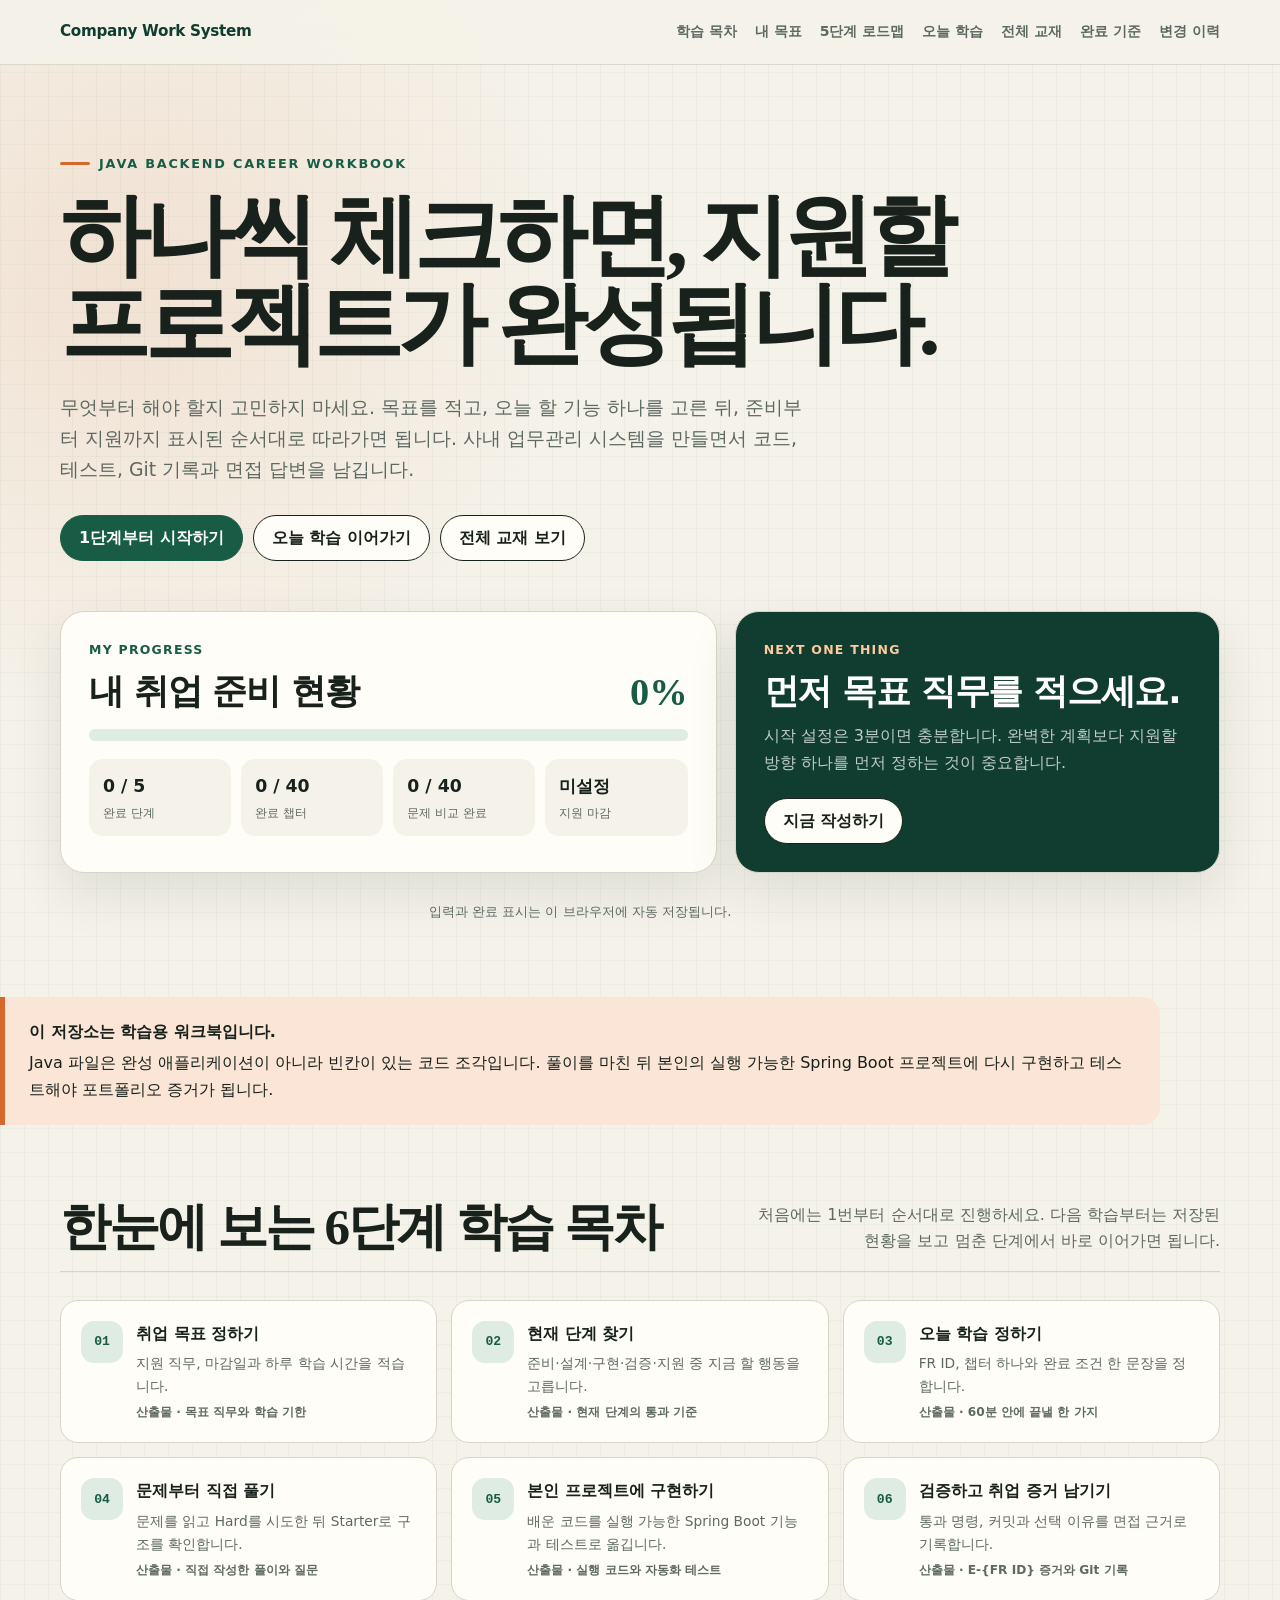
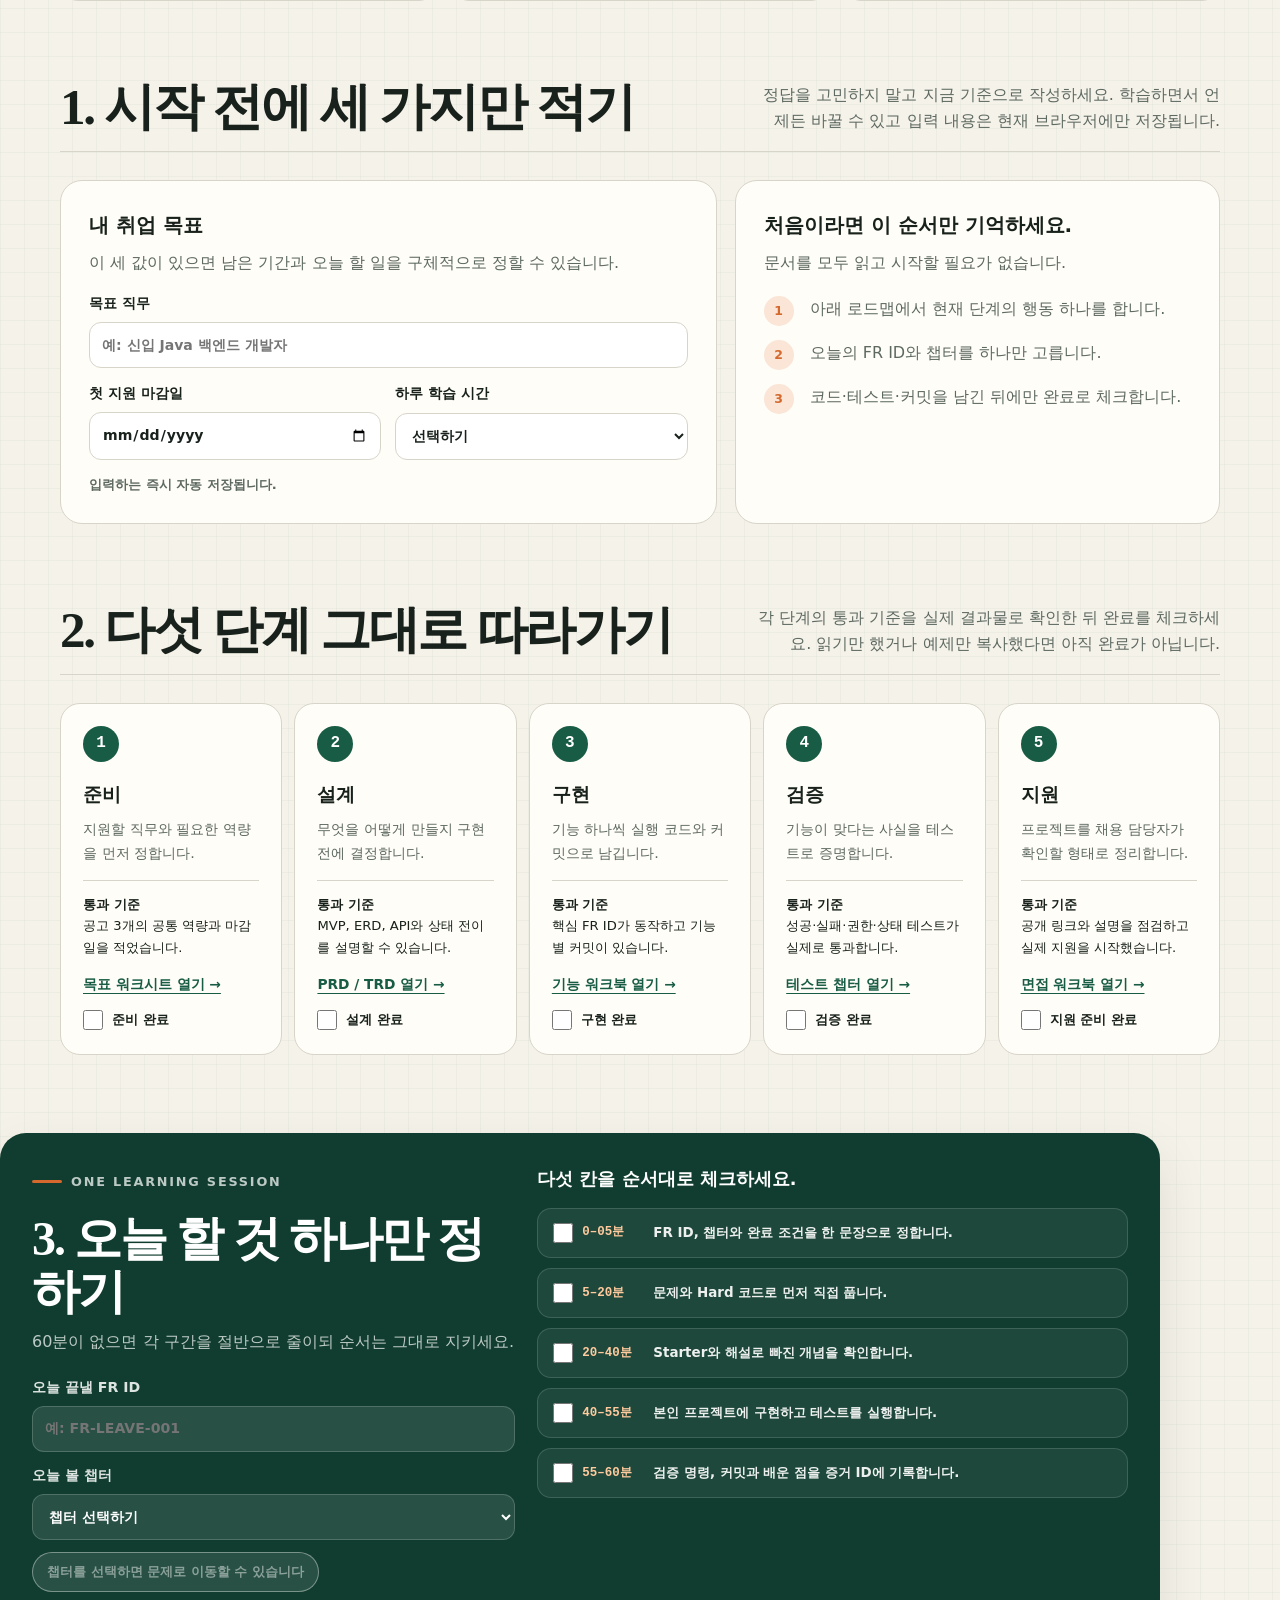
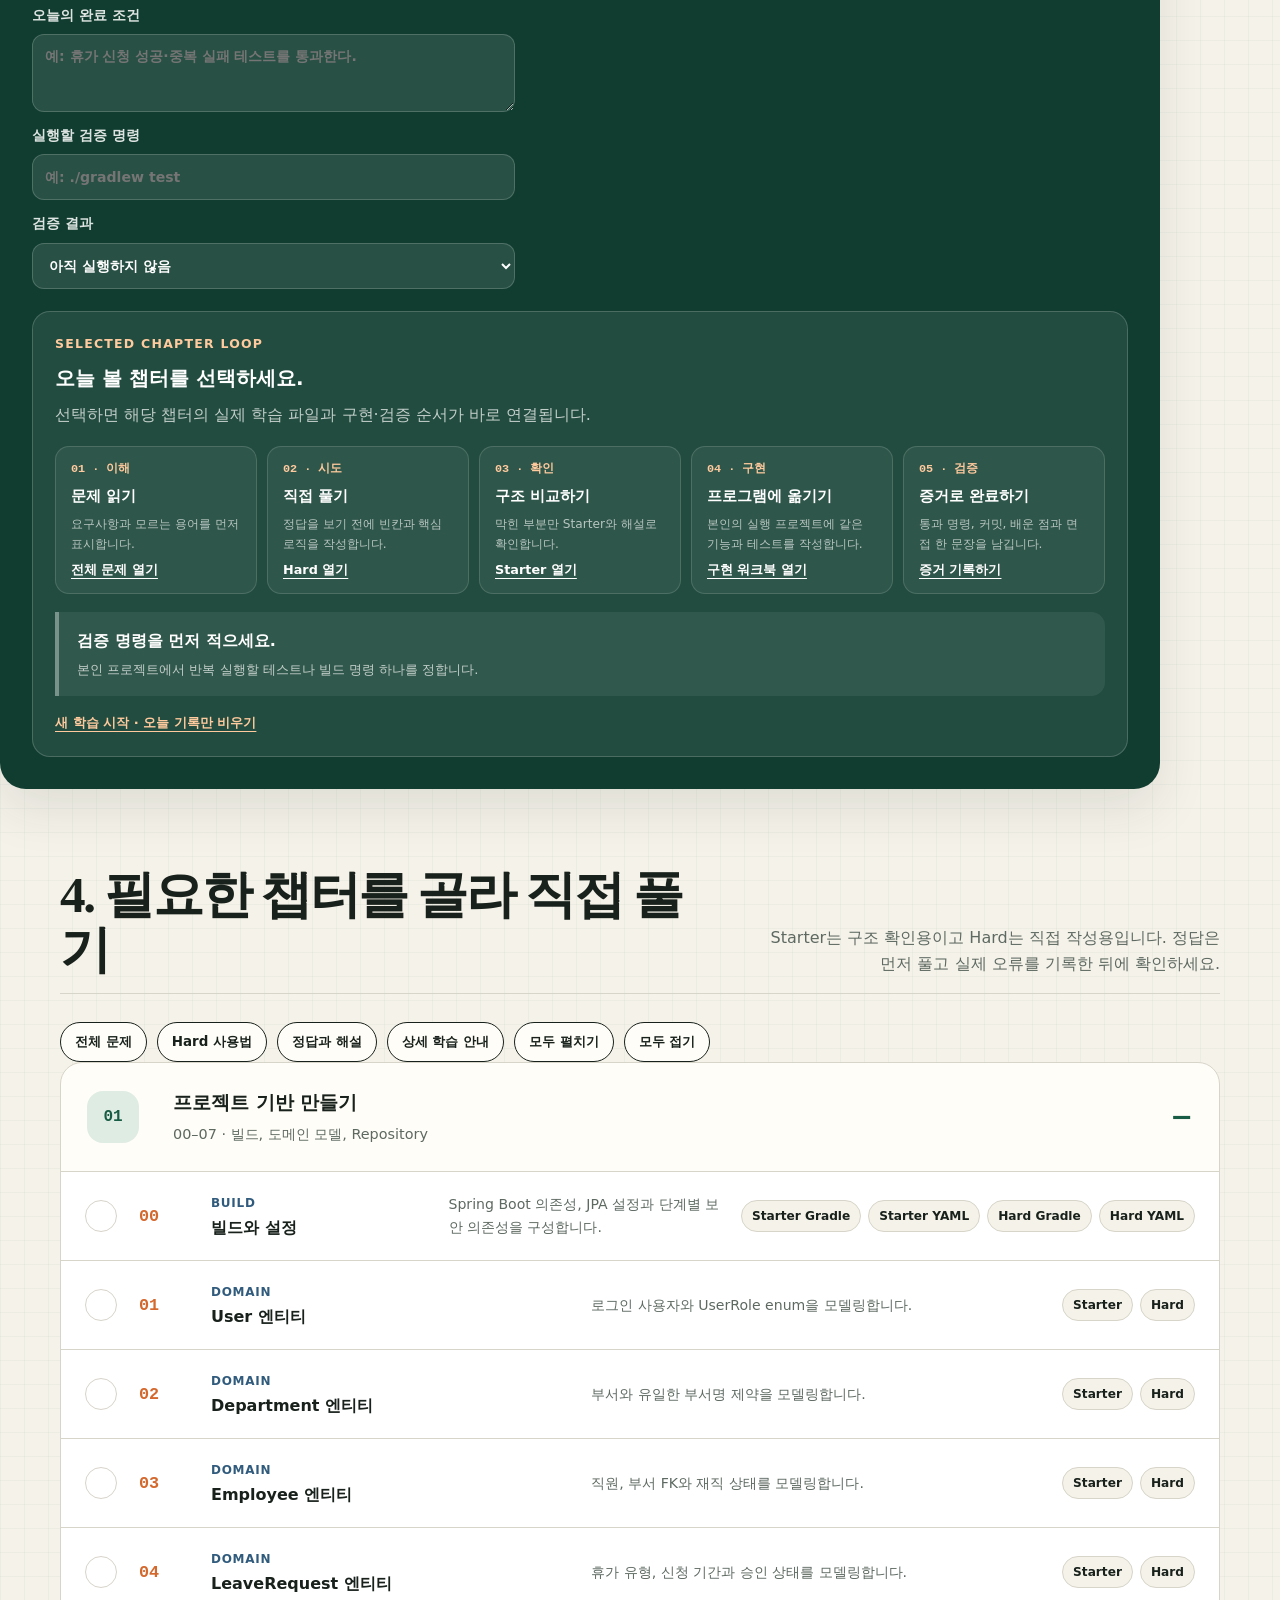
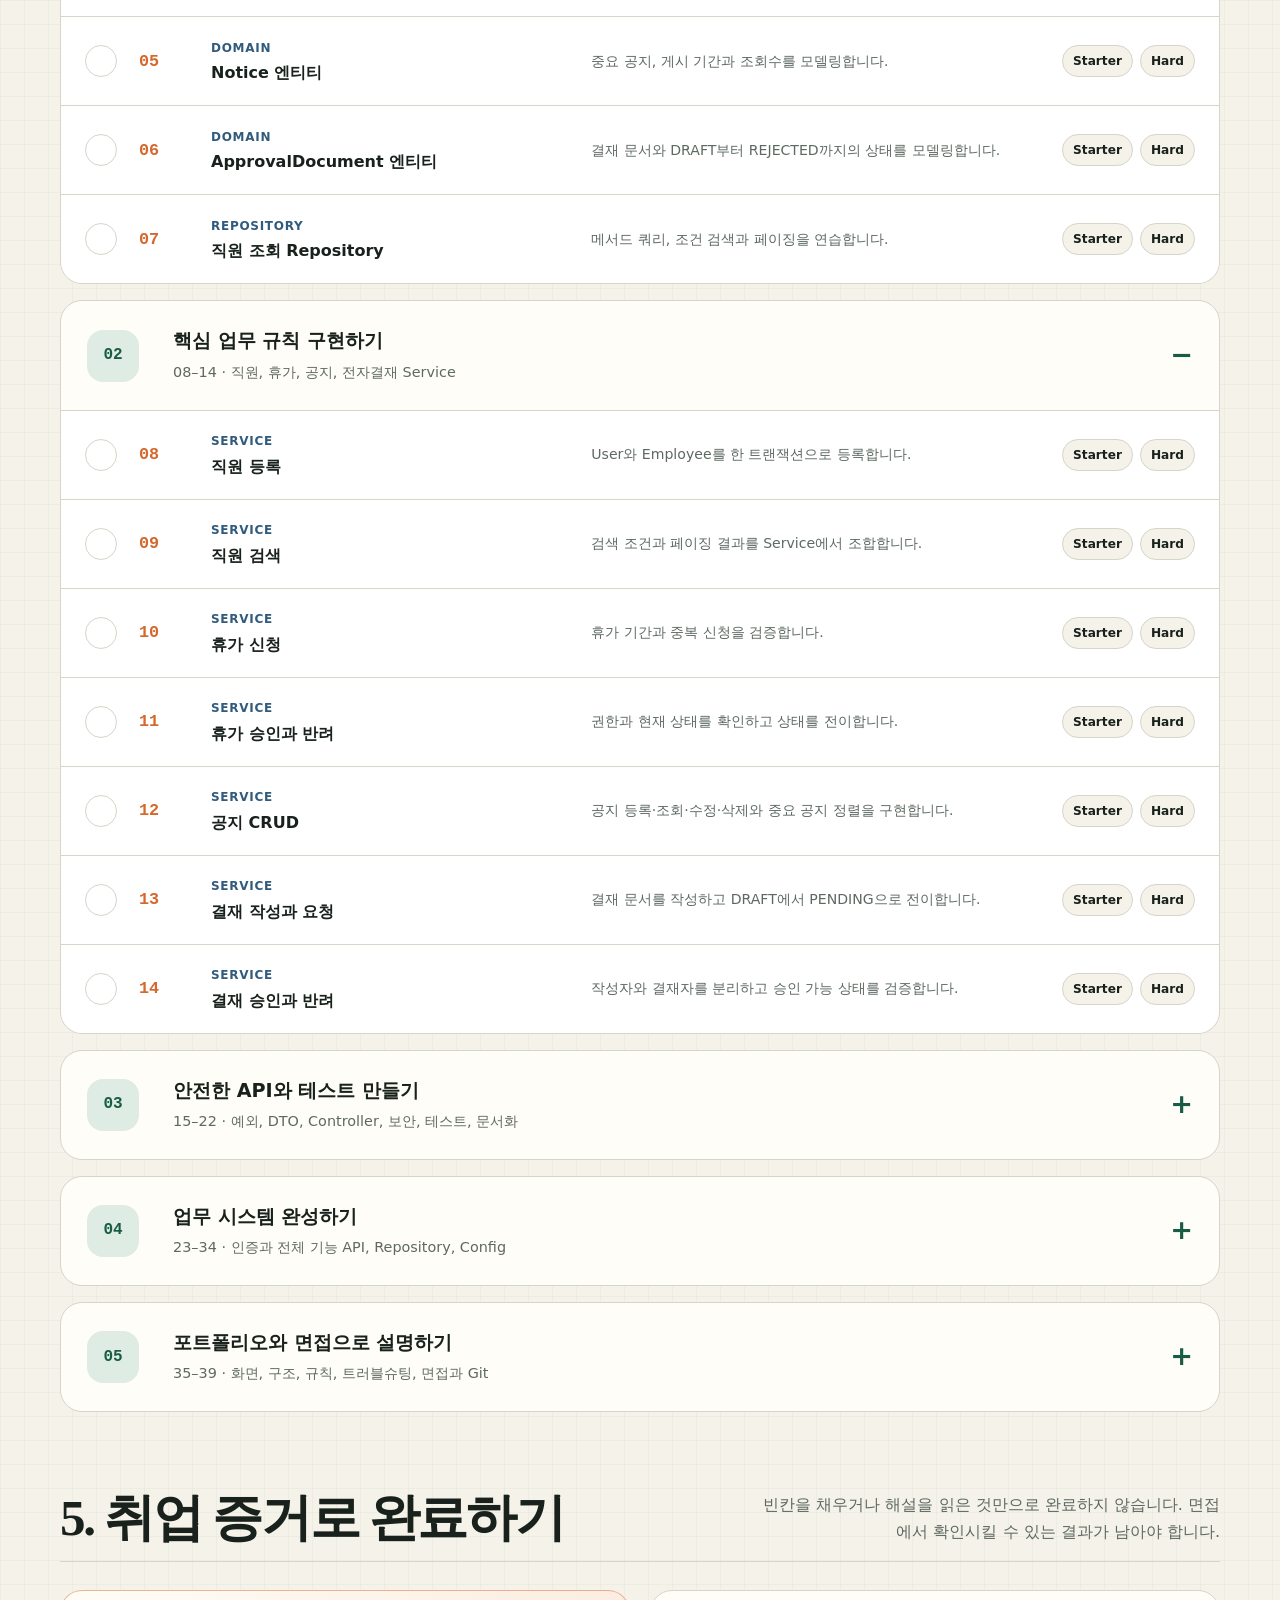
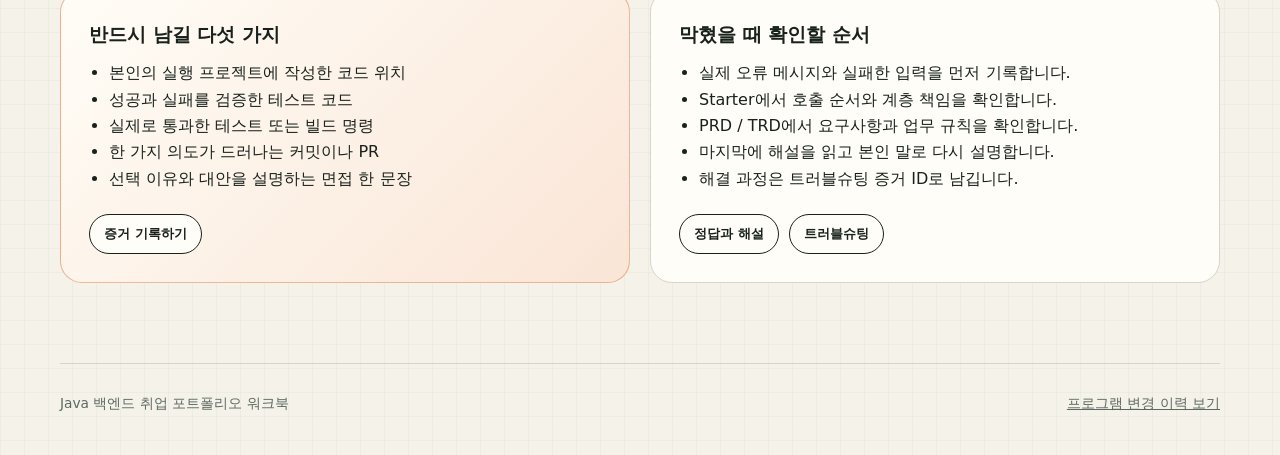
==== index.html @ 0491df45 "feat: 워크북 화면 전환 UX 개선" ====
<!-- 취업 준비생이 워크북의 학습 순서와 실습 파일을 탐색하는 HTML 목차 -->
<!doctype html>
<html lang="ko">
<head>
  <meta charset="utf-8">
  <meta name="viewport" content="width=device-width, initial-scale=1">
  <meta
    name="description"
    content="Java와 Spring Boot 취업 포트폴리오를 단계별로 완성하는 Company Work System 학습 목차"
  >
  <title>Company Work System 취업 워크북</title>
  <style>
    :root {
      color-scheme: light;
      --ink: #18211b;
      --muted: #5d6961;
      --paper: #f5f2e9;
      --surface: #fffdf7;
      --surface-strong: #ffffff;
      --line: #d7d4c9;
      --green: #185c45;
      --green-dark: #103d2f;
      --green-soft: #dfece3;
      --orange: #d4682d;
      --orange-soft: #fae5d6;
      --blue: #315b7d;
      --shadow: 0 20px 50px rgba(34, 45, 38, 0.10);
    }

    * {
      box-sizing: border-box;
    }

    html {
      scroll-behavior: smooth;
    }

    body {
      margin: 0;
      background:
        radial-gradient(circle at 10% 4%, rgba(212, 104, 45, 0.12), transparent 28rem),
        linear-gradient(rgba(24, 92, 69, 0.035) 1px, transparent 1px),
        linear-gradient(90deg, rgba(24, 92, 69, 0.035) 1px, transparent 1px),
        var(--paper);
      background-size: auto, 24px 24px, 24px 24px, auto;
      color: var(--ink);
      font-family:
        "Pretendard", "Apple SD Gothic Neo", "Noto Sans KR",
        system-ui, -apple-system, BlinkMacSystemFont, "Segoe UI", sans-serif;
      line-height: 1.65;
    }

    a {
      color: inherit;
    }

    a:focus-visible,
    button:focus-visible,
    summary:focus-visible {
      outline: 3px solid rgba(212, 104, 45, 0.55);
      outline-offset: 4px;
    }

    [tabindex="-1"]:focus-visible {
      border-radius: 6px;
      outline: 3px solid rgba(255, 202, 158, 0.78);
      outline-offset: 5px;
    }

    .skip-link {
      position: fixed;
      top: 12px;
      left: 12px;
      z-index: 20;
      padding: 10px 14px;
      border-radius: 10px;
      background: var(--ink);
      color: white;
      transform: translateY(-150%);
    }

    .skip-link:focus {
      transform: translateY(0);
    }

    .page {
      width: min(1160px, calc(100% - 40px));
      margin: 0 auto;
    }

    .topbar {
      position: sticky;
      top: 0;
      z-index: 10;
      border-bottom: 1px solid rgba(215, 212, 201, 0.88);
      background: rgba(245, 242, 233, 0.92);
      backdrop-filter: blur(14px);
    }

    .topbar-inner {
      display: flex;
      align-items: center;
      justify-content: space-between;
      min-height: 64px;
      gap: 24px;
    }

    .brand {
      color: var(--green-dark);
      font-size: 0.95rem;
      font-weight: 900;
      letter-spacing: -0.02em;
      text-decoration: none;
    }

    .topnav {
      display: flex;
      flex-wrap: wrap;
      gap: 18px;
      color: var(--muted);
      font-size: 0.88rem;
      font-weight: 750;
    }

    .topnav a {
      border-radius: 4px;
      text-decoration: none;
    }

    .topnav a:hover,
    .topnav a[aria-current="location"] {
      color: var(--green);
    }

    .topnav a[aria-current="location"] {
      box-shadow: inset 0 -2px var(--orange);
    }

    section[id],
    #top,
    #selected-chapter-guide {
      scroll-margin-top: 88px;
    }

    .hero {
      padding: 82px 0 50px;
    }

    .eyebrow {
      display: inline-flex;
      align-items: center;
      gap: 9px;
      margin: 0 0 18px;
      color: var(--green);
      font-size: 0.8rem;
      font-weight: 900;
      letter-spacing: 0.14em;
      text-transform: uppercase;
    }

    .eyebrow::before {
      width: 30px;
      height: 3px;
      border-radius: 999px;
      background: var(--orange);
      content: "";
    }

    h1,
    h2,
    h3,
    p {
      margin-top: 0;
    }

    h1 {
      max-width: 940px;
      margin-bottom: 24px;
      font-family: Georgia, "Noto Serif KR", serif;
      font-size: clamp(2.65rem, 7vw, 5.8rem);
      font-weight: 700;
      letter-spacing: -0.065em;
      line-height: 0.98;
    }

    .hero-copy {
      max-width: 760px;
      margin-bottom: 30px;
      color: var(--muted);
      font-size: clamp(1rem, 2vw, 1.18rem);
    }

    .actions,
    .link-row {
      display: flex;
      flex-wrap: wrap;
      gap: 10px;
    }

    .button,
    .text-link {
      display: inline-flex;
      align-items: center;
      justify-content: center;
      min-height: 46px;
      padding: 0 18px;
      border: 1px solid var(--ink);
      border-radius: 999px;
      background: var(--surface);
      color: var(--ink);
      font-weight: 800;
      text-decoration: none;
      transition: box-shadow 160ms ease, transform 160ms ease;
    }

    .button.primary {
      border-color: var(--green);
      background: var(--green);
      color: white;
    }

    .button:hover,
    .text-link:hover {
      box-shadow: 0 6px 0 rgba(24, 33, 27, 0.13);
      transform: translateY(-2px);
    }

    .notice {
      margin: 0 0 74px;
      padding: 22px 24px;
      border-left: 5px solid var(--orange);
      border-radius: 0 18px 18px 0;
      background: var(--orange-soft);
    }

    .notice strong {
      display: block;
      margin-bottom: 5px;
    }

    .notice p {
      margin-bottom: 0;
    }

    .section-heading {
      display: flex;
      align-items: end;
      justify-content: space-between;
      gap: 28px;
      margin-bottom: 28px;
      padding-bottom: 16px;
      border-bottom: 1px solid var(--line);
    }

    .section-heading h2 {
      margin-bottom: 0;
      font-family: Georgia, "Noto Serif KR", serif;
      font-size: clamp(2rem, 4vw, 3.5rem);
      letter-spacing: -0.045em;
      line-height: 1.08;
    }

    .section-heading p {
      max-width: 470px;
      margin-bottom: 0;
      color: var(--muted);
      text-align: right;
    }

    .dashboard {
      display: grid;
      grid-template-columns: 1.15fr 0.85fr;
      gap: 18px;
      margin-bottom: 28px;
    }

    .dashboard-card {
      padding: 28px;
      border: 1px solid var(--line);
      border-radius: 24px;
      background: var(--surface);
      box-shadow: var(--shadow);
    }

    .dashboard-card.next {
      display: flex;
      flex-direction: column;
      background: var(--green-dark);
      color: white;
    }

    .card-label {
      margin-bottom: 10px;
      color: var(--green);
      font-size: 0.78rem;
      font-weight: 900;
      letter-spacing: 0.1em;
      text-transform: uppercase;
    }

    .dashboard-card.next .card-label {
      color: #ffca9e;
    }

    .progress-heading {
      display: flex;
      align-items: end;
      justify-content: space-between;
      gap: 20px;
      margin-bottom: 18px;
    }

    .progress-heading h2,
    .dashboard-card.next h2 {
      margin-bottom: 0;
      font-size: clamp(1.45rem, 3vw, 2.2rem);
      letter-spacing: -0.035em;
      line-height: 1.15;
    }

    .progress-number {
      color: var(--green);
      font-family: Georgia, "Noto Serif KR", serif;
      font-size: 2.4rem;
      font-weight: 700;
      line-height: 1;
    }

    .progress-track {
      overflow: hidden;
      height: 12px;
      margin-bottom: 18px;
      border-radius: 999px;
      background: var(--green-soft);
    }

    .progress-bar {
      display: block;
      width: 0;
      height: 100%;
      border-radius: inherit;
      background: linear-gradient(90deg, var(--green), var(--orange));
      transition: width 220ms ease;
    }

    .metric-grid {
      display: grid;
      grid-template-columns: repeat(4, minmax(0, 1fr));
      gap: 10px;
    }

    .metric {
      padding: 13px 14px;
      border-radius: 14px;
      background: var(--paper);
    }

    .metric strong,
    .metric span {
      display: block;
    }

    .metric strong {
      margin-bottom: 2px;
      font-size: 1.08rem;
    }

    .metric span {
      color: var(--muted);
      font-size: 0.78rem;
    }

    .dashboard-card.next p:not(.card-label) {
      flex: 1;
      margin: 12px 0 22px;
      color: rgba(255, 255, 255, 0.74);
    }

    .dashboard-card.next .button {
      align-self: flex-start;
    }

    .storage-note {
      margin: 0 0 74px;
      color: var(--muted);
      font-size: 0.84rem;
      text-align: center;
    }

    .setup-grid {
      display: grid;
      grid-template-columns: 1.15fr 0.85fr;
      gap: 18px;
      margin: 0 0 78px;
    }

    .setup-card,
    .guide-card {
      padding: 28px;
      border: 1px solid var(--line);
      border-radius: 22px;
      background: var(--surface);
    }

    .setup-card h3,
    .guide-card h3 {
      margin-bottom: 8px;
      font-size: 1.25rem;
    }

    .setup-card > p,
    .guide-card > p {
      color: var(--muted);
    }

    .field-grid {
      display: grid;
      grid-template-columns: repeat(2, minmax(0, 1fr));
      gap: 14px;
    }

    .field,
    .session-field {
      display: grid;
      gap: 7px;
      font-size: 0.88rem;
      font-weight: 800;
    }

    .field.full {
      grid-column: 1 / -1;
    }

    input,
    select,
    textarea {
      width: 100%;
      min-height: 46px;
      padding: 10px 12px;
      border: 1px solid var(--line);
      border-radius: 12px;
      background: white;
      color: var(--ink);
      font: inherit;
    }

    textarea {
      min-height: 78px;
      resize: vertical;
    }

    input:focus,
    select:focus,
    textarea:focus {
      border-color: var(--orange);
      outline: 3px solid rgba(212, 104, 45, 0.16);
    }

    .save-status {
      margin: 14px 0 0;
      color: var(--green);
      font-size: 0.82rem;
      font-weight: 800;
    }

    .guide-list {
      display: grid;
      gap: 14px;
      margin: 20px 0 0;
      padding: 0;
      list-style: none;
    }

    .guide-list li {
      display: grid;
      grid-template-columns: 34px 1fr;
      gap: 12px;
      align-items: start;
    }

    .guide-list strong {
      display: grid;
      width: 30px;
      height: 30px;
      border-radius: 50%;
      background: var(--orange-soft);
      color: var(--orange);
      font-size: 0.78rem;
      place-items: center;
    }

    .guide-list span {
      color: var(--muted);
    }

    .learning-map {
      display: grid;
      grid-template-columns: repeat(3, minmax(0, 1fr));
      gap: 14px;
      margin: 0 0 78px;
      padding: 0;
      list-style: none;
    }

    .learning-map a {
      display: grid;
      grid-template-columns: 42px 1fr;
      gap: 5px 13px;
      height: 100%;
      padding: 20px;
      border: 1px solid var(--line);
      border-radius: 18px;
      background: var(--surface);
      text-decoration: none;
      transition: border-color 160ms ease, box-shadow 160ms ease, transform 160ms ease;
    }

    .learning-map a:hover {
      border-color: var(--green);
      box-shadow: 0 8px 0 rgba(24, 92, 69, 0.10);
      transform: translateY(-2px);
    }

    .learning-map-number {
      display: grid;
      grid-row: 1 / 4;
      width: 42px;
      height: 42px;
      border-radius: 13px;
      background: var(--green-soft);
      color: var(--green);
      font-family: ui-monospace, SFMono-Regular, Menlo, Consolas, monospace;
      font-size: 0.82rem;
      font-weight: 900;
      place-items: center;
    }

    .learning-map strong {
      font-size: 1rem;
    }

    .learning-map p,
    .learning-map small {
      margin-bottom: 0;
      color: var(--muted);
    }

    .learning-map p {
      font-size: 0.86rem;
    }

    .learning-map small {
      font-size: 0.76rem;
      font-weight: 800;
    }

    .stage-roadmap {
      display: grid;
      grid-template-columns: repeat(5, minmax(0, 1fr));
      gap: 12px;
      margin: 0 0 78px;
      padding: 0;
      list-style: none;
    }

    .stage-step {
      display: flex;
      flex-direction: column;
      min-height: 310px;
      padding: 22px;
      border: 1px solid var(--line);
      border-radius: 20px;
      background: var(--surface);
    }

    .stage-step.is-complete {
      border-color: rgba(24, 92, 69, 0.45);
      background: var(--green-soft);
    }

    .stage-number {
      display: grid;
      width: 36px;
      height: 36px;
      margin-bottom: 18px;
      border-radius: 50%;
      background: var(--green);
      color: white;
      font-family: ui-monospace, SFMono-Regular, Menlo, Consolas, monospace;
      font-weight: 900;
      place-items: center;
    }

    .stage-step h3 {
      margin-bottom: 8px;
      font-size: 1.16rem;
    }

    .stage-step p {
      margin-bottom: 14px;
      color: var(--muted);
      font-size: 0.9rem;
    }

    .stage-output {
      flex: 1;
      padding-top: 13px;
      border-top: 1px solid var(--line);
      color: var(--ink);
      font-size: 0.82rem;
    }

    .stage-step a {
      margin: 14px 0;
      color: var(--green);
      font-size: 0.86rem;
      font-weight: 850;
      text-underline-offset: 4px;
    }

    .stage-check,
    .session-check {
      display: flex;
      align-items: center;
      gap: 9px;
      cursor: pointer;
      font-size: 0.84rem;
      font-weight: 850;
    }

    .stage-check input,
    .session-check input {
      width: 20px;
      min-height: 20px;
      margin: 0;
      accent-color: var(--orange);
    }

    .session {
      display: grid;
      grid-template-columns: 0.9fr 1.1fr;
      gap: 22px;
      margin: 0 0 78px;
      padding: 32px;
      border-radius: 26px;
      background: var(--green-dark);
      color: white;
      box-shadow: var(--shadow);
    }

    .session h2 {
      margin-bottom: 10px;
      font-family: Georgia, "Noto Serif KR", serif;
      font-size: clamp(1.9rem, 4vw, 3rem);
      letter-spacing: -0.04em;
      line-height: 1.12;
    }

    .session-intro p {
      margin-bottom: 20px;
      color: rgba(255, 255, 255, 0.72);
    }

    .session-fields {
      display: grid;
      gap: 12px;
    }

    .session-jump {
      justify-self: start;
      min-height: 40px;
      padding: 0 14px;
      border: 1px solid rgba(255, 255, 255, 0.38);
      border-radius: 999px;
      background: rgba(255, 255, 255, 0.10);
      color: white;
      cursor: pointer;
      font: inherit;
      font-size: 0.82rem;
      font-weight: 850;
    }

    .session-jump:hover:not(:disabled) {
      background: rgba(255, 255, 255, 0.18);
    }

    .session-jump:disabled {
      color: rgba(255, 255, 255, 0.46);
      cursor: not-allowed;
    }

    .session-field {
      color: rgba(255, 255, 255, 0.86);
    }

    .session-field input,
    .session-field select,
    .session-field textarea {
      border-color: rgba(255, 255, 255, 0.18);
      background: rgba(255, 255, 255, 0.10);
      color: white;
    }

    .session-field select option {
      color: var(--ink);
    }

    .session-plan h3 {
      margin-bottom: 14px;
      font-size: 1.1rem;
    }

    .session ol {
      display: grid;
      gap: 10px;
      margin: 0;
      padding: 0;
      list-style: none;
    }

    .session li {
      padding: 13px 15px;
      border: 1px solid rgba(255, 255, 255, 0.14);
      border-radius: 14px;
      background: rgba(255, 255, 255, 0.06);
    }

    .session time {
      min-width: 58px;
      color: #ffca9e;
      font-family: ui-monospace, SFMono-Regular, Menlo, Consolas, monospace;
      font-size: 0.78rem;
      font-weight: 900;
    }

    .session-check {
      display: grid;
      grid-template-columns: 20px 62px 1fr;
      color: rgba(255, 255, 255, 0.92);
      font-weight: 650;
    }

    .session-check input:checked ~ span {
      color: rgba(255, 255, 255, 0.55);
      text-decoration: line-through;
    }

    .selected-chapter-guide {
      grid-column: 1 / -1;
      padding: 22px;
      border: 1px solid rgba(255, 255, 255, 0.18);
      border-radius: 18px;
      background: rgba(255, 255, 255, 0.08);
    }

    .selected-chapter-guide h3 {
      margin-bottom: 7px;
      font-size: 1.25rem;
    }

    .selected-chapter-guide > p:not(.card-label) {
      margin-bottom: 17px;
      color: rgba(255, 255, 255, 0.72);
    }

    .selected-chapter-guide .card-label {
      margin-bottom: 8px;
      color: #ffca9e;
    }

    .career-contract {
      display: grid;
      grid-template-columns: repeat(2, minmax(0, 1fr));
      gap: 12px;
      margin: 0 0 18px;
    }

    .career-contract[hidden] {
      display: none;
    }

    .career-contract div {
      padding: 14px 16px;
      border: 1px solid rgba(255, 255, 255, 0.14);
      border-radius: 14px;
      background: rgba(255, 255, 255, 0.06);
    }

    .career-contract dt {
      margin-bottom: 4px;
      color: #ffca9e;
      font-size: 0.74rem;
      font-weight: 900;
      letter-spacing: 0.04em;
    }

    .career-contract dd {
      margin: 0;
      color: rgba(255, 255, 255, 0.88);
      font-size: 0.84rem;
      font-weight: 650;
    }

    .chapter-workbook {
      margin-top: 18px;
      padding: 20px;
      border: 1px solid rgba(255, 255, 255, 0.18);
      border-radius: 16px;
      background: rgba(8, 43, 34, 0.34);
    }

    .chapter-workbook[hidden],
    .workbook-reveal[hidden] {
      display: none;
    }

    .chapter-workbook-heading {
      display: flex;
      flex-wrap: wrap;
      align-items: flex-start;
      justify-content: space-between;
      gap: 10px;
      margin-bottom: 14px;
    }

    .chapter-workbook-heading h4 {
      margin: 0;
      font-size: 1.08rem;
    }

    .chapter-workbook-status {
      padding: 5px 9px;
      border-radius: 999px;
      background: rgba(255, 255, 255, 0.10);
      color: #ffca9e;
      font-size: 0.74rem;
      font-weight: 850;
    }

    .chapter-question {
      margin-bottom: 14px;
      color: rgba(255, 255, 255, 0.92);
      font-weight: 760;
    }

    .chapter-answer-field {
      display: grid;
      gap: 7px;
      color: rgba(255, 255, 255, 0.80);
      font-size: 0.82rem;
      font-weight: 800;
    }

    .chapter-answer-field textarea {
      min-height: 132px;
      border-color: rgba(255, 255, 255, 0.22);
      background: rgba(255, 255, 255, 0.10);
      color: white;
    }

    .chapter-answer-field small {
      color: rgba(255, 255, 255, 0.58);
      font-weight: 600;
    }

    .workbook-tools {
      display: flex;
      flex-wrap: wrap;
      gap: 9px;
      margin-top: 14px;
    }

    .workbook-tools button,
    .workbook-tools a {
      display: inline-flex;
      align-items: center;
      min-height: 38px;
      padding: 0 12px;
      border: 1px solid rgba(255, 255, 255, 0.22);
      border-radius: 999px;
      background: rgba(255, 255, 255, 0.08);
      color: white;
      cursor: pointer;
      font: inherit;
      font-size: 0.78rem;
      font-weight: 850;
      text-decoration: none;
    }

    .workbook-tools button:hover,
    .workbook-tools button:focus-visible,
    .workbook-tools a:hover,
    .workbook-tools a:focus-visible {
      border-color: #ffca9e;
    }

    .workbook-reveal {
      margin-top: 12px;
      padding: 14px 16px;
      border-left: 4px solid #ffca9e;
      border-radius: 0 12px 12px 0;
      background: rgba(255, 255, 255, 0.08);
    }

    .workbook-reveal strong {
      display: block;
      margin-bottom: 5px;
      color: #ffca9e;
      font-size: 0.78rem;
    }

    .workbook-reveal p,
    .workbook-reveal ul {
      margin-bottom: 0;
      color: rgba(255, 255, 255, 0.78);
      font-size: 0.82rem;
    }

    .workbook-reveal ul {
      padding-left: 19px;
    }

    .workbook-review {
      display: flex;
      align-items: flex-start;
      gap: 9px;
      margin-top: 14px;
      color: rgba(255, 255, 255, 0.88);
      font-size: 0.82rem;
      font-weight: 760;
    }

    .workbook-review input {
      width: 20px;
      min-height: 20px;
      margin: 0;
      accent-color: var(--orange);
    }

    .workbook-review input:disabled + span {
      color: rgba(255, 255, 255, 0.42);
    }

    .verification-feedback {
      margin-top: 18px;
      padding: 16px 18px;
      border-left: 4px solid rgba(255, 255, 255, 0.35);
      border-radius: 0 14px 14px 0;
      background: rgba(255, 255, 255, 0.07);
    }

    .verification-feedback[data-status="fail"] {
      border-left-color: #ffca9e;
      background: rgba(212, 104, 45, 0.16);
    }

    .verification-feedback[data-status="pass"] {
      border-left-color: #8bd1af;
      background: rgba(139, 209, 175, 0.13);
    }

    .verification-feedback strong,
    .verification-feedback p {
      display: block;
    }

    .verification-feedback p {
      margin: 4px 0 0;
      color: rgba(255, 255, 255, 0.70);
      font-size: 0.82rem;
    }

    .chapter-loop {
      grid-template-columns: repeat(5, minmax(0, 1fr));
    }

    .session .chapter-loop li {
      display: flex;
      flex-direction: column;
      gap: 5px;
      min-height: 138px;
    }

    .chapter-loop span {
      color: #ffca9e;
      font-family: ui-monospace, SFMono-Regular, Menlo, Consolas, monospace;
      font-size: 0.74rem;
      font-weight: 900;
    }

    .chapter-loop strong {
      font-size: 0.94rem;
    }

    .chapter-loop small {
      flex: 1;
      color: rgba(255, 255, 255, 0.66);
      font-size: 0.76rem;
    }

    .chapter-loop a,
    .chapter-loop button {
      align-self: flex-start;
      padding: 0;
      border: 0;
      background: transparent;
      color: white;
      cursor: pointer;
      font: inherit;
      font-size: 0.8rem;
      font-weight: 850;
      text-decoration: underline;
      text-underline-offset: 4px;
    }

    .selected-chapter-actions {
      display: flex;
      flex-wrap: wrap;
      gap: 14px;
      margin-top: 16px;
    }

    .selected-chapter-actions button {
      padding: 0;
      border: 0;
      background: transparent;
      color: #ffca9e;
      cursor: pointer;
      font: inherit;
      font-size: 0.82rem;
      font-weight: 850;
      text-decoration: underline;
      text-underline-offset: 4px;
    }

    .selected-chapter-actions button:disabled {
      color: rgba(255, 255, 255, 0.36);
      cursor: not-allowed;
      text-decoration: none;
    }

    .chapter-sequence {
      display: flex;
      flex: 1 1 100%;
      flex-wrap: wrap;
      align-items: center;
      justify-content: space-between;
      gap: 12px;
      padding: 12px 14px;
      border: 1px solid rgba(255, 255, 255, 0.14);
      border-radius: 14px;
      background: rgba(255, 255, 255, 0.06);
    }

    .chapter-sequence[hidden] {
      display: none;
    }

    .chapter-sequence span {
      color: rgba(255, 255, 255, 0.68);
      font-family: ui-monospace, SFMono-Regular, Menlo, Consolas, monospace;
      font-size: 0.78rem;
      font-weight: 850;
    }

    .course-list {
      display: grid;
      gap: 16px;
      margin: 0 0 78px;
    }

    .course {
      overflow: hidden;
      border: 1px solid var(--line);
      border-radius: 22px;
      background: var(--surface);
    }

    .course summary {
      display: grid;
      grid-template-columns: 68px 1fr auto;
      gap: 18px;
      align-items: center;
      padding: 24px 26px;
      cursor: pointer;
      list-style: none;
    }

    .course summary::-webkit-details-marker {
      display: none;
    }

    .course summary::after {
      color: var(--green);
      content: "+";
      font-size: 1.7rem;
      font-weight: 700;
    }

    .course[open] summary::after {
      content: "−";
    }

    .course-index {
      display: grid;
      width: 52px;
      height: 52px;
      border-radius: 16px;
      background: var(--green-soft);
      color: var(--green);
      font-family: ui-monospace, SFMono-Regular, Menlo, Consolas, monospace;
      font-weight: 900;
      place-items: center;
    }

    .course-title strong {
      display: block;
      margin-bottom: 2px;
      font-size: 1.2rem;
    }

    .course-title span {
      color: var(--muted);
      font-size: 0.9rem;
    }

    .chapters {
      display: grid;
      gap: 1px;
      margin: 0;
      padding: 1px 0 0;
      background: var(--line);
      list-style: none;
    }

    .chapter {
      display: grid;
      grid-template-columns: 36px 54px minmax(210px, 0.8fr) minmax(260px, 1fr) auto;
      gap: 18px;
      align-items: center;
      min-height: 88px;
      padding: 16px 24px;
      background: var(--surface-strong);
    }

    .chapter.is-complete {
      background: #f3f8f4;
    }

    .chapter.is-selected {
      outline: 3px solid rgba(212, 104, 45, 0.55);
      outline-offset: -3px;
    }

    .chapter.is-complete h3 {
      color: var(--muted);
      text-decoration: line-through;
    }

    .chapter-complete {
      display: grid;
      width: 32px;
      height: 32px;
      padding: 0;
      border: 1px solid var(--line);
      border-radius: 50%;
      background: white;
      color: transparent;
      cursor: pointer;
      font: inherit;
      font-weight: 900;
      place-items: center;
    }

    .chapter-complete:hover,
    .chapter-complete:focus-visible {
      border-color: var(--orange);
      color: var(--orange);
    }

    .chapter-complete[aria-pressed="true"] {
      border-color: var(--green);
      background: var(--green);
      color: white;
    }

    .chapter-no {
      color: var(--orange);
      font-family: ui-monospace, SFMono-Regular, Menlo, Consolas, monospace;
      font-size: 1.05rem;
      font-weight: 900;
    }

    .chapter h3 {
      margin-bottom: 2px;
      font-size: 1rem;
    }

    .chapter .area {
      color: var(--blue);
      font-size: 0.75rem;
      font-weight: 850;
      letter-spacing: 0.06em;
      text-transform: uppercase;
    }

    .chapter p {
      margin-bottom: 0;
      color: var(--muted);
      font-size: 0.88rem;
    }

    .chapter-links {
      display: flex;
      flex-wrap: wrap;
      justify-content: flex-end;
      gap: 7px;
    }

    .chapter-links a,
    .chapter-links span {
      display: inline-flex;
      align-items: center;
      min-height: 32px;
      padding: 0 10px;
      border: 1px solid var(--line);
      border-radius: 999px;
      background: var(--paper);
      font-size: 0.76rem;
      font-weight: 800;
      text-decoration: none;
      white-space: nowrap;
    }

    .chapter-links a:hover {
      border-color: var(--green);
      color: var(--green);
    }

    .chapter-links span {
      color: var(--muted);
    }

    .evidence {
      display: grid;
      grid-template-columns: 1fr 1fr;
      gap: 20px;
      margin: 0 0 80px;
    }

    .evidence-card {
      padding: 28px;
      border: 1px solid var(--line);
      border-radius: 22px;
      background: var(--surface);
    }

    .evidence-card.accent {
      border-color: rgba(212, 104, 45, 0.45);
      background: linear-gradient(135deg, var(--surface), var(--orange-soft));
    }

    .evidence-card h3 {
      margin-bottom: 10px;
      font-size: 1.18rem;
    }

    .evidence-card p {
      color: var(--muted);
    }

    .evidence-card ul {
      margin: 0 0 22px;
      padding-left: 20px;
    }

    .text-link {
      min-height: 40px;
      padding: 0 14px;
      font-size: 0.84rem;
    }

    button.text-link {
      cursor: pointer;
      font-family: inherit;
    }

    footer {
      display: flex;
      justify-content: space-between;
      gap: 24px;
      padding: 28px 0 40px;
      border-top: 1px solid var(--line);
      color: var(--muted);
      font-size: 0.86rem;
    }

    footer p {
      margin-bottom: 0;
    }

    @media (max-width: 920px) {
      .dashboard,
      .setup-grid {
        grid-template-columns: 1fr;
      }

      .stage-roadmap {
        grid-template-columns: repeat(2, minmax(0, 1fr));
      }

      .session {
        grid-template-columns: 1fr;
      }

      .learning-map,
      .chapter-loop {
        grid-template-columns: repeat(2, minmax(0, 1fr));
      }

      .chapter {
        grid-template-columns: 36px 48px 1fr;
      }

      .chapter > p,
      .chapter-links {
        grid-column: 3;
      }

      .chapter-links {
        justify-content: flex-start;
      }
    }

    @media (max-width: 680px) {
      .page {
        width: min(100% - 24px, 1160px);
      }

      .topbar-inner {
        align-items: flex-start;
        flex-direction: column;
        gap: 5px;
        padding: 8px 0 6px;
      }

      .topnav {
        display: flex;
        width: 100%;
        gap: 5px;
        overflow-x: auto;
        padding: 2px 0 6px;
        overscroll-behavior-inline: contain;
        scroll-snap-type: inline proximity;
        scrollbar-width: none;
        flex-wrap: nowrap;
        -webkit-overflow-scrolling: touch;
      }

      .topnav::-webkit-scrollbar {
        display: none;
      }

      .topnav a {
        flex: 0 0 auto;
        padding: 5px 8px;
        border: 1px solid rgba(215, 212, 201, 0.88);
        border-radius: 999px;
        background: rgba(255, 253, 247, 0.72);
        scroll-snap-align: start;
      }

      .topnav a[aria-current="location"] {
        border-color: rgba(24, 92, 69, 0.34);
        background: var(--green-soft);
        box-shadow: none;
      }

      section[id],
      #top,
      #selected-chapter-guide {
        scroll-margin-top: 100px;
      }

      .hero {
        padding: 54px 0 38px;
      }

      .notice {
        margin-bottom: 58px;
      }

      .section-heading {
        align-items: flex-start;
        flex-direction: column;
        gap: 10px;
      }

      .section-heading p {
        text-align: left;
      }

      .evidence {
        grid-template-columns: 1fr;
      }

      .session,
      .evidence-card {
        padding: 24px;
      }

      .session li {
        padding: 12px;
      }

      .course summary {
        grid-template-columns: 48px 1fr auto;
        gap: 12px;
        padding: 20px 16px;
      }

      .course-index {
        width: 44px;
        height: 44px;
        border-radius: 13px;
      }

      .chapter {
        grid-template-columns: 32px 38px 1fr;
        gap: 10px;
        padding: 16px;
      }

      .metric-grid,
      .field-grid,
      .stage-roadmap,
      .learning-map,
      .chapter-loop,
      .career-contract {
        grid-template-columns: 1fr;
      }

      .field.full {
        grid-column: auto;
      }

      .stage-step {
        min-height: 0;
      }

      .session-check {
        grid-template-columns: 20px 56px 1fr;
      }

      .selected-chapter-actions {
        align-items: flex-start;
        flex-direction: column;
      }

      .chapter-sequence {
        align-items: flex-start;
        flex-direction: column;
        width: 100%;
      }

      footer {
        flex-direction: column;
        gap: 8px;
      }
    }

    @media (prefers-reduced-motion: reduce) {
      html {
        scroll-behavior: auto;
      }

      *,
      *::before,
      *::after {
        animation-duration: 0.01ms !important;
        animation-iteration-count: 1 !important;
        transition-duration: 0.01ms !important;
      }
    }

    @media print {
      body {
        background: white;
      }

      .topbar,
      .actions {
        display: none;
      }

      .course:not([open]) > *:not(summary) {
        display: block;
      }

      .dashboard-card,
      .setup-card,
      .guide-card,
      .selected-chapter-guide,
      .stage-step,
      .session,
      .course,
      .evidence-card {
        break-inside: avoid;
        box-shadow: none;
      }
    }
  </style>
</head>
<body>
  <a class="skip-link" href="#main">본문으로 바로 가기</a>

  <header class="topbar">
    <div class="page topbar-inner">
      <a class="brand" href="#top">Company Work System</a>
      <nav class="topnav" aria-label="페이지 목차">
        <a href="#learning-map">학습 목차</a>
        <a href="#setup">내 목표</a>
        <a href="#roadmap">5단계 로드맵</a>
        <a href="#session">오늘 학습</a>
        <a href="#curriculum">전체 교재</a>
        <a href="#evidence">완료 기준</a>
        <a href="./history.html">변경 이력</a>
      </nav>
    </div>
  </header>

  <div id="top"></div>
  <main id="main">
    <section class="page hero" aria-labelledby="hero-title">
      <p class="eyebrow">Java Backend Career Workbook</p>
      <h1 id="hero-title">하나씩 체크하면, 지원할 프로젝트가 완성됩니다.</h1>
      <p class="hero-copy">
        무엇부터 해야 할지 고민하지 마세요. 목표를 적고, 오늘 할 기능 하나를
        고른 뒤, 준비부터 지원까지 표시된 순서대로 따라가면 됩니다. 사내
        업무관리 시스템을 만들면서 코드, 테스트, Git 기록과 면접 답변을 남깁니다.
      </p>
      <div class="actions">
        <a class="button primary" href="#setup">1단계부터 시작하기</a>
        <a class="button" href="#session">오늘 학습 이어가기</a>
        <a class="button" href="#curriculum">전체 교재 보기</a>
      </div>
    </section>

    <section class="page dashboard" aria-label="내 워크북 현황">
      <article class="dashboard-card">
        <div class="progress-heading">
          <div>
            <p class="card-label">My Progress</p>
            <h2>내 취업 준비 현황</h2>
          </div>
          <strong id="overall-progress" class="progress-number">0%</strong>
        </div>
        <div
          class="progress-track"
          role="progressbar"
          aria-label="전체 워크북 진행률"
          aria-valuemin="0"
          aria-valuemax="100"
          aria-valuenow="0"
        >
          <span id="overall-progress-bar" class="progress-bar"></span>
        </div>
        <div class="metric-grid">
          <div class="metric">
            <strong id="stage-count">0 / 5</strong>
            <span>완료 단계</span>
          </div>
          <div class="metric">
            <strong id="chapter-count">0 / 40</strong>
            <span>완료 챕터</span>
          </div>
          <div class="metric">
            <strong id="workbook-count">0 / 40</strong>
            <span>문제 비교 완료</span>
          </div>
          <div class="metric">
            <strong id="deadline-count">미설정</strong>
            <span>지원 마감</span>
          </div>
        </div>
      </article>

      <article class="dashboard-card next">
        <p class="card-label">Next One Thing</p>
        <h2 id="next-action-title">먼저 목표 직무를 적으세요.</h2>
        <p id="next-action-copy">
          시작 설정은 3분이면 충분합니다. 완벽한 계획보다 지원할 방향 하나를
          먼저 정하는 것이 중요합니다.
        </p>
        <a id="next-action-link" class="button" href="#setup">지금 작성하기</a>
      </article>
    </section>

    <p id="storage-status" class="page storage-note" role="status">
      입력과 완료 표시는 이 브라우저에 자동 저장됩니다.
    </p>

    <aside class="page notice">
      <strong>이 저장소는 학습용 워크북입니다.</strong>
      <p>
        Java 파일은 완성 애플리케이션이 아니라 빈칸이 있는 코드 조각입니다.
        풀이를 마친 뒤 본인의 실행 가능한 Spring Boot 프로젝트에 다시 구현하고
        테스트해야 포트폴리오 증거가 됩니다.
      </p>
    </aside>

    <section id="learning-map" class="page" aria-labelledby="learning-map-title">
      <div class="section-heading">
        <h2 id="learning-map-title">한눈에 보는 6단계 학습 목차</h2>
        <p>
          처음에는 1번부터 순서대로 진행하세요. 다음 학습부터는 저장된 현황을
          보고 멈춘 단계에서 바로 이어가면 됩니다.
        </p>
      </div>

      <ol class="learning-map">
        <li>
          <a href="#setup">
            <span class="learning-map-number">01</span>
            <strong>취업 목표 정하기</strong>
            <p>지원 직무, 마감일과 하루 학습 시간을 적습니다.</p>
            <small>산출물 · 목표 직무와 학습 기한</small>
          </a>
        </li>
        <li>
          <a href="#roadmap">
            <span class="learning-map-number">02</span>
            <strong>현재 단계 찾기</strong>
            <p>준비·설계·구현·검증·지원 중 지금 할 행동을 고릅니다.</p>
            <small>산출물 · 현재 단계의 통과 기준</small>
          </a>
        </li>
        <li>
          <a href="#session">
            <span class="learning-map-number">03</span>
            <strong>오늘 학습 정하기</strong>
            <p>FR ID, 챕터 하나와 완료 조건 한 문장을 정합니다.</p>
            <small>산출물 · 60분 안에 끝낼 한 가지</small>
          </a>
        </li>
        <li>
          <a href="#curriculum">
            <span class="learning-map-number">04</span>
            <strong>문제부터 직접 풀기</strong>
            <p>문제를 읽고 Hard를 시도한 뒤 Starter로 구조를 확인합니다.</p>
            <small>산출물 · 직접 작성한 풀이와 질문</small>
          </a>
        </li>
        <li>
          <a href="./practice/feature-implementation-workbook.md">
            <span class="learning-map-number">05</span>
            <strong>본인 프로젝트에 구현하기</strong>
            <p>배운 코드를 실행 가능한 Spring Boot 기능과 테스트로 옮깁니다.</p>
            <small>산출물 · 실행 코드와 자동화 테스트</small>
          </a>
        </li>
        <li>
          <a href="#evidence">
            <span class="learning-map-number">06</span>
            <strong>검증하고 취업 증거 남기기</strong>
            <p>통과 명령, 커밋과 선택 이유를 면접 근거로 기록합니다.</p>
            <small>산출물 · E-{FR ID} 증거와 Git 기록</small>
          </a>
        </li>
      </ol>
    </section>

    <section id="setup" class="page" aria-labelledby="setup-title">
      <div class="section-heading">
        <h2 id="setup-title">1. 시작 전에 세 가지만 적기</h2>
        <p>
          정답을 고민하지 말고 지금 기준으로 작성하세요. 학습하면서 언제든
          바꿀 수 있고 입력 내용은 현재 브라우저에만 저장됩니다.
        </p>
      </div>

      <div class="setup-grid">
        <form id="profile-form" class="setup-card">
          <h3>내 취업 목표</h3>
          <p>이 세 값이 있으면 남은 기간과 오늘 할 일을 구체적으로 정할 수 있습니다.</p>
          <div class="field-grid">
            <label class="field full">
              목표 직무
              <input
                id="target-role"
                name="targetRole"
                type="text"
                placeholder="예: 신입 Java 백엔드 개발자"
                autocomplete="off"
              >
            </label>
            <label class="field">
              첫 지원 마감일
              <input id="target-deadline" name="targetDeadline" type="date">
            </label>
            <label class="field">
              하루 학습 시간
              <select id="daily-minutes" name="dailyMinutes">
                <option value="">선택하기</option>
                <option value="30">30분</option>
                <option value="60">60분</option>
                <option value="90">90분</option>
                <option value="120">2시간 이상</option>
              </select>
            </label>
          </div>
          <p class="save-status">입력하는 즉시 자동 저장됩니다.</p>
        </form>

        <article class="guide-card">
          <h3>처음이라면 이 순서만 기억하세요.</h3>
          <p>문서를 모두 읽고 시작할 필요가 없습니다.</p>
          <ol class="guide-list">
            <li><strong>1</strong><span>아래 로드맵에서 현재 단계의 행동 하나를 합니다.</span></li>
            <li><strong>2</strong><span>오늘의 FR ID와 챕터를 하나만 고릅니다.</span></li>
            <li><strong>3</strong><span>코드·테스트·커밋을 남긴 뒤에만 완료로 체크합니다.</span></li>
          </ol>
        </article>
      </div>
    </section>

    <section id="roadmap" class="page" aria-labelledby="roadmap-title">
      <div class="section-heading">
        <h2 id="roadmap-title">2. 다섯 단계 그대로 따라가기</h2>
        <p>
          각 단계의 통과 기준을 실제 결과물로 확인한 뒤 완료를 체크하세요.
          읽기만 했거나 예제만 복사했다면 아직 완료가 아닙니다.
        </p>
      </div>

      <ol class="stage-roadmap">
        <li
          class="stage-step"
          data-stage="prepare"
          data-action-title="채용 공고 3개를 비교하세요."
          data-action-copy="공통으로 요구하는 Java·Spring 역량을 찾고 목표 직무와 마감일을 확정합니다."
          data-action-href="./practice/job-preparation-workbook.md"
        >
          <span class="stage-number">1</span>
          <h3>준비</h3>
          <p>지원할 직무와 필요한 역량을 먼저 정합니다.</p>
          <div class="stage-output"><strong>통과 기준</strong><br>공고 3개의 공통 역량과 마감일을 적었습니다.</div>
          <a href="./practice/job-preparation-workbook.md">목표 워크시트 열기 →</a>
          <label class="stage-check"><input type="checkbox" data-stage-check="prepare"> 준비 완료</label>
        </li>
        <li
          class="stage-step"
          data-stage="design"
          data-action-title="MVP와 핵심 업무 규칙을 정하세요."
          data-action-copy="직원·부서·휴가·공지·전자결재 중 먼저 만들 범위와 ERD·API를 결정합니다."
          data-action-href="./company_work_system_PRD_TRD.md"
        >
          <span class="stage-number">2</span>
          <h3>설계</h3>
          <p>무엇을 어떻게 만들지 구현 전에 결정합니다.</p>
          <div class="stage-output"><strong>통과 기준</strong><br>MVP, ERD, API와 상태 전이를 설명할 수 있습니다.</div>
          <a href="./company_work_system_PRD_TRD.md">PRD / TRD 열기 →</a>
          <label class="stage-check"><input type="checkbox" data-stage-check="design"> 설계 완료</label>
        </li>
        <li
          class="stage-step"
          data-stage="build"
          data-action-title="FR ID 하나를 구현하세요."
          data-action-copy="기능을 계층별로 나누고 실행 가능한 본인 프로젝트에 직접 구현합니다."
          data-action-href="./practice/feature-implementation-workbook.md"
        >
          <span class="stage-number">3</span>
          <h3>구현</h3>
          <p>기능 하나씩 실행 코드와 커밋으로 남깁니다.</p>
          <div class="stage-output"><strong>통과 기준</strong><br>핵심 FR ID가 동작하고 기능별 커밋이 있습니다.</div>
          <a href="./practice/feature-implementation-workbook.md">기능 워크북 열기 →</a>
          <label class="stage-check"><input type="checkbox" data-stage-check="build"> 구현 완료</label>
        </li>
        <li
          class="stage-step"
          data-stage="verify"
          data-action-title="성공과 실패 흐름을 테스트하세요."
          data-action-copy="권한과 상태 전이를 포함한 자동화 테스트를 실행하고 통과 명령을 기록합니다."
          data-action-href="./practice/starter/21-test-flow/LeaveFlowTest.java"
        >
          <span class="stage-number">4</span>
          <h3>검증</h3>
          <p>기능이 맞다는 사실을 테스트로 증명합니다.</p>
          <div class="stage-output"><strong>통과 기준</strong><br>성공·실패·권한·상태 테스트가 실제로 통과합니다.</div>
          <a href="./practice/starter/21-test-flow/LeaveFlowTest.java">테스트 챕터 열기 →</a>
          <label class="stage-check"><input type="checkbox" data-stage-check="verify"> 검증 완료</label>
        </li>
        <li
          class="stage-step"
          data-stage="apply"
          data-action-title="지원용 설명과 링크를 점검하세요."
          data-action-copy="README, 데모, 트러블슈팅과 30초·3분 설명을 실제 코드 근거에 연결합니다."
          data-action-href="./practice/starter/39-interview-and-commit/InterviewAndCommit.md"
        >
          <span class="stage-number">5</span>
          <h3>지원</h3>
          <p>프로젝트를 채용 담당자가 확인할 형태로 정리합니다.</p>
          <div class="stage-output"><strong>통과 기준</strong><br>공개 링크와 설명을 점검하고 실제 지원을 시작했습니다.</div>
          <a href="./practice/starter/39-interview-and-commit/InterviewAndCommit.md">면접 워크북 열기 →</a>
          <label class="stage-check"><input type="checkbox" data-stage-check="apply"> 지원 준비 완료</label>
        </li>
      </ol>
    </section>

    <section id="session" class="page session" aria-labelledby="session-title">
      <div class="session-intro">
        <p class="eyebrow">One Learning Session</p>
        <h2 id="session-title">3. 오늘 할 것 하나만 정하기</h2>
        <p>60분이 없으면 각 구간을 절반으로 줄이되 순서는 그대로 지키세요.</p>
        <div class="session-fields">
          <label class="session-field">
            오늘 끝낼 FR ID
            <input id="today-fr-id" type="text" placeholder="예: FR-LEAVE-001" autocomplete="off">
          </label>
          <label class="session-field">
            오늘 볼 챕터
            <select id="today-chapter">
              <option value="">챕터 선택하기</option>
            </select>
          </label>
          <button id="open-selected-guide" class="session-jump" type="button" disabled>
            챕터를 선택하면 문제로 이동할 수 있습니다
          </button>
          <label class="session-field">
            오늘의 완료 조건
            <textarea id="today-goal" placeholder="예: 휴가 신청 성공·중복 실패 테스트를 통과한다."></textarea>
          </label>
          <label class="session-field">
            실행할 검증 명령
            <input id="today-test-command" type="text" placeholder="예: ./gradlew test" autocomplete="off">
          </label>
          <label class="session-field">
            검증 결과
            <select id="today-test-result">
              <option value="">아직 실행하지 않음</option>
              <option value="fail">실패 · 수정 후 같은 명령 재실행</option>
              <option value="pass">통과 · 회귀 테스트와 증거 기록</option>
            </select>
          </label>
        </div>
      </div>
      <div class="session-plan">
        <h3>다섯 칸을 순서대로 체크하세요.</h3>
        <ol>
          <li><label class="session-check"><input type="checkbox" data-session-check="choose"><time>0–05분</time><span>FR ID, 챕터와 완료 조건을 한 문장으로 정합니다.</span></label></li>
          <li><label class="session-check"><input type="checkbox" data-session-check="solve"><time>5–20분</time><span>문제와 Hard 코드로 먼저 직접 풉니다.</span></label></li>
          <li><label class="session-check"><input type="checkbox" data-session-check="learn"><time>20–40분</time><span>Starter와 해설로 빠진 개념을 확인합니다.</span></label></li>
          <li><label class="session-check"><input type="checkbox" data-session-check="test"><time>40–55분</time><span>본인 프로젝트에 구현하고 테스트를 실행합니다.</span></label></li>
          <li><label class="session-check"><input type="checkbox" data-session-check="record"><time>55–60분</time><span>검증 명령, 커밋과 배운 점을 증거 ID에 기록합니다.</span></label></li>
        </ol>
      </div>
      <article id="selected-chapter-guide" class="selected-chapter-guide" aria-live="polite">
        <p class="card-label">Selected Chapter Loop</p>
        <h3 id="selected-chapter-title" tabindex="-1">오늘 볼 챕터를 선택하세요.</h3>
        <p id="selected-chapter-copy">
          선택하면 해당 챕터의 실제 학습 파일과 구현·검증 순서가 바로 연결됩니다.
        </p>
        <dl id="selected-career-contract" class="career-contract" hidden>
          <div>
            <dt>취업 결과물</dt>
            <dd id="selected-career-output"></dd>
          </div>
          <div>
            <dt>완료 검증</dt>
            <dd id="selected-career-check"></dd>
          </div>
        </dl>
        <ol id="selected-chapter-loop" class="chapter-loop" hidden>
          <li>
            <span>01 · 이해</span>
            <strong>문제 읽기</strong>
            <small>요구사항과 모르는 용어를 먼저 표시합니다.</small>
            <a href="./practice/problems.md">전체 문제 열기</a>
          </li>
          <li>
            <span>02 · 시도</span>
            <strong>직접 풀기</strong>
            <small>정답을 보기 전에 빈칸과 핵심 로직을 작성합니다.</small>
            <a id="selected-hard-link" href="#curriculum">Hard 열기</a>
          </li>
          <li>
            <span>03 · 확인</span>
            <strong>구조 비교하기</strong>
            <small>막힌 부분만 Starter와 해설로 확인합니다.</small>
            <a id="selected-starter-link" href="#curriculum">Starter 열기</a>
          </li>
          <li>
            <span>04 · 구현</span>
            <strong>프로그램에 옮기기</strong>
            <small>본인의 실행 프로젝트에 같은 기능과 테스트를 작성합니다.</small>
            <a href="./practice/feature-implementation-workbook.md">구현 워크북 열기</a>
          </li>
          <li>
            <span>05 · 검증</span>
            <strong>증거로 완료하기</strong>
            <small>통과 명령, 커밋, 배운 점과 면접 한 문장을 남깁니다.</small>
            <a href="./practice/job-preparation-workbook.md">증거 기록하기</a>
          </li>
        </ol>
        <section id="chapter-workbook" class="chapter-workbook" aria-labelledby="chapter-question-title" hidden>
          <div class="chapter-workbook-heading">
            <h4 id="chapter-question-title">선택 챕터 취업형 문제</h4>
            <span id="chapter-workbook-status" class="chapter-workbook-status" role="status">답안 미작성</span>
          </div>
          <p id="chapter-question" class="chapter-question"></p>
          <label class="chapter-answer-field" for="chapter-answer">
            내 답안
            <textarea
              id="chapter-answer"
              placeholder="핵심 책임, 실패 조건, 검증 방법, 설계 이유를 본인 말로 적으세요."
            ></textarea>
            <small>챕터를 이동하거나 새로고침해도 이 브라우저에 챕터별로 저장됩니다.</small>
          </label>
          <div class="workbook-tools" aria-label="힌트와 정답 확인">
            <button id="toggle-chapter-hint" type="button" aria-expanded="false" aria-controls="chapter-hint">
              1단계 힌트 보기
            </button>
            <button id="toggle-chapter-answer" type="button" aria-expanded="false" aria-controls="chapter-answer-guide">
              정답 기준 보기
            </button>
            <a href="./practice/answers.md">전체 기술 해설 열기</a>
          </div>
          <div id="chapter-hint" class="workbook-reveal" hidden>
            <strong>힌트</strong>
            <p id="chapter-hint-copy"></p>
          </div>
          <div id="chapter-answer-guide" class="workbook-reveal" hidden>
            <strong>정답 비교 기준</strong>
            <ul>
              <li id="chapter-answer-responsibility"></li>
              <li id="chapter-answer-output"></li>
              <li id="chapter-answer-verification"></li>
              <li>면접 답변에는 이 설계를 선택한 이유와 다른 선택지의 차이를 한 문장으로 덧붙입니다.</li>
            </ul>
          </div>
          <label class="workbook-review">
            <input id="chapter-reviewed" type="checkbox" disabled>
            <span>내 답과 정답 기준을 비교했고, 빠진 내용을 보완했습니다.</span>
          </label>
        </section>
        <div id="verification-status" class="verification-feedback" data-status="idle" role="status">
          <strong id="verification-status-title">검증 명령을 먼저 적으세요.</strong>
          <p id="verification-status-copy">본인 프로젝트에서 반복 실행할 테스트나 빌드 명령 하나를 정합니다.</p>
        </div>
        <div class="selected-chapter-actions">
          <div id="chapter-sequence" class="chapter-sequence" aria-label="연속 챕터 탐색" hidden>
            <button id="previous-chapter" type="button">← 이전 챕터</button>
            <span id="chapter-position" aria-live="polite">0 / 40</span>
            <button id="next-chapter" type="button">다음 챕터 →</button>
          </div>
          <button id="show-selected-chapter" type="button" hidden>전체 목차에서 이 챕터 보기</button>
          <button id="reset-today-session" type="button">새 학습 시작 · 오늘 기록만 비우기</button>
        </div>
      </article>
    </section>

    <section id="curriculum" class="page" aria-labelledby="curriculum-title">
      <div class="section-heading">
        <h2 id="curriculum-title">4. 필요한 챕터를 골라 직접 풀기</h2>
        <p>
          Starter는 구조 확인용이고 Hard는 직접 작성용입니다. 정답은 먼저
          풀고 실제 오류를 기록한 뒤에 확인하세요.
        </p>
      </div>

      <div class="link-row" aria-label="공통 학습 문서">
        <a class="text-link" href="./practice/problems.md">전체 문제</a>
        <a class="text-link" href="./practice/hard/README.md">Hard 사용법</a>
        <a class="text-link" href="./practice/answers.md">정답과 해설</a>
        <a class="text-link" href="./practice/README.md">상세 학습 안내</a>
        <button id="expand-all" class="text-link" type="button">모두 펼치기</button>
        <button id="collapse-all" class="text-link" type="button">모두 접기</button>
      </div>

      <div class="course-list">
        <details class="course" open>
          <summary>
            <span class="course-index">01</span>
            <span class="course-title">
              <strong>프로젝트 기반 만들기</strong>
              <span>00–07 · 빌드, 도메인 모델, Repository</span>
            </span>
          </summary>
          <ol class="chapters">
            <li class="chapter" data-chapter="00" data-career-output="재현 가능한 Spring Boot 빌드·실행 설정" data-career-check="Gradle 빌드와 애플리케이션 컨텍스트 시작이 통과한다.">
              <span class="chapter-no">00</span>
              <div><span class="area">Build</span><h3>빌드와 설정</h3></div>
              <p>Spring Boot 의존성, JPA 설정과 단계별 보안 의존성을 구성합니다.</p>
              <div class="chapter-links">
                <a href="./practice/starter/00-build-config/build.gradle.fragment">Starter Gradle</a>
                <a href="./practice/starter/00-build-config/application.yml.fragment">Starter YAML</a>
                <a href="./practice/hard/00-build-config/build.gradle.fragment">Hard Gradle</a>
                <a href="./practice/hard/00-build-config/application.yml.fragment">Hard YAML</a>
              </div>
            </li>
            <li class="chapter" data-chapter="01" data-career-output="역할과 감사 시각을 포함한 User 엔티티" data-career-check="역할 기본값과 이메일 중복 제약을 저장 테스트로 확인한다.">
              <span class="chapter-no">01</span>
              <div><span class="area">Domain</span><h3>User 엔티티</h3></div>
              <p>로그인 사용자와 UserRole enum을 모델링합니다.</p>
              <div class="chapter-links"><a href="./practice/starter/01-user-entity/User.entity.java">Starter</a><a href="./practice/hard/01-user-entity/User.entity.java">Hard</a></div>
            </li>
            <li class="chapter" data-chapter="02" data-career-output="중복을 방지하는 Department 엔티티" data-career-check="정상 저장과 부서명 중복 실패 테스트가 통과한다.">
              <span class="chapter-no">02</span>
              <div><span class="area">Domain</span><h3>Department 엔티티</h3></div>
              <p>부서와 유일한 부서명 제약을 모델링합니다.</p>
              <div class="chapter-links"><a href="./practice/starter/02-department-entity/Department.entity.java">Starter</a><a href="./practice/hard/02-department-entity/Department.entity.java">Hard</a></div>
            </li>
            <li class="chapter" data-chapter="03" data-career-output="사용자·부서 관계와 재직 상태를 가진 Employee 엔티티" data-career-check="연관관계와 상태를 저장한 뒤 다시 조회하는 테스트가 통과한다.">
              <span class="chapter-no">03</span>
              <div><span class="area">Domain</span><h3>Employee 엔티티</h3></div>
              <p>직원, 부서 FK와 재직 상태를 모델링합니다.</p>
              <div class="chapter-links"><a href="./practice/starter/03-employee-entity/Employee.entity.java">Starter</a><a href="./practice/hard/03-employee-entity/Employee.entity.java">Hard</a></div>
            </li>
            <li class="chapter" data-chapter="04" data-career-output="휴가 신청과 승인 상태 전이를 캡슐화한 도메인" data-career-check="잘못된 날짜와 허용되지 않은 상태 전이가 모두 실패한다.">
              <span class="chapter-no">04</span>
              <div><span class="area">Domain</span><h3>LeaveRequest 엔티티</h3></div>
              <p>휴가 유형, 신청 기간과 승인 상태를 모델링합니다.</p>
              <div class="chapter-links"><a href="./practice/starter/04-leave-entity/LeaveRequest.entity.java">Starter</a><a href="./practice/hard/04-leave-entity/LeaveRequest.entity.java">Hard</a></div>
            </li>
            <li class="chapter" data-chapter="05" data-career-output="중요 공지와 조회수를 관리하는 Notice 도메인" data-career-check="중요 공지 우선 정렬과 조회수 증가 테스트가 통과한다.">
              <span class="chapter-no">05</span>
              <div><span class="area">Domain</span><h3>Notice 엔티티</h3></div>
              <p>중요 공지, 게시 기간과 조회수를 모델링합니다.</p>
              <div class="chapter-links"><a href="./practice/starter/05-notice-entity/Notice.entity.java">Starter</a><a href="./practice/hard/05-notice-entity/Notice.entity.java">Hard</a></div>
            </li>
            <li class="chapter" data-chapter="06" data-career-output="작성·요청·승인·반려를 표현한 결재 상태 머신" data-career-check="작성자와 결재자 분리 및 모든 상태 전이 테스트가 통과한다.">
              <span class="chapter-no">06</span>
              <div><span class="area">Domain</span><h3>ApprovalDocument 엔티티</h3></div>
              <p>결재 문서와 DRAFT부터 REJECTED까지의 상태를 모델링합니다.</p>
              <div class="chapter-links"><a href="./practice/starter/06-approval-entity/ApprovalDocument.entity.java">Starter</a><a href="./practice/hard/06-approval-entity/ApprovalDocument.entity.java">Hard</a></div>
            </li>
            <li class="chapter" data-chapter="07" data-career-output="직원 조건 검색과 페이징 Repository" data-career-check="검색 조건 조합과 페이지 경계 통합 테스트가 통과한다.">
              <span class="chapter-no">07</span>
              <div><span class="area">Repository</span><h3>직원 조회 Repository</h3></div>
              <p>메서드 쿼리, 조건 검색과 페이징을 연습합니다.</p>
              <div class="chapter-links"><a href="./practice/starter/07-repository/EmployeeRepository.java">Starter</a><a href="./practice/hard/07-repository/EmployeeRepository.java">Hard</a></div>
            </li>
          </ol>
        </details>

        <details class="course" open>
          <summary>
            <span class="course-index">02</span>
            <span class="course-title">
              <strong>핵심 업무 규칙 구현하기</strong>
              <span>08–14 · 직원, 휴가, 공지, 전자결재 Service</span>
            </span>
          </summary>
          <ol class="chapters">
            <li class="chapter" data-chapter="08" data-career-output="계정과 직원을 원자적으로 등록하는 서비스" data-career-check="성공·중복·중간 실패 롤백 테스트가 통과한다.">
              <span class="chapter-no">08</span>
              <div><span class="area">Service</span><h3>직원 등록</h3></div>
              <p>User와 Employee를 한 트랜잭션으로 등록합니다.</p>
              <div class="chapter-links"><a href="./practice/starter/08-employee-register/EmployeeService.register.java">Starter</a><a href="./practice/hard/08-employee-register/EmployeeService.register.java">Hard</a></div>
            </li>
            <li class="chapter" data-chapter="09" data-career-output="검색 조건과 응답 DTO를 연결한 직원 조회 서비스" data-career-check="검색·페이징 결과와 빈 결과 테스트가 통과한다.">
              <span class="chapter-no">09</span>
              <div><span class="area">Service</span><h3>직원 검색</h3></div>
              <p>검색 조건과 페이징 결과를 Service에서 조합합니다.</p>
              <div class="chapter-links"><a href="./practice/starter/09-employee-search/EmployeeService.search.java">Starter</a><a href="./practice/hard/09-employee-search/EmployeeService.search.java">Hard</a></div>
            </li>
            <li class="chapter" data-chapter="10" data-career-output="업무 규칙을 적용한 휴가 신청 서비스" data-career-check="정상 신청·잘못된 날짜·퇴사자 신청 실패 테스트가 통과한다.">
              <span class="chapter-no">10</span>
              <div><span class="area">Service</span><h3>휴가 신청</h3></div>
              <p>휴가 기간과 중복 신청을 검증합니다.</p>
              <div class="chapter-links"><a href="./practice/starter/10-leave-request/LeaveService.request.java">Starter</a><a href="./practice/hard/10-leave-request/LeaveService.request.java">Hard</a></div>
            </li>
            <li class="chapter" data-chapter="11" data-career-output="승인자와 상태를 검증하는 휴가 승인·반려 서비스" data-career-check="PENDING 전용 승인과 반려 사유 필수 테스트가 통과한다.">
              <span class="chapter-no">11</span>
              <div><span class="area">Service</span><h3>휴가 승인과 반려</h3></div>
              <p>권한과 현재 상태를 확인하고 상태를 전이합니다.</p>
              <div class="chapter-links"><a href="./practice/starter/11-leave-approval/LeaveService.approval.java">Starter</a><a href="./practice/hard/11-leave-approval/LeaveService.approval.java">Hard</a></div>
            </li>
            <li class="chapter" data-chapter="12" data-career-output="권한·정렬·조회 정책을 가진 공지 서비스" data-career-check="관리자 권한·중요 공지 정렬·조회수 테스트가 통과한다.">
              <span class="chapter-no">12</span>
              <div><span class="area">Service</span><h3>공지 CRUD</h3></div>
              <p>공지 등록·조회·수정·삭제와 중요 공지 정렬을 구현합니다.</p>
              <div class="chapter-links"><a href="./practice/starter/12-notice-service/NoticeService.java">Starter</a><a href="./practice/hard/12-notice-service/NoticeService.java">Hard</a></div>
            </li>
            <li class="chapter" data-chapter="13" data-career-output="결재 문서 작성과 요청 서비스" data-career-check="작성자와 결재자 분리 및 DRAFT에서 PENDING 전이 테스트가 통과한다.">
              <span class="chapter-no">13</span>
              <div><span class="area">Service</span><h3>결재 작성과 요청</h3></div>
              <p>결재 문서를 작성하고 DRAFT에서 PENDING으로 전이합니다.</p>
              <div class="chapter-links"><a href="./practice/starter/13-approval-document/ApprovalService.document.java">Starter</a><a href="./practice/hard/13-approval-document/ApprovalService.document.java">Hard</a></div>
            </li>
            <li class="chapter" data-chapter="14" data-career-output="권한과 상태를 지키는 결재 승인·반려 서비스" data-career-check="결재자·PENDING·반려 사유 검증 테스트가 통과한다.">
              <span class="chapter-no">14</span>
              <div><span class="area">Service</span><h3>결재 승인과 반려</h3></div>
              <p>작성자와 결재자를 분리하고 승인 가능 상태를 검증합니다.</p>
              <div class="chapter-links"><a href="./practice/starter/14-approval-decision/ApprovalService.decision.java">Starter</a><a href="./practice/hard/14-approval-decision/ApprovalService.decision.java">Hard</a></div>
            </li>
          </ol>
        </details>

        <details class="course">
          <summary>
            <span class="course-index">03</span>
            <span class="course-title">
              <strong>안전한 API와 테스트 만들기</strong>
              <span>15–22 · 예외, DTO, Controller, 보안, 테스트, 문서화</span>
            </span>
          </summary>
          <ol class="chapters">
            <li class="chapter" data-chapter="15" data-career-output="클라이언트가 분기할 수 있는 공통 에러 계약" data-career-check="상태·코드·메시지·시각·필드 오류 응답을 계약 테스트로 확인한다.">
              <span class="chapter-no">15</span>
              <div><span class="area">Error</span><h3>공통 에러 모델</h3></div>
              <p>ErrorCode, BusinessException과 에러 응답 형식을 설계합니다.</p>
              <div class="chapter-links"><a href="./practice/starter/15-error-model/ErrorCodeAndResponse.java">Starter</a><a href="./practice/hard/15-error-model/ErrorCodeAndResponse.java">Hard</a></div>
            </li>
            <li class="chapter" data-chapter="16" data-career-output="예외를 일관된 API 응답으로 바꾸는 전역 처리기" data-career-check="비즈니스·검증·예상 밖 예외 응답 테스트가 통과한다.">
              <span class="chapter-no">16</span>
              <div><span class="area">Error</span><h3>전역 예외 처리</h3></div>
              <p>RestControllerAdvice로 일관된 실패 응답을 만듭니다.</p>
              <div class="chapter-links"><a href="./practice/starter/16-global-handler/GlobalExceptionHandler.java">Starter</a><a href="./practice/hard/16-global-handler/GlobalExceptionHandler.java">Hard</a></div>
            </li>
            <li class="chapter" data-chapter="17" data-career-output="API 경계에서 입력 오류를 차단하는 요청 DTO" data-career-check="이메일·길이·패턴·미래 날짜 실패 테스트가 통과한다.">
              <span class="chapter-no">17</span>
              <div><span class="area">DTO</span><h3>요청값 검증</h3></div>
              <p>Bean Validation으로 잘못된 입력을 API 경계에서 차단합니다.</p>
              <div class="chapter-links"><a href="./practice/starter/17-dto-validation/EmployeeCreateRequest.java">Starter</a><a href="./practice/hard/17-dto-validation/EmployeeCreateRequest.java">Hard</a></div>
            </li>
            <li class="chapter" data-chapter="18" data-career-output="HTTP 계약과 관리자 권한을 갖춘 직원 REST API" data-career-check="생성·조회·수정·삭제 상태 코드와 비관리자 거부를 검증한다.">
              <span class="chapter-no">18</span>
              <div><span class="area">Controller</span><h3>직원 REST API</h3></div>
              <p>직원 API 매핑과 관리자 권한 검사를 구현합니다.</p>
              <div class="chapter-links"><a href="./practice/starter/18-controller-employee/EmployeeController.java">Starter</a><a href="./practice/hard/18-controller-employee/EmployeeController.java">Hard</a></div>
            </li>
            <li class="chapter" data-chapter="19" data-career-output="일반 사용자와 관리자를 분리한 휴가 REST API" data-career-check="본인 소유권·관리자 권한·상태 코드 테스트가 통과한다.">
              <span class="chapter-no">19</span>
              <div><span class="area">Controller</span><h3>휴가 REST API</h3></div>
              <p>일반 사용자와 관리자 API 경로를 분리합니다.</p>
              <div class="chapter-links"><a href="./practice/starter/19-controller-leave/LeaveController.java">Starter</a><a href="./practice/hard/19-controller-leave/LeaveController.java">Hard</a></div>
            </li>
            <li class="chapter" data-chapter="20" data-career-output="세션에서 Spring Security로 발전하는 인증 설계 문서" data-career-check="미인증·권한 부족·CSRF 시나리오와 대응 테스트 계획을 완성한다.">
              <span class="chapter-no">20</span>
              <div><span class="area">Security</span><h3>세션과 Spring Security</h3></div>
              <p>세션 인증에서 필터와 메서드 인가로 발전하는 흐름을 설계합니다.</p>
              <div class="chapter-links"><a href="./practice/starter/20-security-session/SecurityFlow.md">워크시트</a><span>Hard 없음</span></div>
            </li>
            <li class="chapter" data-chapter="21" data-career-output="휴가 신청부터 승인까지 자동 검증하는 통합 테스트" data-career-check="성공·실패·권한·상태 전이 시나리오가 한 명령으로 통과한다.">
              <span class="chapter-no">21</span>
              <div><span class="area">Test</span><h3>휴가 통합 테스트</h3></div>
              <p>MockMvc와 세션으로 신청부터 승인까지 검증합니다.</p>
              <div class="chapter-links"><a href="./practice/starter/21-test-flow/LeaveFlowTest.java">Starter</a><a href="./practice/hard/21-test-flow/LeaveFlowTest.java">Hard</a></div>
            </li>
            <li class="chapter" data-chapter="22" data-career-output="README·ERD·API·트러블슈팅 포트폴리오 문서" data-career-check="문서의 경로·응답·설계가 실제 실행 코드와 일치한다.">
              <span class="chapter-no">22</span>
              <div><span class="area">Docs</span><h3>포트폴리오 문서</h3></div>
              <p>README, ERD, API 명세와 트러블슈팅을 구성합니다.</p>
              <div class="chapter-links"><a href="./practice/starter/22-documentation/PortfolioDocs.md">워크시트</a><span>Hard 없음</span></div>
            </li>
          </ol>
        </details>

        <details class="course">
          <summary>
            <span class="course-index">04</span>
            <span class="course-title">
              <strong>업무 시스템 완성하기</strong>
              <span>23–34 · 인증과 전체 기능 API, Repository, Config</span>
            </span>
          </summary>
          <ol class="chapters">
            <li class="chapter" data-chapter="23" data-career-output="로그인·로그아웃·내 정보·비밀번호 변경 기능" data-career-check="로그인 실패·세션 생성·로그아웃·비밀번호 변경 테스트가 통과한다.">
              <span class="chapter-no">23</span>
              <div><span class="area">Auth</span><h3>로그인과 사용자 정보</h3></div>
              <p>로그인·로그아웃·내 정보·비밀번호 변경 흐름을 구현합니다.</p>
              <div class="chapter-links">
                <a href="./practice/starter/23-auth-login/AuthController.java">Starter Controller</a>
                <a href="./practice/starter/23-auth-login/AuthService.login.java">Starter Service</a>
                <a href="./practice/hard/23-auth-login/AuthController.java">Hard Controller</a>
                <a href="./practice/hard/23-auth-login/AuthService.login.java">Hard Service</a>
              </div>
            </li>
            <li class="chapter" data-chapter="24" data-career-output="중복과 삭제 정책을 지키는 부서 관리 서비스" data-career-check="부서명 중복과 직원이 있는 부서 삭제 실패를 검증한다.">
              <span class="chapter-no">24</span>
              <div><span class="area">Service</span><h3>부서 관리</h3></div>
              <p>부서 CRUD와 직원이 있는 부서의 삭제 정책을 구현합니다.</p>
              <div class="chapter-links"><a href="./practice/starter/24-department-service/DepartmentService.java">Starter</a><a href="./practice/hard/24-department-service/DepartmentService.java">Hard</a></div>
            </li>
            <li class="chapter" data-chapter="25" data-career-output="요청·응답 DTO를 갖춘 부서 REST API" data-career-check="상태 코드·입력 검증·관리자 권한 테스트가 통과한다.">
              <span class="chapter-no">25</span>
              <div><span class="area">Controller</span><h3>부서 REST API</h3></div>
              <p>부서 요청·응답 DTO와 REST API를 연결합니다.</p>
              <div class="chapter-links"><a href="./practice/starter/25-department-controller/DepartmentController.java">Starter</a><a href="./practice/hard/25-department-controller/DepartmentController.java">Hard</a></div>
            </li>
            <li class="chapter" data-chapter="26" data-career-output="공지 CRUD와 조회 흐름을 노출하는 REST API" data-career-check="CRUD 상태 코드·권한·응답 DTO 계약 테스트가 통과한다.">
              <span class="chapter-no">26</span>
              <div><span class="area">Controller</span><h3>공지 REST API</h3></div>
              <p>공지 CRUD와 조회 API를 DTO에 연결합니다.</p>
              <div class="chapter-links"><a href="./practice/starter/26-notice-controller/NoticeController.java">Starter</a><a href="./practice/hard/26-notice-controller/NoticeController.java">Hard</a></div>
            </li>
            <li class="chapter" data-chapter="27" data-career-output="결재 전 과정을 연결한 REST API" data-career-check="작성·요청·승인·반려·목록의 권한과 상태 테스트가 통과한다.">
              <span class="chapter-no">27</span>
              <div><span class="area">Controller</span><h3>결재 REST API</h3></div>
              <p>작성·요청·승인·반려와 내 문서·대기 목록 API를 구현합니다.</p>
              <div class="chapter-links"><a href="./practice/starter/27-approval-controller/ApprovalController.java">Starter</a><a href="./practice/hard/27-approval-controller/ApprovalController.java">Hard</a></div>
            </li>
            <li class="chapter" data-chapter="28" data-career-output="직원 상세·수정·퇴사 처리를 맡는 서비스" data-career-check="LAZY 응답 변환·부서 변경·soft delete 테스트가 통과한다.">
              <span class="chapter-no">28</span>
              <div><span class="area">Service</span><h3>직원 상세와 수정</h3></div>
              <p>직원 상세 조회, 정보 수정과 퇴사 처리를 구현합니다.</p>
              <div class="chapter-links"><a href="./practice/starter/28-employee-detail-update/EmployeeService.detail.java">Starter</a><a href="./practice/hard/28-employee-detail-update/EmployeeService.detail.java">Hard</a></div>
            </li>
            <li class="chapter" data-chapter="29" data-career-output="소유권을 지키는 내 휴가 조회와 취소 서비스" data-career-check="다른 사용자 접근 거부와 PENDING 취소 조건을 검증한다.">
              <span class="chapter-no">29</span>
              <div><span class="area">Service</span><h3>내 휴가와 취소</h3></div>
              <p>내 목록·상세·취소와 관리자 목록을 구현합니다.</p>
              <div class="chapter-links"><a href="./practice/starter/29-leave-my-cancel/LeaveService.my.java">Starter</a><a href="./practice/hard/29-leave-my-cancel/LeaveService.my.java">Hard</a></div>
            </li>
            <li class="chapter" data-chapter="30" data-career-output="작성자·결재자·관리자 기준의 결재 목록 서비스" data-career-check="역할별 목록 필터와 상세 조회 권한 테스트가 통과한다.">
              <span class="chapter-no">30</span>
              <div><span class="area">Service</span><h3>결재 목록과 권한</h3></div>
              <p>내 문서·결재 대기·상세 조회의 권한을 검사합니다.</p>
              <div class="chapter-links"><a href="./practice/starter/30-approval-lists/ApprovalService.lists.java">Starter</a><a href="./practice/hard/30-approval-lists/ApprovalService.lists.java">Hard</a></div>
            </li>
            <li class="chapter" data-chapter="31" data-career-output="업무 조건을 표현한 전체 Repository 쿼리" data-career-check="대표 데이터와 경계값을 사용한 쿼리 통합 테스트가 통과한다.">
              <span class="chapter-no">31</span>
              <div><span class="area">Repository</span><h3>전체 Repository</h3></div>
              <p>User, Department, Leave, Notice와 Approval 쿼리를 완성합니다.</p>
              <div class="chapter-links"><a href="./practice/starter/31-repositories-all/AllRepositories.java">Starter</a><a href="./practice/hard/31-repositories-all/AllRepositories.java">Hard</a></div>
            </li>
            <li class="chapter" data-chapter="32" data-career-output="엔티티 노출을 막는 응답 DTO 변환 계층" data-career-check="민감 정보 제외와 null 연관관계 변환 테스트가 통과한다.">
              <span class="chapter-no">32</span>
              <div><span class="area">DTO</span><h3>응답 DTO 변환</h3></div>
              <p>Entity를 외부 응답 DTO로 안전하게 변환합니다.</p>
              <div class="chapter-links"><a href="./practice/starter/32-response-dto-mapping/ResponseDtoMapping.java">Starter</a><a href="./practice/hard/32-response-dto-mapping/ResponseDtoMapping.java">Hard</a></div>
            </li>
            <li class="chapter" data-chapter="33" data-career-output="Auditing·암호화·WebMvc 공통 설정" data-career-check="감사 시각·암호화 비밀번호·웹 확장 등록을 통합 테스트로 확인한다.">
              <span class="chapter-no">33</span>
              <div><span class="area">Config</span><h3>공통 Bean 설정</h3></div>
              <p>JPA Auditing, PasswordEncoder와 WebMvc 설정을 구성합니다.</p>
              <div class="chapter-links"><a href="./practice/starter/33-config-beans/ConfigBeans.java">Starter</a><a href="./practice/hard/33-config-beans/ConfigBeans.java">Hard</a></div>
            </li>
            <li class="chapter" data-chapter="34" data-career-output="인증 사용자를 안전하게 주입하는 웹 계층" data-career-check="공개 경로·보호 경로·현재 사용자 ID 주입 테스트가 통과한다.">
              <span class="chapter-no">34</span>
              <div><span class="area">Security</span><h3>현재 사용자 주입</h3></div>
              <p>Interceptor와 ArgumentResolver로 인증 사용자를 전달합니다.</p>
              <div class="chapter-links"><a href="./practice/starter/34-current-user-interceptor/CurrentUserAndInterceptor.java">Starter</a><a href="./practice/hard/34-current-user-interceptor/CurrentUserAndInterceptor.java">Hard</a></div>
            </li>
          </ol>
        </details>

        <details class="course">
          <summary>
            <span class="course-index">05</span>
            <span class="course-title">
              <strong>포트폴리오와 면접으로 설명하기</strong>
              <span>35–39 · 화면, 구조, 규칙, 트러블슈팅, 면접과 Git</span>
            </span>
          </summary>
          <ol class="chapters">
            <li class="chapter" data-chapter="35" data-career-output="직원 목록·상세·폼을 보여주는 Thymeleaf 화면" data-career-check="모델 렌더링·XSS escape·CSRF·동적 링크를 화면 테스트로 확인한다.">
              <span class="chapter-no">35</span>
              <div><span class="area">View</span><h3>Thymeleaf 화면</h3></div>
              <p>목록·상세·폼 템플릿과 CSRF 처리를 설계합니다.</p>
              <div class="chapter-links"><a href="./practice/starter/35-thymeleaf-views/ThymeleafViews.md">워크시트</a><span>Hard 없음</span></div>
            </li>
            <li class="chapter" data-chapter="36" data-career-output="계층 책임과 의존 방향이 드러나는 패키지 구조" data-career-check="실제 프로젝트 트리와 Controller·Service·Repository 책임표가 일치한다.">
              <span class="chapter-no">36</span>
              <div><span class="area">Architecture</span><h3>패키지와 계층 책임</h3></div>
              <p>패키지 구조와 Controller·Service·Repository 책임을 설명합니다.</p>
              <div class="chapter-links"><a href="./practice/starter/36-package-architecture/PackageArchitecture.md">워크시트</a><span>Hard 없음</span></div>
            </li>
            <li class="chapter" data-chapter="37" data-career-output="핵심 업무 규칙의 다층 검증 매트릭스" data-career-check="각 규칙에 방어 계층과 최소 한 개의 실패 테스트를 연결한다.">
              <span class="chapter-no">37</span>
              <div><span class="area">Rule</span><h3>비즈니스 규칙 점검</h3></div>
              <p>업무 규칙을 DB·Service·테스트에서 다층 검증합니다.</p>
              <div class="chapter-links"><a href="./practice/starter/37-business-rules/BusinessRulesChecklist.md">워크시트</a><span>Hard 없음</span></div>
            </li>
            <li class="chapter" data-chapter="38" data-career-output="재현부터 재발 방지까지 설명하는 트러블슈팅 5건" data-career-check="각 기록에 오류·원인·시도·해결·회귀 테스트 근거가 있다.">
              <span class="chapter-no">38</span>
              <div><span class="area">Operation</span><h3>트러블슈팅 기록</h3></div>
              <p>실제 오류와 원인·시도·해결·재발 방지를 5건 기록합니다.</p>
              <div class="chapter-links"><a href="./practice/starter/38-troubleshooting/Troubleshooting.md">워크시트</a><span>Hard 없음</span></div>
            </li>
            <li class="chapter" data-chapter="39" data-career-output="코드 근거가 연결된 면접 카드와 리뷰 가능한 Git 기록" data-career-check="핵심 질문 8개를 커밋·PR·실행 증거와 함께 설명한다.">
              <span class="chapter-no">39</span>
              <div><span class="area">Interview</span><h3>면접 답변과 Git</h3></div>
              <p>면접 카드, 커밋 규칙과 리뷰 가능한 PR 설명을 만듭니다.</p>
              <div class="chapter-links"><a href="./practice/starter/39-interview-and-commit/InterviewAndCommit.md">워크시트</a><span>Hard 없음</span></div>
            </li>
          </ol>
        </details>
      </div>
    </section>

    <section id="evidence" class="page" aria-labelledby="evidence-title">
      <div class="section-heading">
        <h2 id="evidence-title">5. 취업 증거로 완료하기</h2>
        <p>
          빈칸을 채우거나 해설을 읽은 것만으로 완료하지 않습니다. 면접에서
          확인시킬 수 있는 결과가 남아야 합니다.
        </p>
      </div>

      <div class="evidence">
        <article class="evidence-card accent">
          <h3>반드시 남길 다섯 가지</h3>
          <ul>
            <li>본인의 실행 프로젝트에 작성한 코드 위치</li>
            <li>성공과 실패를 검증한 테스트 코드</li>
            <li>실제로 통과한 테스트 또는 빌드 명령</li>
            <li>한 가지 의도가 드러나는 커밋이나 PR</li>
            <li>선택 이유와 대안을 설명하는 면접 한 문장</li>
          </ul>
          <a class="text-link" href="./practice/job-preparation-workbook.md">증거 기록하기</a>
        </article>
        <article class="evidence-card">
          <h3>막혔을 때 확인할 순서</h3>
          <ul>
            <li>실제 오류 메시지와 실패한 입력을 먼저 기록합니다.</li>
            <li>Starter에서 호출 순서와 계층 책임을 확인합니다.</li>
            <li>PRD / TRD에서 요구사항과 업무 규칙을 확인합니다.</li>
            <li>마지막에 해설을 읽고 본인 말로 다시 설명합니다.</li>
            <li>해결 과정은 트러블슈팅 증거 ID로 남깁니다.</li>
          </ul>
          <div class="link-row">
            <a class="text-link" href="./practice/answers.md">정답과 해설</a>
            <a class="text-link" href="./practice/starter/38-troubleshooting/Troubleshooting.md">트러블슈팅</a>
          </div>
        </article>
      </div>
    </section>
  </main>

  <footer class="page">
    <p>Java 백엔드 취업 포트폴리오 워크북</p>
    <p><a href="./history.html">프로그램 변경 이력 보기</a></p>
  </footer>

  <script>
    (() => {
      const storageKey = "company-workbook-state-v1";
      const emptyState = {
        profile: { targetRole: "", targetDeadline: "", dailyMinutes: "" },
        today: { frId: "", chapter: "", goal: "", testCommand: "", testResult: "" },
        stages: [],
        chapters: [],
        session: [],
        workbook: { answers: {}, reviewed: [] }
      };
      let storageEnabled = true;

      const loadState = () => {
        try {
          const saved = JSON.parse(localStorage.getItem(storageKey) || "null");
          if (!saved || typeof saved !== "object") {
            return JSON.parse(JSON.stringify(emptyState));
          }
          return {
            profile: { ...emptyState.profile, ...(saved.profile || {}) },
            today: { ...emptyState.today, ...(saved.today || {}) },
            stages: Array.isArray(saved.stages) ? saved.stages : [],
            chapters: Array.isArray(saved.chapters) ? saved.chapters : [],
            session: Array.isArray(saved.session) ? saved.session : [],
            workbook: {
              answers: saved.workbook?.answers && typeof saved.workbook.answers === "object"
                ? saved.workbook.answers
                : {},
              reviewed: Array.isArray(saved.workbook?.reviewed) ? saved.workbook.reviewed : []
            }
          };
        } catch (error) {
          storageEnabled = false;
          return JSON.parse(JSON.stringify(emptyState));
        }
      };

      let state = loadState();
      const byId = (id) => document.getElementById(id);
      const profileFields = {
        targetRole: byId("target-role"),
        targetDeadline: byId("target-deadline"),
        dailyMinutes: byId("daily-minutes")
      };
      const todayFields = {
        frId: byId("today-fr-id"),
        chapter: byId("today-chapter"),
        goal: byId("today-goal"),
        testCommand: byId("today-test-command"),
        testResult: byId("today-test-result")
      };
      const storageStatus = byId("storage-status");
      const stageCards = [...document.querySelectorAll("[data-stage]")];
      const stageChecks = [...document.querySelectorAll("[data-stage-check]")];
      const sessionChecks = [...document.querySelectorAll("[data-session-check]")];
      const chapterRows = [...document.querySelectorAll("[data-chapter]")];
      const courses = [...document.querySelectorAll(".course")];
      const navigationLinks = [...document.querySelectorAll('.topnav a[href^="#"]')];
      const prefersReducedMotion = window.matchMedia("(prefers-reduced-motion: reduce)").matches;
      const scrollBehavior = prefersReducedMotion ? "auto" : "smooth";
      const todayChapter = todayFields.chapter;
      const selectedChapterGuide = byId("selected-chapter-guide");
      const selectedChapterTitle = byId("selected-chapter-title");
      const selectedChapterCopy = byId("selected-chapter-copy");
      const selectedCareerContract = byId("selected-career-contract");
      const selectedCareerOutput = byId("selected-career-output");
      const selectedCareerCheck = byId("selected-career-check");
      const selectedChapterLoop = byId("selected-chapter-loop");
      const selectedHardLink = byId("selected-hard-link");
      const selectedStarterLink = byId("selected-starter-link");
      const chapterWorkbook = byId("chapter-workbook");
      const chapterQuestionTitle = byId("chapter-question-title");
      const chapterQuestion = byId("chapter-question");
      const chapterAnswer = byId("chapter-answer");
      const chapterWorkbookStatus = byId("chapter-workbook-status");
      const toggleChapterHint = byId("toggle-chapter-hint");
      const toggleChapterAnswer = byId("toggle-chapter-answer");
      const chapterHint = byId("chapter-hint");
      const chapterHintCopy = byId("chapter-hint-copy");
      const chapterAnswerGuide = byId("chapter-answer-guide");
      const chapterAnswerResponsibility = byId("chapter-answer-responsibility");
      const chapterAnswerOutput = byId("chapter-answer-output");
      const chapterAnswerVerification = byId("chapter-answer-verification");
      const chapterReviewed = byId("chapter-reviewed");
      const chapterSequence = byId("chapter-sequence");
      const chapterPosition = byId("chapter-position");
      const previousChapterButton = byId("previous-chapter");
      const nextChapterButton = byId("next-chapter");
      const showSelectedChapter = byId("show-selected-chapter");
      const openSelectedGuide = byId("open-selected-guide");
      const verificationStatus = byId("verification-status");
      const verificationStatusTitle = byId("verification-status-title");
      const verificationStatusCopy = byId("verification-status-copy");
      const resetTodaySessionButton = byId("reset-today-session");
      const dashboard = {
        progress: byId("overall-progress"),
        track: document.querySelector(".progress-track"),
        bar: byId("overall-progress-bar"),
        stageCount: byId("stage-count"),
        chapterCount: byId("chapter-count"),
        workbookCount: byId("workbook-count"),
        deadlineCount: byId("deadline-count")
      };
      const nextAction = {
        title: byId("next-action-title"),
        copy: byId("next-action-copy"),
        link: byId("next-action-link")
      };
      const profileForm = byId("profile-form");
      const expandAllButton = byId("expand-all");
      const collapseAllButton = byId("collapse-all");

      const saveState = () => {
        if (!storageEnabled) return;
        try {
          localStorage.setItem(storageKey, JSON.stringify(state));
          storageStatus.textContent = "입력과 완료 표시가 이 브라우저에 자동 저장되었습니다.";
        } catch (error) {
          storageEnabled = false;
          storageStatus.textContent = "브라우저 저장을 사용할 수 없어 이번 화면에서만 기록이 유지됩니다.";
        }
      };

      const updateListValue = (items, value, checked) => {
        const values = new Set(items);
        if (checked) values.add(value);
        else values.delete(value);
        return [...values];
      };

      const toggleListValue = (listName, value, checked) => {
        state[listName] = updateListValue(state[listName], value, checked);
      };

      const deadlineLabel = (value) => {
        if (!value) return "미설정";
        const end = new Date(`${value}T23:59:59`);
        if (Number.isNaN(end.getTime())) return "미설정";
        const days = Math.ceil((end - new Date()) / 86400000);
        if (days > 0) return `D-${days}`;
        if (days === 0) return "D-Day";
        return `D+${Math.abs(days)}`;
      };

      const setNextAction = (title, copy, href, label) => {
        nextAction.title.textContent = title;
        nextAction.copy.textContent = copy;
        nextAction.link.href = href;
        nextAction.link.textContent = label;
      };

      const setActiveNavigation = () => {
        const currentHash = window.location.hash;
        let activeLink = null;
        navigationLinks.forEach((link) => {
          const active = Boolean(currentHash) && link.getAttribute("href") === currentHash;
          if (active) {
            link.setAttribute("aria-current", "location");
            activeLink = link;
          } else {
            link.removeAttribute("aria-current");
          }
        });
        activeLink?.scrollIntoView({
          behavior: scrollBehavior,
          block: "nearest",
          inline: "center"
        });
      };

      const updateDashboard = () => {
        const stageDone = state.stages.length;
        const chapterDone = state.chapters.length;
        const percent = Math.round(((stageDone + chapterDone) / 45) * 100);

        dashboard.progress.textContent = `${percent}%`;
        dashboard.track.setAttribute("aria-valuenow", String(percent));
        dashboard.bar.style.width = `${percent}%`;
        dashboard.stageCount.textContent = `${stageDone} / 5`;
        dashboard.chapterCount.textContent = `${chapterDone} / 40`;
        dashboard.workbookCount.textContent = `${state.workbook.reviewed.length} / 40`;
        dashboard.deadlineCount.textContent = deadlineLabel(state.profile.targetDeadline);

        if (!state.profile.targetRole.trim()) {
          setNextAction(
            "먼저 목표 직무를 적으세요.",
            "시작 설정은 3분이면 충분합니다. 완벽한 계획보다 지원할 방향 하나를 먼저 정하는 것이 중요합니다.",
            "#setup",
            "지금 작성하기"
          );
          return;
        }

        const nextStage = stageCards.find((card) => !state.stages.includes(card.dataset.stage));
        if (nextStage) {
          setNextAction(
            nextStage.dataset.actionTitle,
            nextStage.dataset.actionCopy,
            nextStage.dataset.actionHref,
            "다음 행동 시작하기"
          );
          return;
        }

        if (chapterDone < 40) {
          setNextAction(
            "다음 챕터를 골라 직접 풀어보세요.",
            "완료한 챕터의 다음 번호를 고르고, 실행 코드와 테스트 증거를 남깁니다.",
            "#curriculum",
            "전체 교재 보기"
          );
          return;
        }

        setNextAction(
          "지원할 준비가 되었습니다.",
          "마지막으로 공개 링크와 면접 설명을 확인하고 목표 공고에 실제로 지원하세요.",
          "./practice/job-preparation-workbook.md",
          "지원 점검표 열기"
        );
      };

      const resetWorkbookReveals = () => {
        chapterHint.hidden = true;
        chapterAnswerGuide.hidden = true;
        toggleChapterHint.setAttribute("aria-expanded", "false");
        toggleChapterAnswer.setAttribute("aria-expanded", "false");
        toggleChapterHint.textContent = "1단계 힌트 보기";
        toggleChapterAnswer.textContent = "정답 기준 보기";
      };

      const renderChapterWorkbookStatus = () => {
        const number = state.today.chapter;
        const answer = (state.workbook.answers[number] || "").trim();
        const reviewed = state.workbook.reviewed.includes(number);

        chapterReviewed.disabled = !answer;
        chapterReviewed.checked = reviewed;
        if (reviewed) {
          chapterWorkbookStatus.textContent = "정답 비교 완료";
          return;
        }
        chapterWorkbookStatus.textContent = answer ? "답안 작성 중" : "답안 미작성";
      };

      const renderSelectedChapter = () => {
        chapterRows.forEach((row) => {
          row.classList.toggle("is-selected", row.dataset.chapter === state.today.chapter);
        });

        const row = chapterRows.find((item) => item.dataset.chapter === state.today.chapter);
        if (!row) {
          selectedChapterTitle.textContent = "오늘 볼 챕터를 선택하세요.";
          selectedChapterCopy.textContent = "선택하면 해당 챕터의 실제 학습 파일과 구현·검증 순서가 바로 연결됩니다.";
          selectedCareerContract.hidden = true;
          selectedChapterLoop.hidden = true;
          chapterWorkbook.hidden = true;
          chapterSequence.hidden = true;
          showSelectedChapter.hidden = true;
          openSelectedGuide.disabled = true;
          openSelectedGuide.textContent = "챕터를 선택하면 문제로 이동할 수 있습니다";
          resetWorkbookReveals();
          return;
        }

        const index = chapterRows.indexOf(row);
        const previousRow = chapterRows[index - 1];
        const nextRow = chapterRows[index + 1];
        const number = row.dataset.chapter;
        const title = row.querySelector("h3").textContent;
        const copy = row.querySelector("p").textContent;
        const links = [...row.querySelectorAll(".chapter-links a")];
        const hardLink = links.find((link) => link.getAttribute("href").includes("/hard/"));
        const starterLink = links.find((link) => link.getAttribute("href").includes("/starter/"));
        const worksheetLink = links[0];

        selectedChapterTitle.textContent = `${number}. ${title} 학습 루프`;
        selectedChapterCopy.textContent = `${copy} 아래 다섯 단계를 마치고 실제 테스트 증거가 있을 때 완료로 체크하세요.`;
        selectedCareerOutput.textContent = row.dataset.careerOutput;
        selectedCareerCheck.textContent = row.dataset.careerCheck;
        selectedCareerContract.hidden = false;
        selectedChapterLoop.hidden = false;
        chapterWorkbook.hidden = false;
        chapterQuestionTitle.textContent = `${number}. ${title} 취업형 문제`;
        chapterQuestion.textContent = `${title}의 핵심 책임을 설명하고, 실패 조건 하나와 이를 증명할 테스트를 본인 말로 작성하세요.`;
        chapterAnswer.value = state.workbook.answers[number] || "";
        chapterAnswer.setAttribute("aria-label", `${number}. ${title} 내 답안`);
        chapterHintCopy.textContent = `${copy} 취업 결과물은 “${row.dataset.careerOutput}”입니다. 이를 만들기 위해 어느 계층에 어떤 규칙이 있어야 하는지 나눠보세요.`;
        chapterAnswerResponsibility.textContent = `핵심 책임: ${copy}`;
        chapterAnswerOutput.textContent = `구현 결과물: ${row.dataset.careerOutput}`;
        chapterAnswerVerification.textContent = `검증 근거: ${row.dataset.careerCheck}`;
        resetWorkbookReveals();
        renderChapterWorkbookStatus();
        chapterSequence.hidden = false;
        chapterPosition.textContent = `${index + 1} / ${chapterRows.length}`;
        previousChapterButton.disabled = !previousRow;
        previousChapterButton.textContent = previousRow
          ? `← ${previousRow.dataset.chapter}. ${previousRow.querySelector("h3").textContent}`
          : "← 이전 챕터 없음";
        nextChapterButton.disabled = !nextRow;
        nextChapterButton.textContent = nextRow
          ? `${nextRow.dataset.chapter}. ${nextRow.querySelector("h3").textContent} →`
          : "다음 챕터 없음 →";
        showSelectedChapter.hidden = false;
        openSelectedGuide.disabled = false;
        openSelectedGuide.textContent = `${number}. ${title} 문제로 이동`;
        selectedHardLink.href = (hardLink || worksheetLink).getAttribute("href");
        selectedHardLink.textContent = hardLink ? "Hard 열기" : "워크시트 직접 작성";
        selectedStarterLink.href = hardLink && starterLink
          ? starterLink.getAttribute("href")
          : "./practice/answers.md";
        selectedStarterLink.textContent = hardLink && starterLink ? "Starter 열기" : "정답과 해설 보기";
      };

      const renderVerificationStatus = () => {
        const command = state.today.testCommand.trim();
        const result = state.today.testResult;

        if (!command) {
          verificationStatus.dataset.status = "idle";
          verificationStatusTitle.textContent = "검증 명령을 먼저 적으세요.";
          verificationStatusCopy.textContent = "본인 프로젝트에서 반복 실행할 테스트나 빌드 명령 하나를 정합니다.";
          return;
        }

        if (result === "fail") {
          verificationStatus.dataset.status = "fail";
          verificationStatusTitle.textContent = "실패는 다음 검증 루프의 시작입니다.";
          verificationStatusCopy.textContent = `오류 메시지와 실패 입력을 기록하고 최소 수정 후 ${command} 명령을 다시 실행하세요.`;
          return;
        }

        if (result === "pass") {
          verificationStatus.dataset.status = "pass";
          verificationStatusTitle.textContent = "검증이 통과했습니다. 증거로 마무리하세요.";
          verificationStatusCopy.textContent = `${command} 결과와 회귀 테스트, 커밋과 배운 점을 E-{FR ID}에 연결하세요.`;
          return;
        }

        verificationStatus.dataset.status = "idle";
        verificationStatusTitle.textContent = `${command} 명령을 실행하세요.`;
        verificationStatusCopy.textContent = "실패하면 실제 오류를 기록하고 최소 수정 후 같은 명령을 다시 실행합니다.";
      };

      const syncFieldValues = (fields, values) => {
        Object.entries(fields).forEach(([key, field]) => {
          field.value = values[key];
        });
      };

      const bindStateFields = (fields, stateKey, afterInput) => {
        Object.entries(fields).forEach(([key, field]) => {
          field.addEventListener("input", (event) => {
            state[stateKey][key] = event.target.value;
            saveState();
            afterInput(key);
          });
        });
      };

      const renderState = () => {
        syncFieldValues(profileFields, state.profile);
        syncFieldValues(todayFields, state.today);

        stageChecks.forEach((checkbox) => {
          const checked = state.stages.includes(checkbox.dataset.stageCheck);
          checkbox.checked = checked;
          checkbox.closest(".stage-step").classList.toggle("is-complete", checked);
        });

        sessionChecks.forEach((checkbox) => {
          checkbox.checked = state.session.includes(checkbox.dataset.sessionCheck);
        });

        chapterRows.forEach((row) => {
          const button = row.querySelector(".chapter-complete");
          const checked = state.chapters.includes(row.dataset.chapter);
          row.classList.toggle("is-complete", checked);
          button.setAttribute("aria-pressed", String(checked));
          button.setAttribute("aria-label", `${row.dataset.chapter}장 ${checked ? "완료 취소" : "완료 표시"}`);
        });

        renderSelectedChapter();
        renderVerificationStatus();
        updateDashboard();
      };

      chapterRows.forEach((row) => {
        const number = row.dataset.chapter;
        const title = row.querySelector("h3").textContent;
        const option = document.createElement("option");
        option.value = number;
        option.textContent = `${number}. ${title}`;
        todayChapter.append(option);

        const button = document.createElement("button");
        button.className = "chapter-complete";
        button.type = "button";
        button.textContent = "✓";
        button.addEventListener("click", () => {
          const willComplete = !state.chapters.includes(number);
          toggleListValue("chapters", number, willComplete);
          saveState();
          renderState();
        });
        row.prepend(button);
      });

      profileForm.addEventListener("submit", (event) => {
        event.preventDefault();
      });

      bindStateFields(profileFields, "profile", () => {
        updateDashboard();
      });

      bindStateFields(todayFields, "today", (key) => {
        if (key === "chapter") renderSelectedChapter();
        if (key === "testCommand" || key === "testResult") renderVerificationStatus();
      });

      stageChecks.forEach((checkbox) => {
        checkbox.addEventListener("change", (event) => {
          toggleListValue("stages", event.target.dataset.stageCheck, event.target.checked);
          saveState();
          renderState();
        });
      });

      sessionChecks.forEach((checkbox) => {
        checkbox.addEventListener("change", (event) => {
          toggleListValue("session", event.target.dataset.sessionCheck, event.target.checked);
          saveState();
        });
      });

      chapterAnswer.addEventListener("input", (event) => {
        const number = state.today.chapter;
        if (!number) return;
        const answer = event.target.value;
        if (answer.trim()) {
          state.workbook.answers[number] = answer;
        } else {
          delete state.workbook.answers[number];
          state.workbook.reviewed = state.workbook.reviewed.filter((item) => item !== number);
        }
        saveState();
        renderChapterWorkbookStatus();
        updateDashboard();
      });

      chapterReviewed.addEventListener("change", (event) => {
        const number = state.today.chapter;
        if (!number || !state.workbook.answers[number]?.trim()) return;
        state.workbook.reviewed = updateListValue(
          state.workbook.reviewed,
          number,
          event.target.checked
        );
        saveState();
        renderChapterWorkbookStatus();
        updateDashboard();
      });

      const toggleWorkbookReveal = (button, panel, openLabel, closeLabel) => {
        const willOpen = panel.hidden;
        panel.hidden = !willOpen;
        button.setAttribute("aria-expanded", String(willOpen));
        button.textContent = willOpen ? closeLabel : openLabel;
      };

      toggleChapterHint.addEventListener("click", () => {
        toggleWorkbookReveal(toggleChapterHint, chapterHint, "1단계 힌트 보기", "힌트 닫기");
      });

      toggleChapterAnswer.addEventListener("click", () => {
        toggleWorkbookReveal(toggleChapterAnswer, chapterAnswerGuide, "정답 기준 보기", "정답 기준 닫기");
      });

      const setCoursesOpen = (open) => {
        courses.forEach((course) => {
          course.open = open;
        });
      };

      expandAllButton.addEventListener("click", () => setCoursesOpen(true));
      collapseAllButton.addEventListener("click", () => setCoursesOpen(false));

      const focusSelectedChapter = () => {
        if (!state.today.chapter) return;
        window.history.replaceState(null, "", "#session");
        setActiveNavigation();
        selectedChapterGuide.scrollIntoView({
          behavior: scrollBehavior,
          block: "start"
        });
        selectedChapterTitle.focus({ preventScroll: true });
      };

      openSelectedGuide.addEventListener("click", focusSelectedChapter);

      showSelectedChapter.addEventListener("click", () => {
        const row = chapterRows.find((item) => item.dataset.chapter === state.today.chapter);
        if (!row) return;
        row.closest(".course").open = true;
        window.history.replaceState(null, "", "#curriculum");
        setActiveNavigation();
        row.scrollIntoView({ behavior: scrollBehavior, block: "center" });
      });

      const selectChapterAt = (index, moveFocus = false) => {
        const row = chapterRows[index];
        if (!row) return;
        state.today.chapter = row.dataset.chapter;
        todayChapter.value = state.today.chapter;
        saveState();
        renderSelectedChapter();
        if (moveFocus) focusSelectedChapter();
      };

      previousChapterButton.addEventListener("click", () => {
        const index = chapterRows.findIndex((row) => row.dataset.chapter === state.today.chapter);
        selectChapterAt(index - 1, true);
      });

      nextChapterButton.addEventListener("click", () => {
        const index = chapterRows.findIndex((row) => row.dataset.chapter === state.today.chapter);
        selectChapterAt(index + 1, true);
      });

      const resetTodaySession = () => {
        state.today = { ...emptyState.today };
        state.session = [];
        saveState();
        renderState();
        storageStatus.textContent = "오늘 학습 기록만 비웠습니다. 목표, 전체 진척도와 챕터별 문제집 답안은 유지됩니다.";
        todayFields.frId.focus();
      };

      resetTodaySessionButton.addEventListener("click", resetTodaySession);
      window.addEventListener("hashchange", setActiveNavigation);

      if (!storageEnabled) {
        storageStatus.textContent = "브라우저 저장을 사용할 수 없어 이번 화면에서만 기록이 유지됩니다.";
      }
      renderState();
      setActiveNavigation();
    })();
  </script>
</body>
</html>
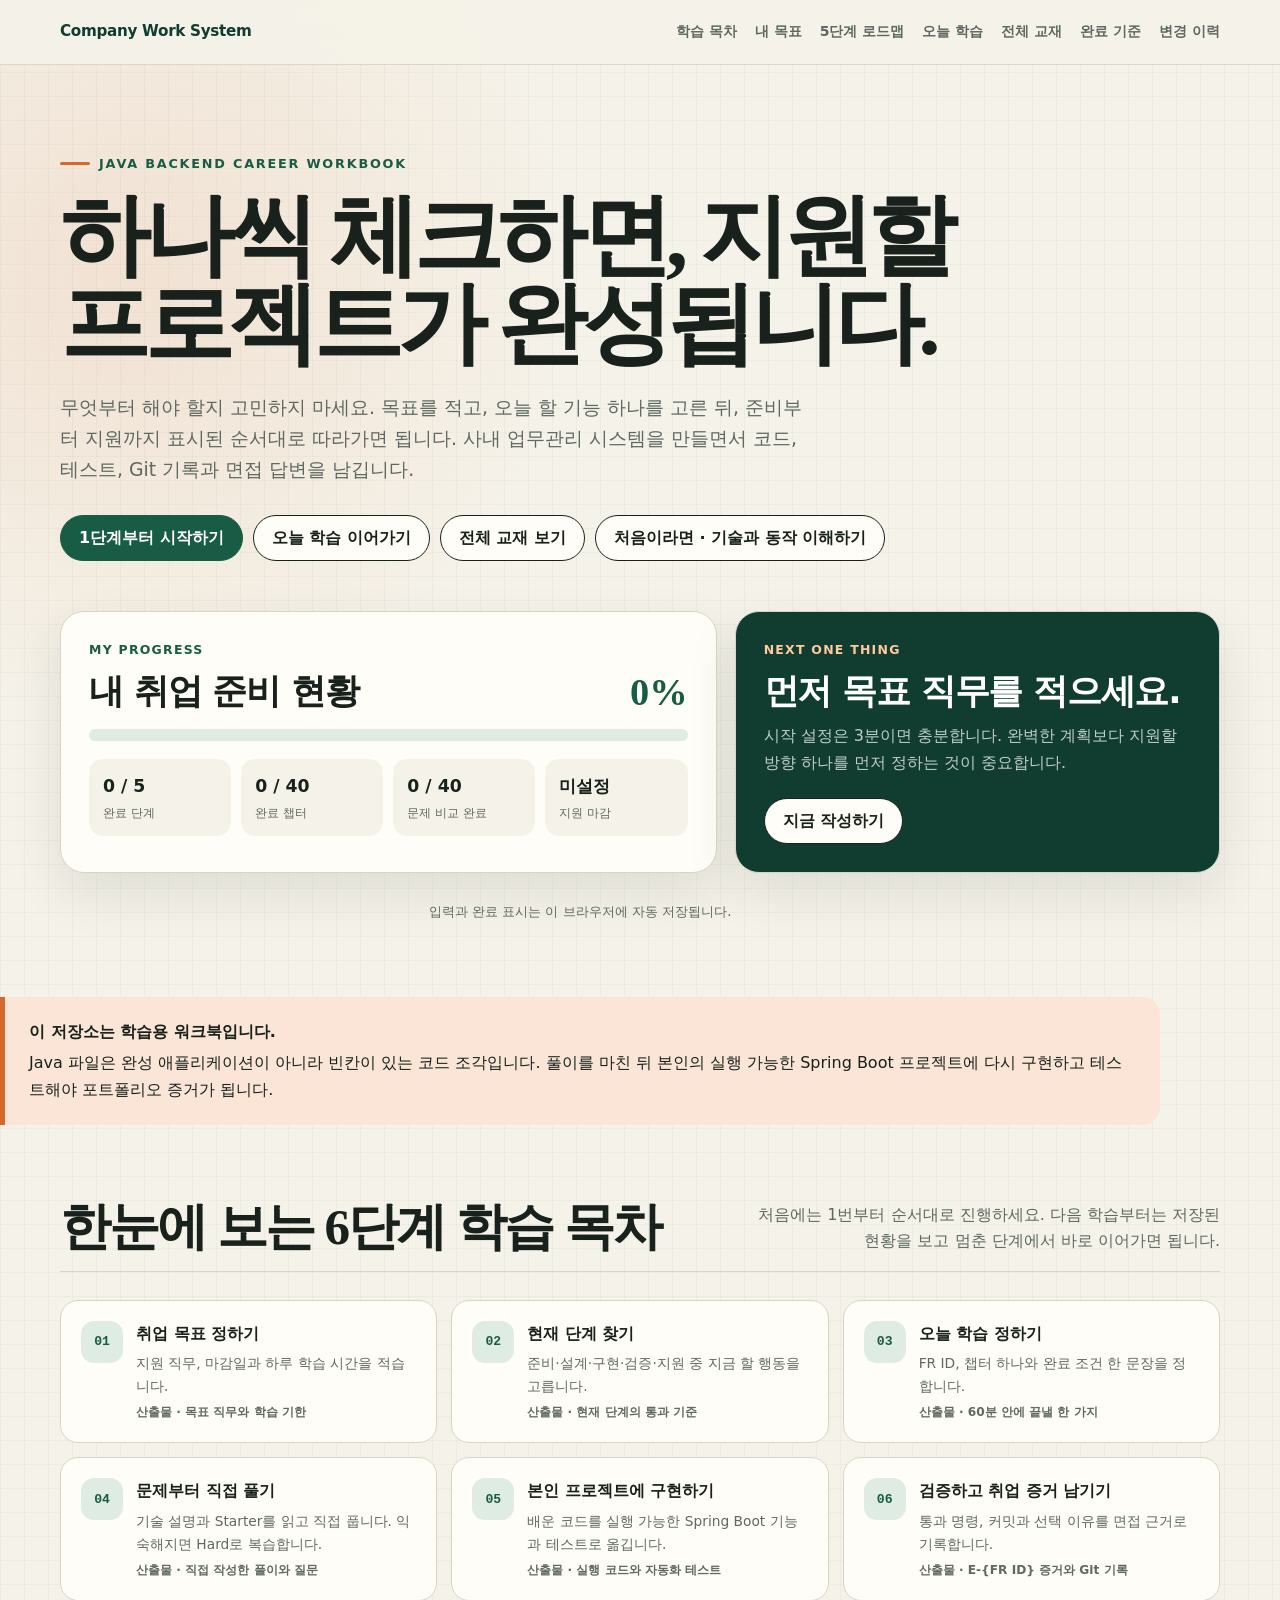
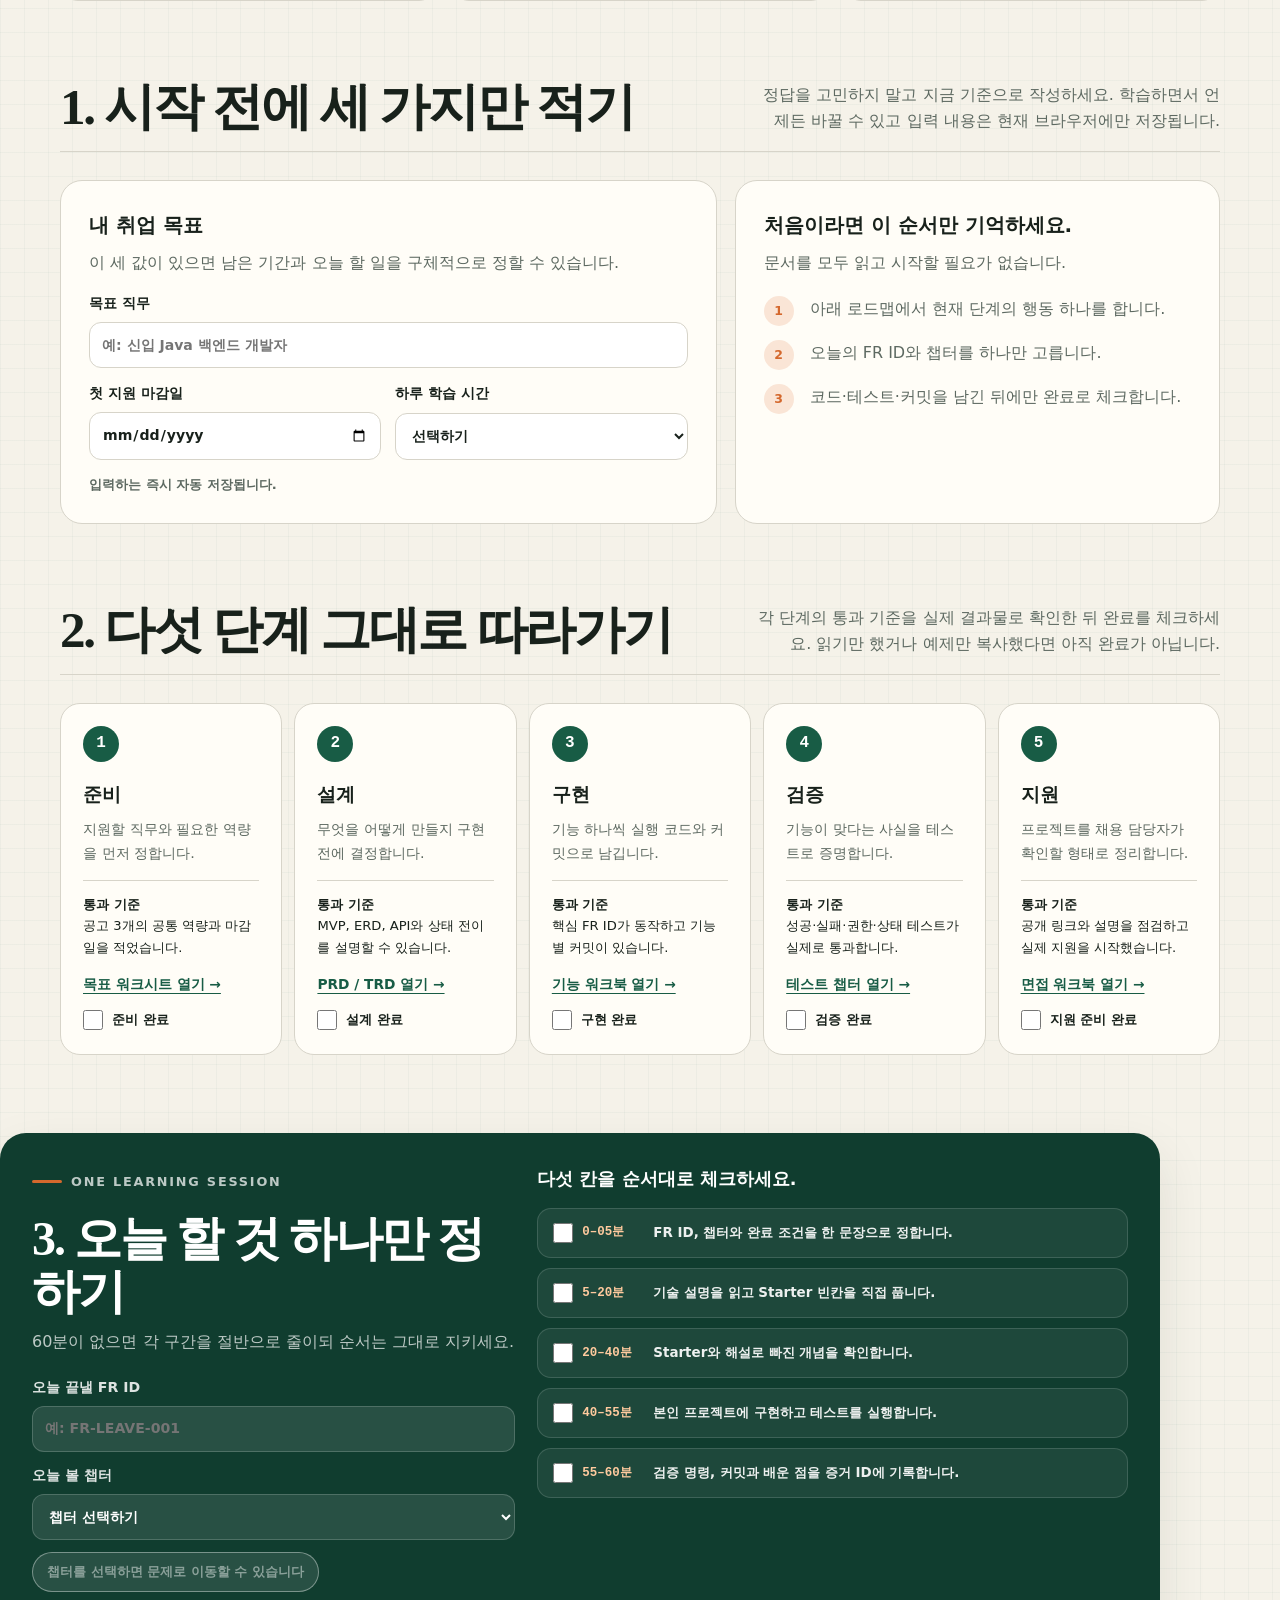
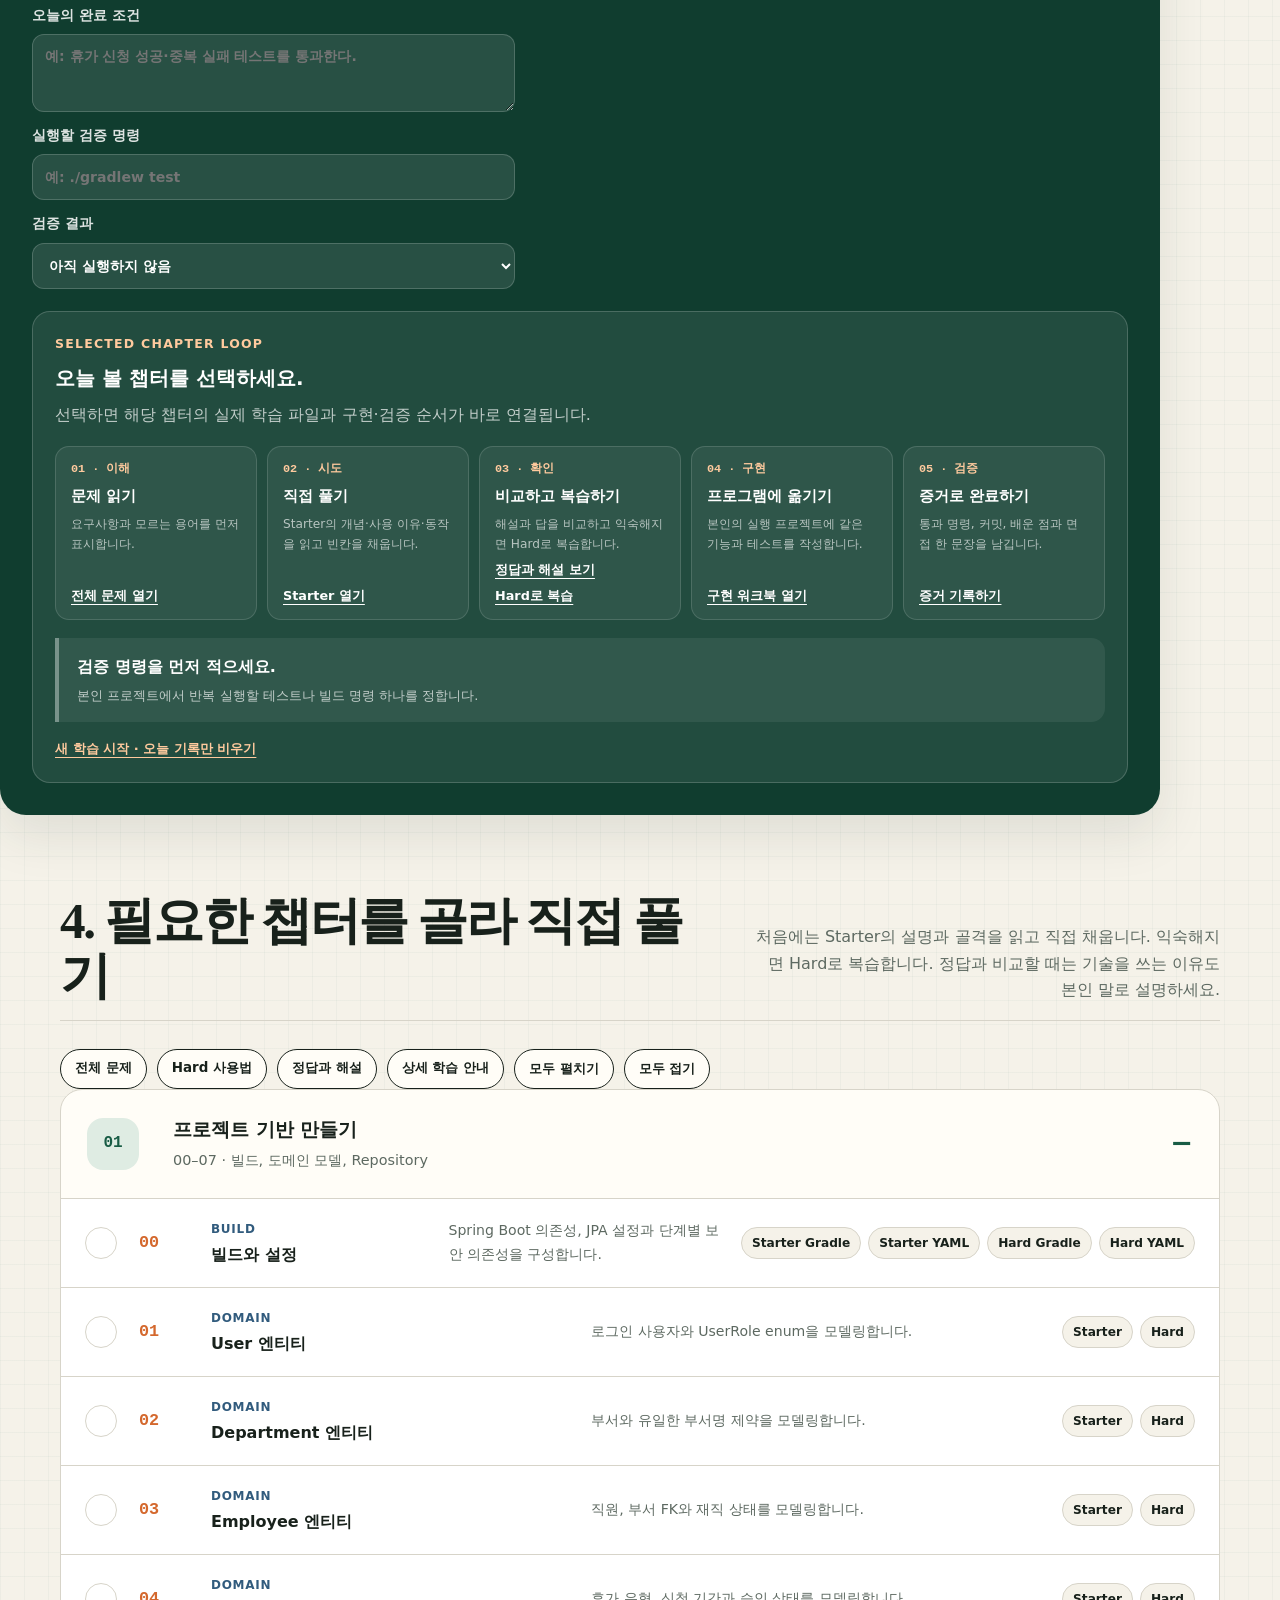
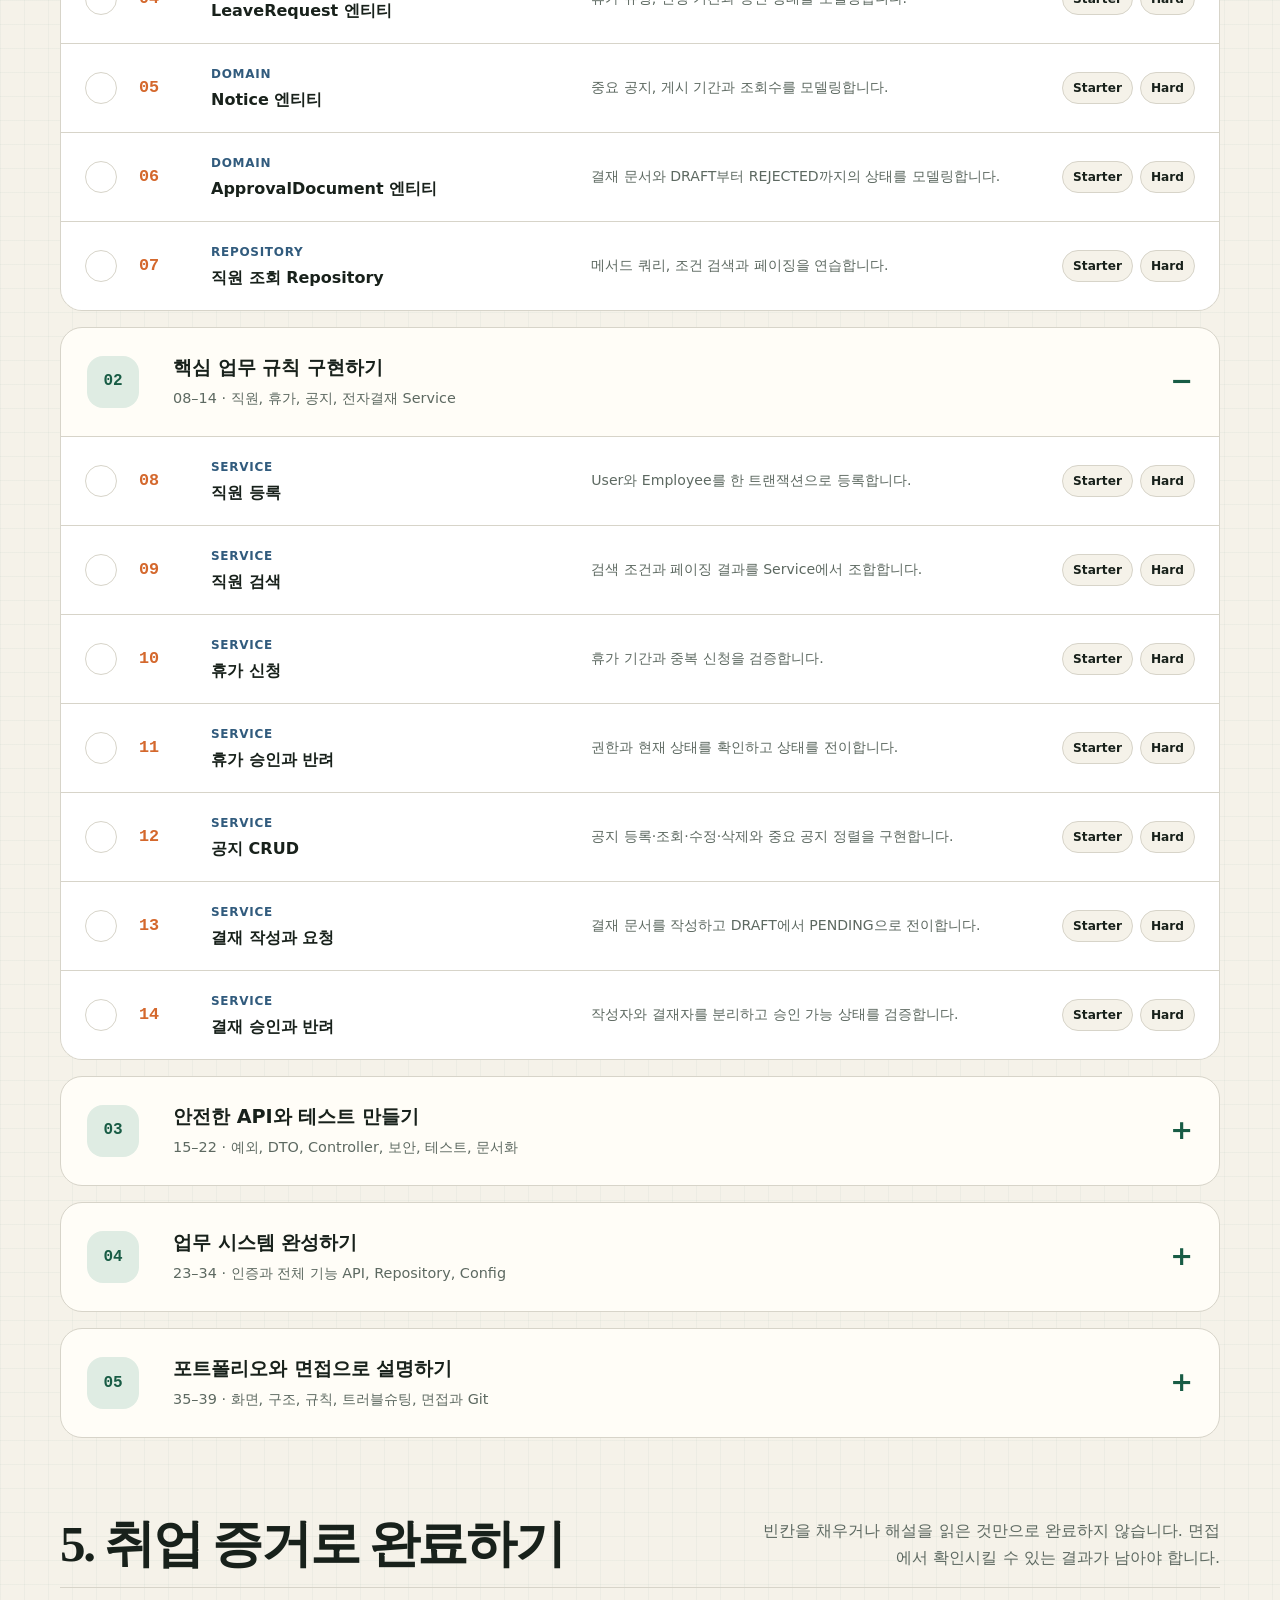
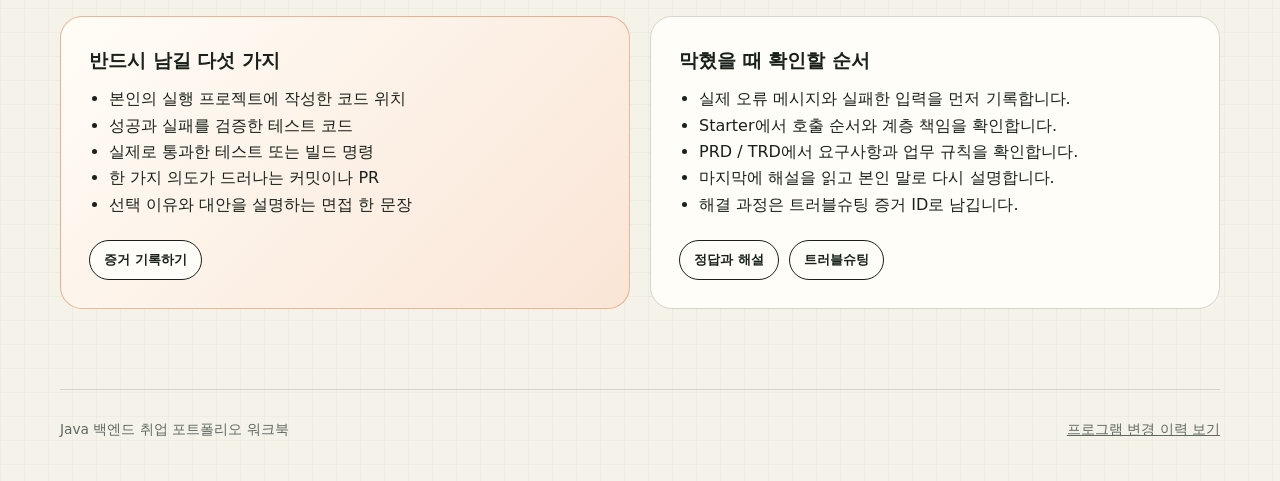
==== commit 405b8a29: "docs: 초보자 기술 설명과 작업트리 활동 기록 추가" ====
--- a/index.html
+++ b/index.html
@@ -9,6 +9,7 @@
     content="Java와 Spring Boot 취업 포트폴리오를 단계별로 완성하는 Company Work System 학습 목차"
   >
   <title>Company Work System 취업 워크북</title>
+  <link rel="icon" href="data:image/svg+xml,%3Csvg xmlns='http://www.w3.org/2000/svg' viewBox='0 0 64 64'%3E%3Crect width='64' height='64' rx='14' fill='%23185c45'/%3E%3Cpath d='M18 17h20c5 0 8 3 8 8v24H26c-5 0-8-3-8-8V17z' fill='%23fffdf7'/%3E%3Cpath d='M26 17v32' stroke='%23d4682d' stroke-width='4'/%3E%3C/svg%3E">
   <style>
     :root {
       color-scheme: light;
@@ -1543,6 +1544,7 @@
         <a class="button primary" href="#setup">1단계부터 시작하기</a>
         <a class="button" href="#session">오늘 학습 이어가기</a>
         <a class="button" href="#curriculum">전체 교재 보기</a>
+        <a class="button" href="./practice/beginner-guide.md">처음이라면 · 기술과 동작 이해하기</a>
       </div>
     </section>
 
@@ -1647,7 +1649,7 @@
           <a href="#curriculum">
             <span class="learning-map-number">04</span>
             <strong>문제부터 직접 풀기</strong>
-            <p>문제를 읽고 Hard를 시도한 뒤 Starter로 구조를 확인합니다.</p>
+            <p>기술 설명과 Starter를 읽고 직접 풉니다. 익숙해지면 Hard로 복습합니다.</p>
             <small>산출물 · 직접 작성한 풀이와 질문</small>
           </a>
         </li>
@@ -1848,7 +1850,7 @@
         <h3>다섯 칸을 순서대로 체크하세요.</h3>
         <ol>
           <li><label class="session-check"><input type="checkbox" data-session-check="choose"><time>0–05분</time><span>FR ID, 챕터와 완료 조건을 한 문장으로 정합니다.</span></label></li>
-          <li><label class="session-check"><input type="checkbox" data-session-check="solve"><time>5–20분</time><span>문제와 Hard 코드로 먼저 직접 풉니다.</span></label></li>
+          <li><label class="session-check"><input type="checkbox" data-session-check="solve"><time>5–20분</time><span>기술 설명을 읽고 Starter 빈칸을 직접 풉니다.</span></label></li>
           <li><label class="session-check"><input type="checkbox" data-session-check="learn"><time>20–40분</time><span>Starter와 해설로 빠진 개념을 확인합니다.</span></label></li>
           <li><label class="session-check"><input type="checkbox" data-session-check="test"><time>40–55분</time><span>본인 프로젝트에 구현하고 테스트를 실행합니다.</span></label></li>
           <li><label class="session-check"><input type="checkbox" data-session-check="record"><time>55–60분</time><span>검증 명령, 커밋과 배운 점을 증거 ID에 기록합니다.</span></label></li>
@@ -1875,19 +1877,20 @@
             <span>01 · 이해</span>
             <strong>문제 읽기</strong>
             <small>요구사항과 모르는 용어를 먼저 표시합니다.</small>
-            <a href="./practice/problems.md">전체 문제 열기</a>
+            <a href="./problems.html">전체 문제 열기</a>
           </li>
           <li>
             <span>02 · 시도</span>
             <strong>직접 풀기</strong>
-            <small>정답을 보기 전에 빈칸과 핵심 로직을 작성합니다.</small>
-            <a id="selected-hard-link" href="#curriculum">Hard 열기</a>
+            <small>Starter의 개념·사용 이유·동작을 읽고 빈칸을 채웁니다.</small>
+            <a id="selected-starter-link" href="#curriculum">Starter 열기</a>
           </li>
           <li>
             <span>03 · 확인</span>
-            <strong>구조 비교하기</strong>
-            <small>막힌 부분만 Starter와 해설로 확인합니다.</small>
-            <a id="selected-starter-link" href="#curriculum">Starter 열기</a>
+            <strong>비교하고 복습하기</strong>
+            <small>해설과 답을 비교하고 익숙해지면 Hard로 복습합니다.</small>
+            <a href="./practice/answers.md">정답과 해설 보기</a>
+            <a id="selected-hard-link" href="#curriculum">Hard로 복습</a>
           </li>
           <li>
             <span>04 · 구현</span>
@@ -1908,6 +1911,8 @@
             <span id="chapter-workbook-status" class="chapter-workbook-status" role="status">답안 미작성</span>
           </div>
           <p id="chapter-question" class="chapter-question"></p>
+          <p>용어가 낯설면 <a href="./practice/beginner-guide.md">기술과 코드 안내</a>를 읽고,
+            <a href="./problems.html">40개 문제의 개념·사용 이유·동작 설명</a>과 연결해 보세요.</p>
           <label class="chapter-answer-field" for="chapter-answer">
             내 답안
             <textarea
@@ -1963,13 +1968,13 @@
       <div class="section-heading">
         <h2 id="curriculum-title">4. 필요한 챕터를 골라 직접 풀기</h2>
         <p>
-          Starter는 구조 확인용이고 Hard는 직접 작성용입니다. 정답은 먼저
-          풀고 실제 오류를 기록한 뒤에 확인하세요.
+          처음에는 Starter의 설명과 골격을 읽고 직접 채웁니다. 익숙해지면 Hard로
+          복습합니다. 정답과 비교할 때는 기술을 쓰는 이유도 본인 말로 설명하세요.
         </p>
       </div>
 
       <div class="link-row" aria-label="공통 학습 문서">
-        <a class="text-link" href="./practice/problems.md">전체 문제</a>
+        <a class="text-link" href="./problems.html">전체 문제</a>
         <a class="text-link" href="./practice/hard/README.md">Hard 사용법</a>
         <a class="text-link" href="./practice/answers.md">정답과 해설</a>
         <a class="text-link" href="./practice/README.md">상세 학습 안내</a>
@@ -2374,6 +2379,29 @@
 
       let state = loadState();
       const byId = (id) => document.getElementById(id);
+      const workbookBasePath = new URL("./", window.location.href).pathname;
+      const toWorkbookViewerHref = (rawHref) => {
+        if (!rawHref) return rawHref;
+        const sourceUrl = new URL(rawHref, window.location.href);
+        if (sourceUrl.origin !== window.location.origin) return rawHref;
+        if (!sourceUrl.pathname.startsWith(workbookBasePath)) return rawHref;
+        const sourceFile = sourceUrl.pathname.slice(workbookBasePath.length);
+        if (sourceFile === "practice/problems.md") return "./problems.html";
+        if (!/\.(?:fragment|java|md)$/i.test(sourceFile)) return rawHref;
+        return `./workbook-viewer.html?file=${encodeURIComponent(sourceFile)}`;
+      };
+      const routeDocumentLinks = () => {
+        document.querySelectorAll("a[href]").forEach((link) => {
+          const sourceHref = link.getAttribute("href");
+          const viewerHref = toWorkbookViewerHref(sourceHref);
+          if (viewerHref === sourceHref) return;
+          link.dataset.sourceHref = sourceHref;
+          link.setAttribute("href", viewerHref);
+        });
+        document.querySelectorAll("[data-action-href]").forEach((card) => {
+          card.dataset.actionHref = toWorkbookViewerHref(card.dataset.actionHref);
+        });
+      };
       const profileFields = {
         targetRole: byId("target-role"),
         targetDeadline: byId("target-deadline"),
@@ -2388,6 +2416,7 @@
       };
       const storageStatus = byId("storage-status");
       const stageCards = [...document.querySelectorAll("[data-stage]")];
+      routeDocumentLinks();
       const stageChecks = [...document.querySelectorAll("[data-stage-check]")];
       const sessionChecks = [...document.querySelectorAll("[data-session-check]")];
       const chapterRows = [...document.querySelectorAll("[data-chapter]")];
@@ -2482,7 +2511,7 @@
       const setNextAction = (title, copy, href, label) => {
         nextAction.title.textContent = title;
         nextAction.copy.textContent = copy;
-        nextAction.link.href = href;
+        nextAction.link.href = toWorkbookViewerHref(href);
         nextAction.link.textContent = label;
       };
 
@@ -2607,8 +2636,9 @@
         const title = row.querySelector("h3").textContent;
         const copy = row.querySelector("p").textContent;
         const links = [...row.querySelectorAll(".chapter-links a")];
-        const hardLink = links.find((link) => link.getAttribute("href").includes("/hard/"));
-        const starterLink = links.find((link) => link.getAttribute("href").includes("/starter/"));
+        const sourceHref = (link) => link.dataset.sourceHref || link.getAttribute("href");
+        const hardLink = links.find((link) => sourceHref(link).includes("/hard/"));
+        const starterLink = links.find((link) => sourceHref(link).includes("/starter/"));
         const worksheetLink = links[0];
 
         selectedChapterTitle.textContent = `${number}. ${title} 학습 루프`;
@@ -2641,12 +2671,12 @@
         showSelectedChapter.hidden = false;
         openSelectedGuide.disabled = false;
         openSelectedGuide.textContent = `${number}. ${title} 문제로 이동`;
-        selectedHardLink.href = (hardLink || worksheetLink).getAttribute("href");
-        selectedHardLink.textContent = hardLink ? "Hard 열기" : "워크시트 직접 작성";
-        selectedStarterLink.href = hardLink && starterLink
-          ? starterLink.getAttribute("href")
-          : "./practice/answers.md";
-        selectedStarterLink.textContent = hardLink && starterLink ? "Starter 열기" : "정답과 해설 보기";
+        selectedStarterLink.href = toWorkbookViewerHref(sourceHref(starterLink || worksheetLink));
+        selectedStarterLink.textContent = hardLink ? "Starter 열기" : "워크시트 직접 작성";
+        selectedHardLink.href = hardLink
+          ? toWorkbookViewerHref(sourceHref(hardLink))
+          : toWorkbookViewerHref("./practice/answers.md");
+        selectedHardLink.textContent = hardLink ? "Hard로 복습" : "정답과 해설 보기";
       };
 
       const renderVerificationStatus = () => {
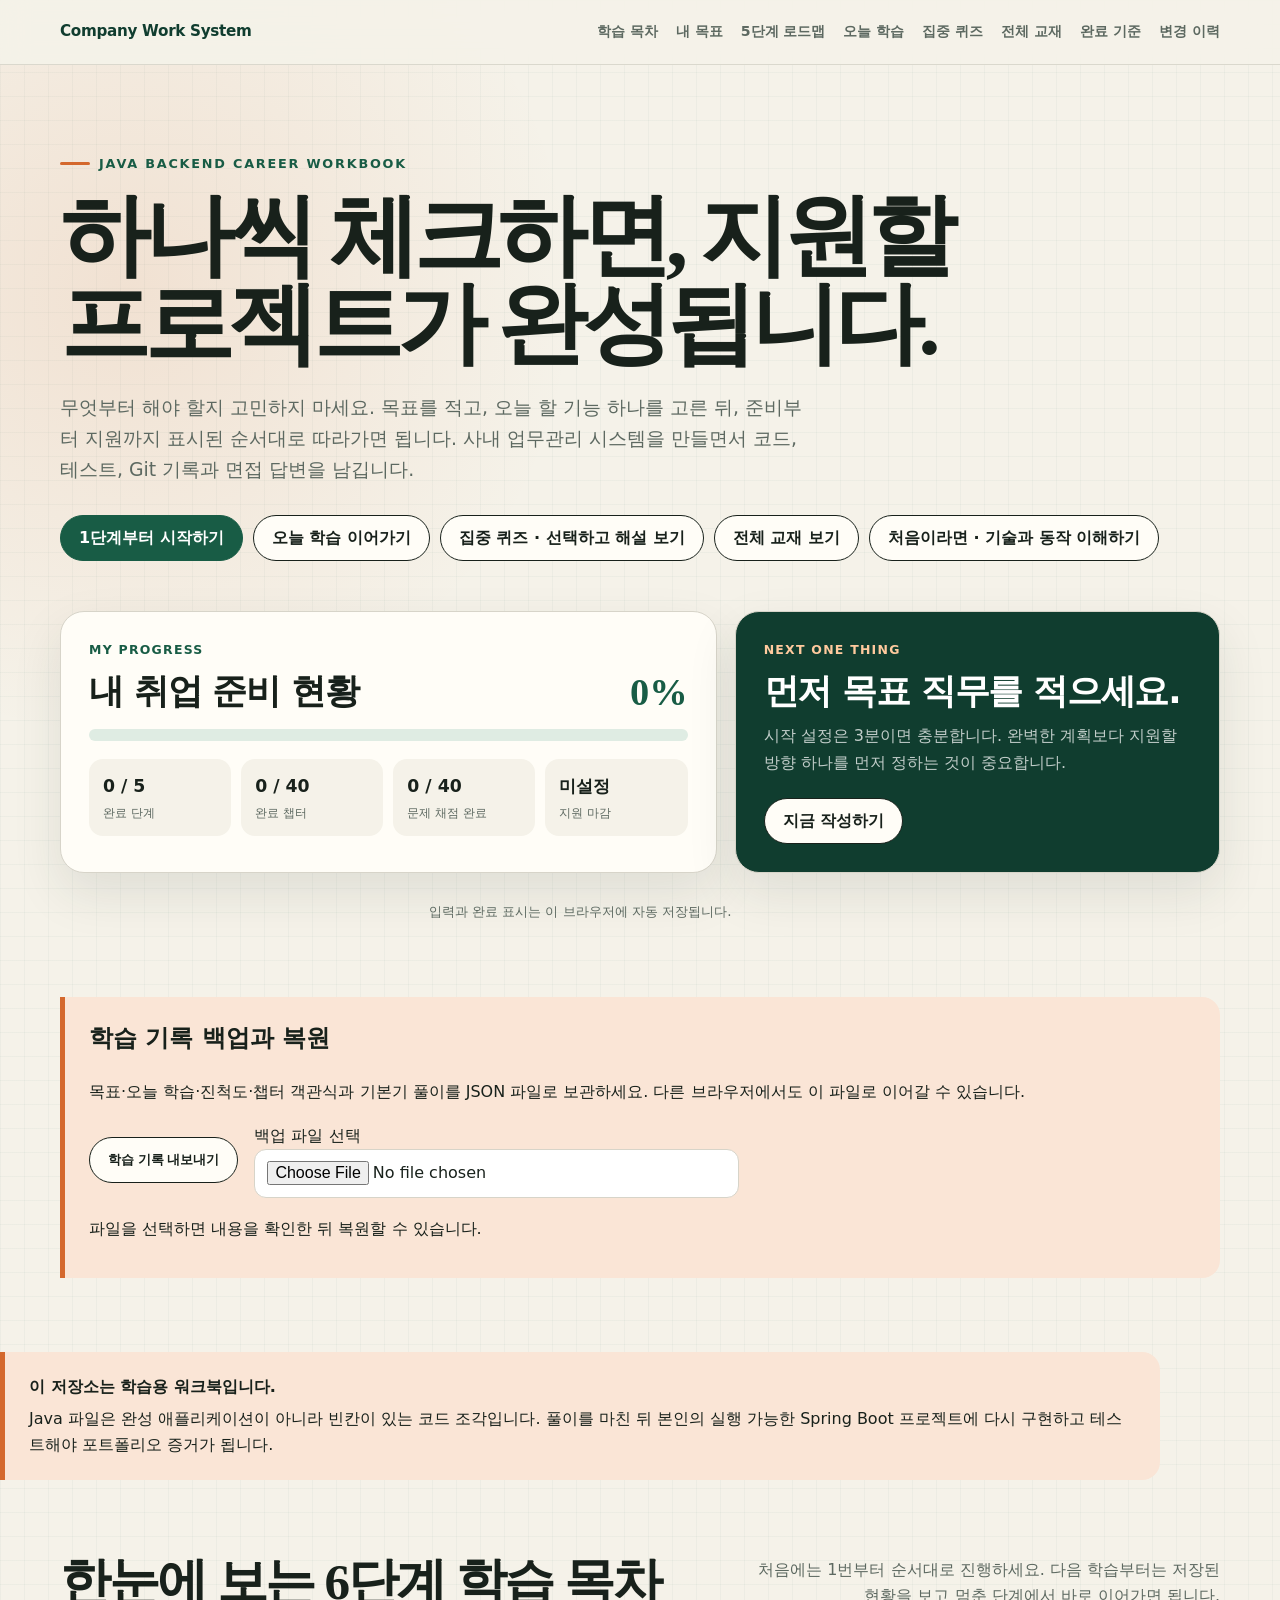
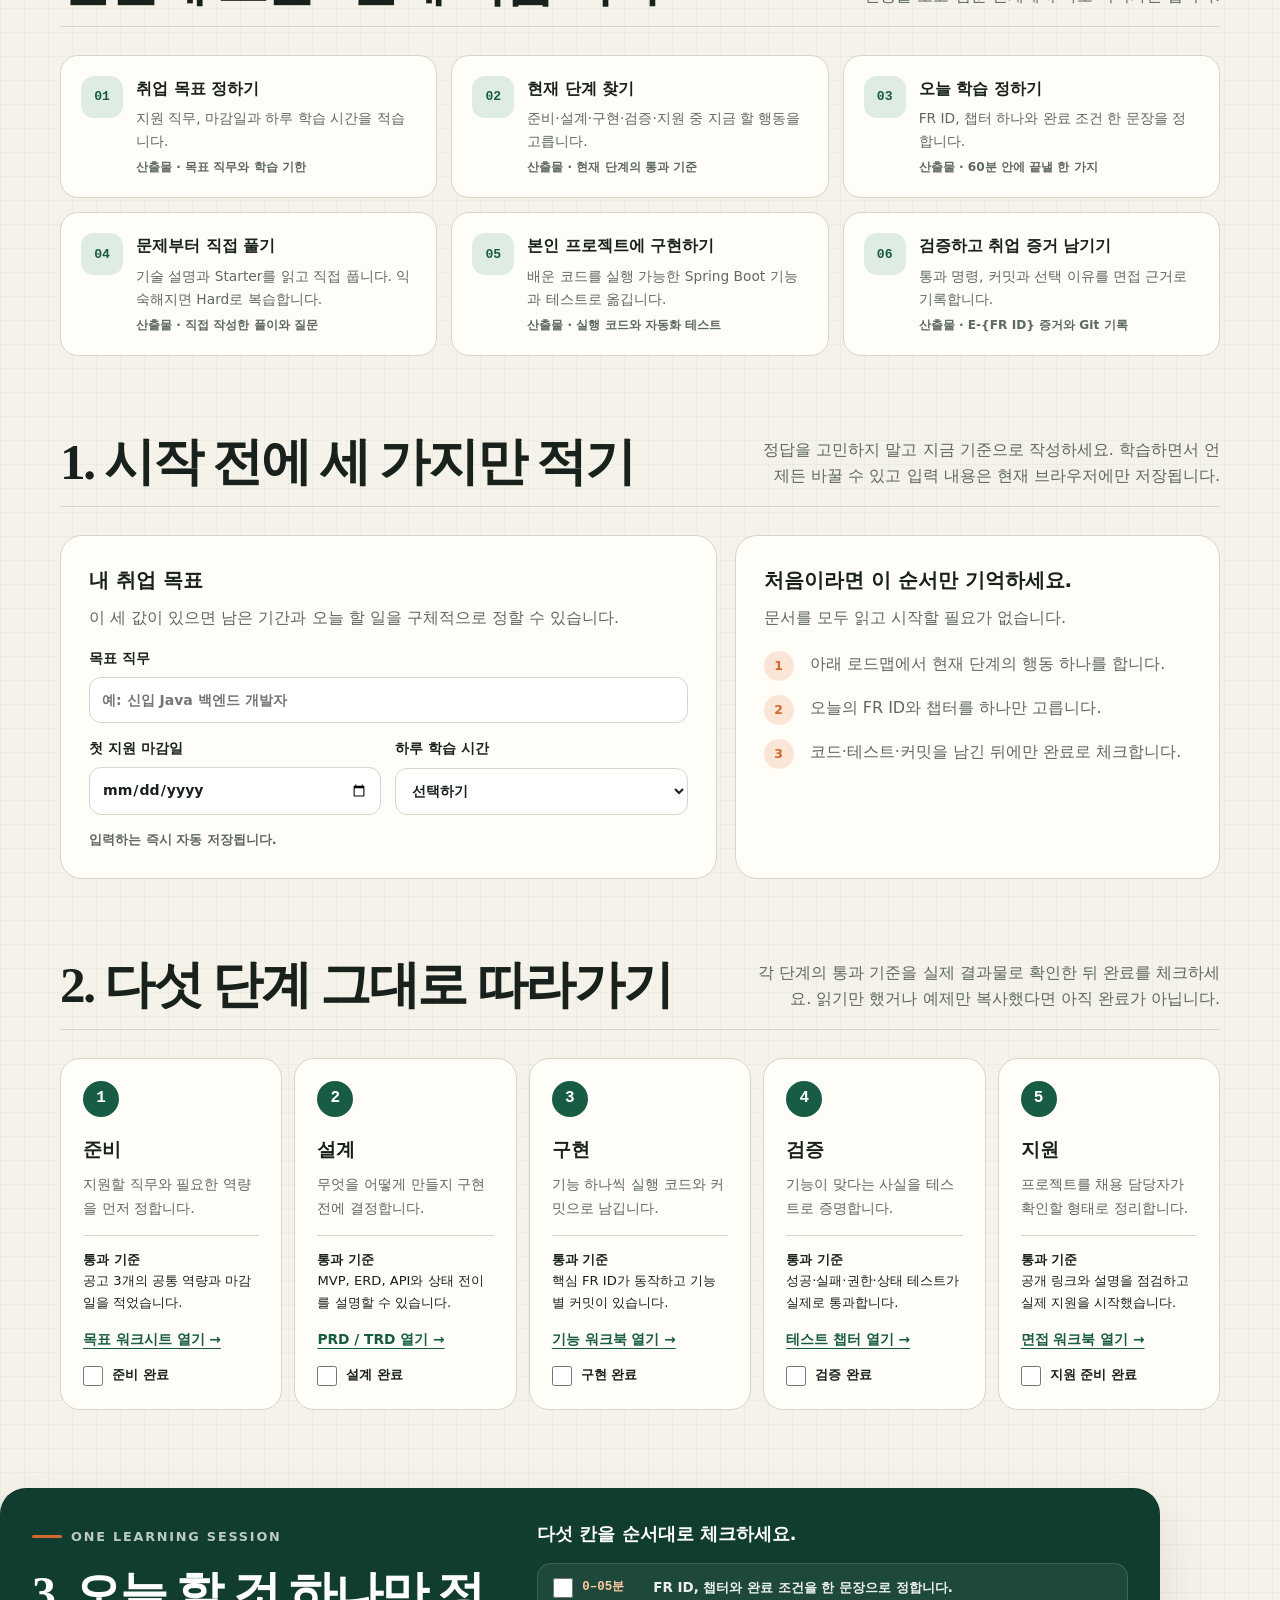
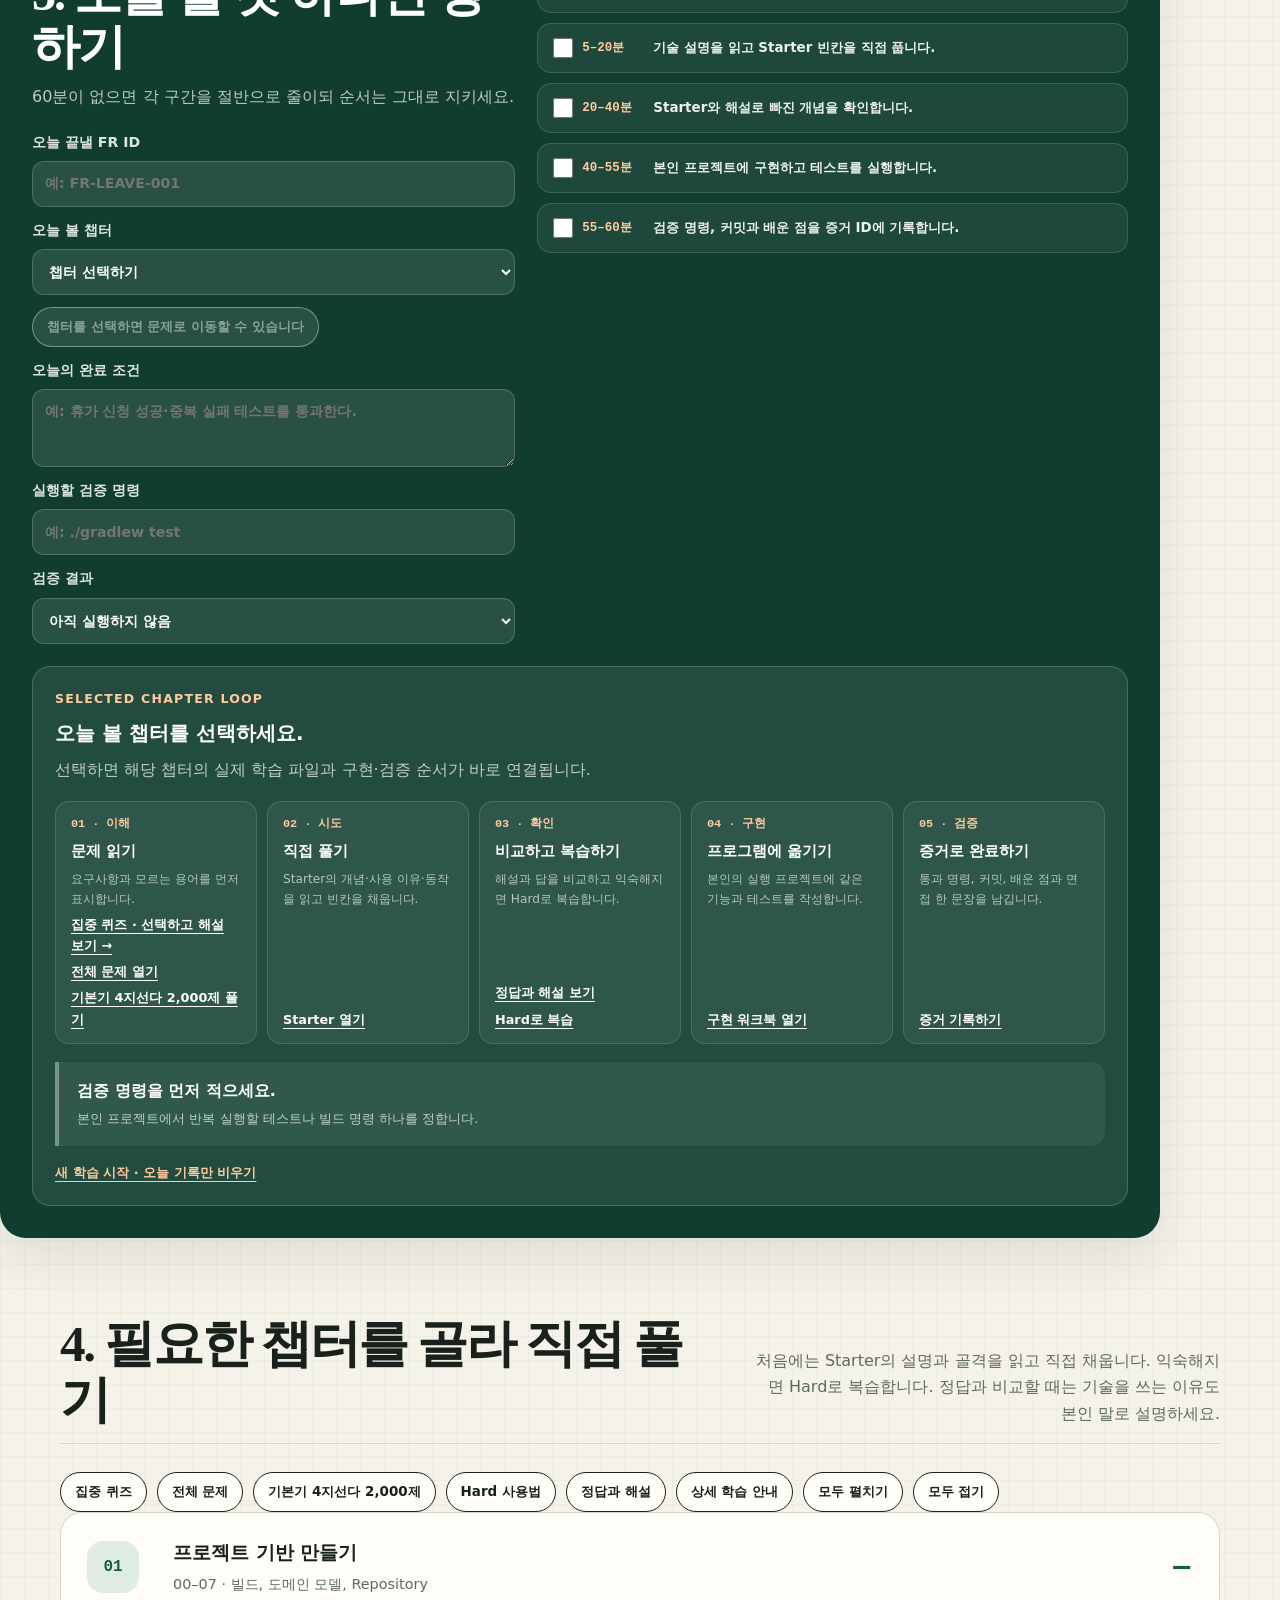
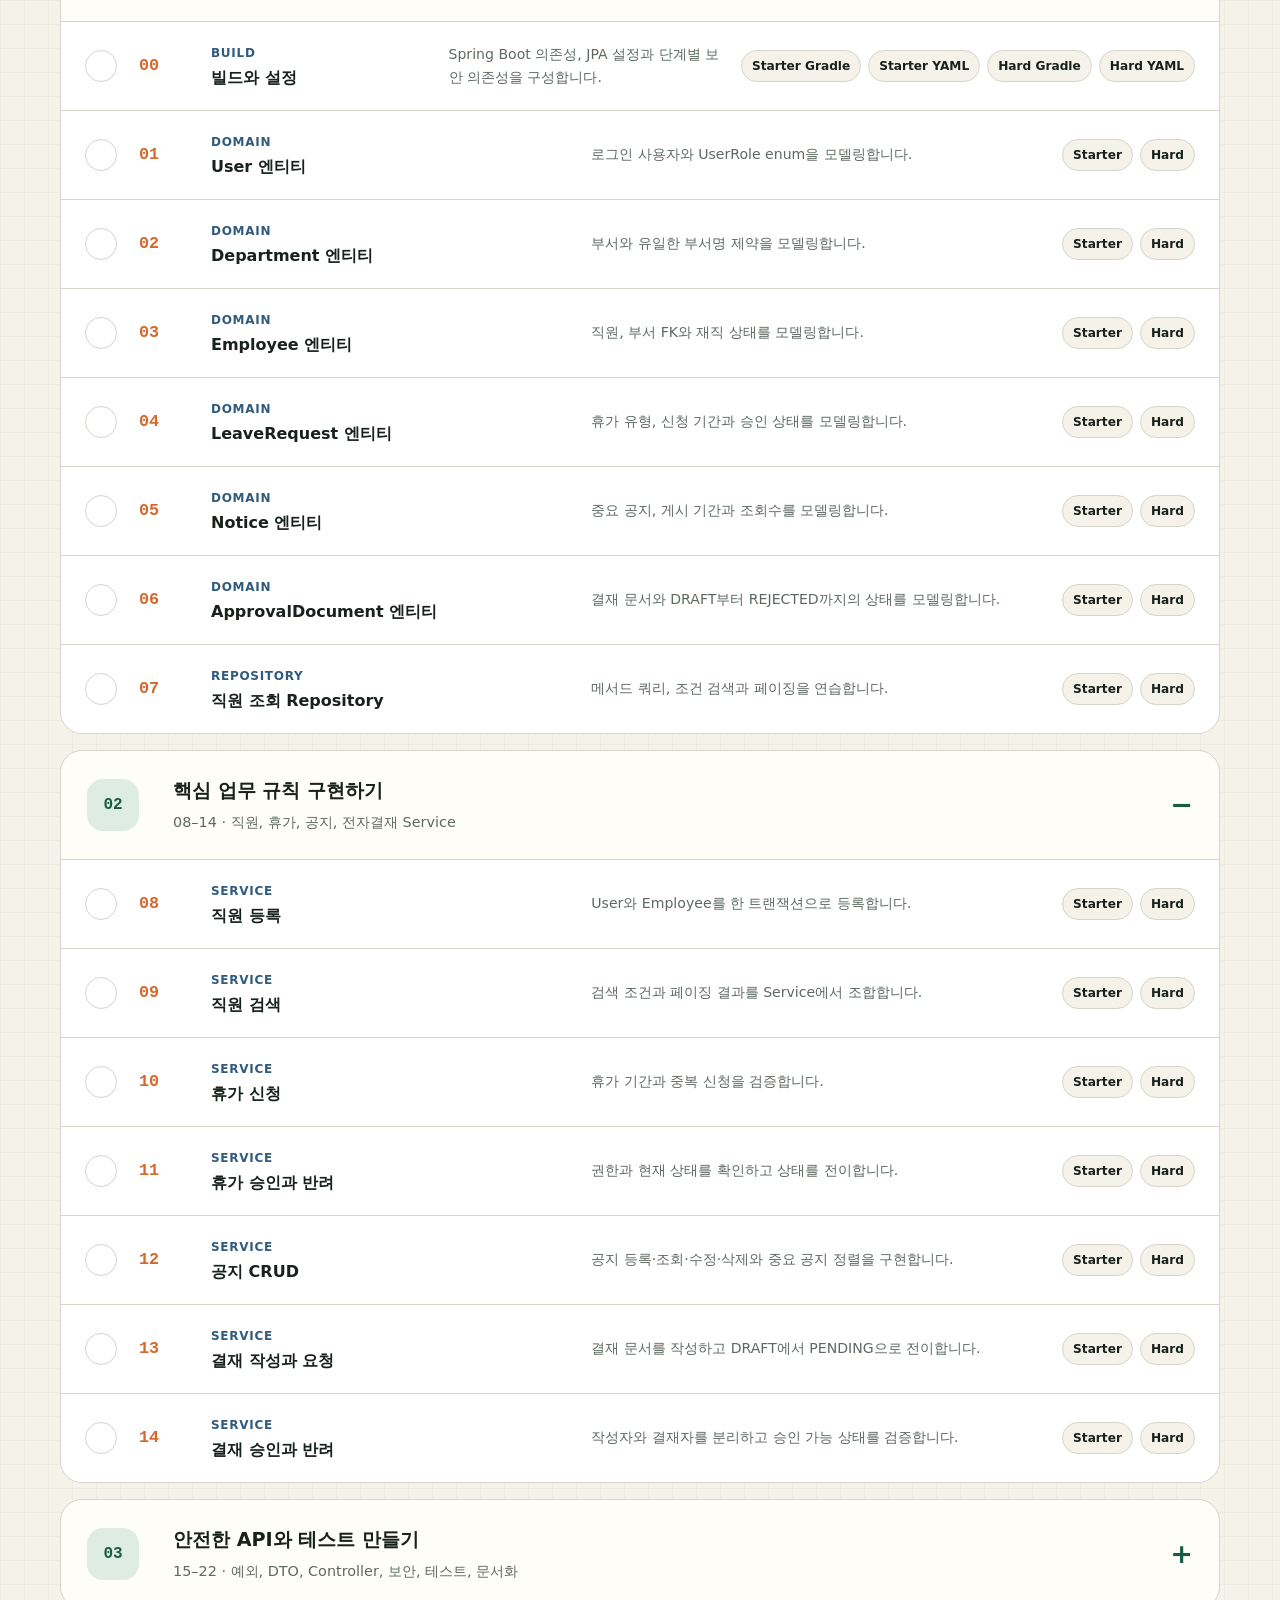
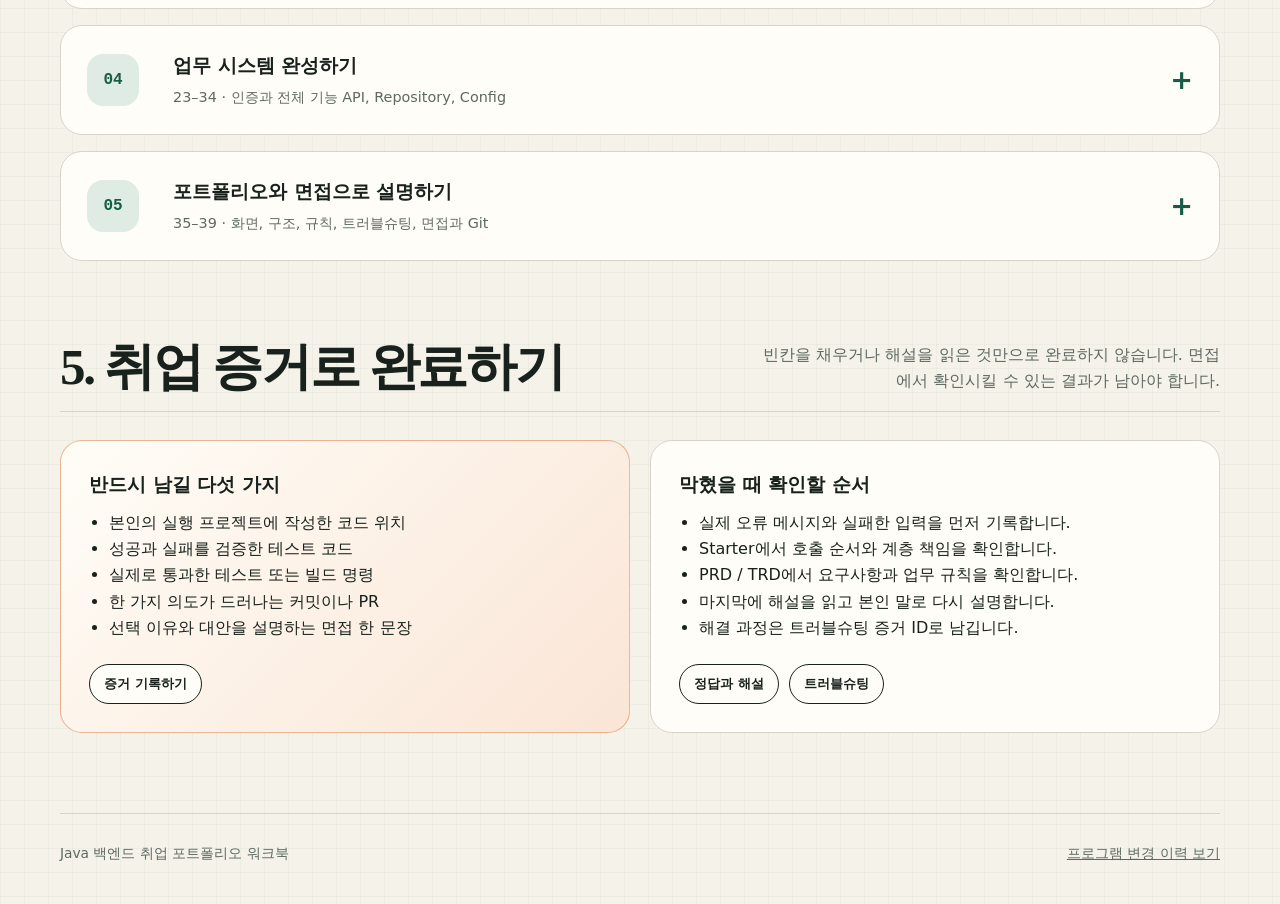
==== commit 60559a8a: "feat: 4지선다 퀴즈·학습 기록 백업과 쉬운 주석 추가 - 서술형 문제를 168개 4지선다 문항으로 전환하고 공통 채점·통계·해설 UI 추가 - 기본기 화면(fundamenta" ====
--- a/index.html
+++ b/index.html
@@ -1,3 +1,6 @@
+<!-- 중학생 눈높이: 목표와 오늘 학습을 적고 문제를 푸는 메인 화면입니다. -->
+<!-- HTML은 화면의 뼈대, CSS는 색과 배치입니다. JavaScript가 연결된 화면에서는 버튼·입력에 동작을 붙입니다. -->
+<!-- HTML 주석은 사람이 읽는 설명이며 화면 본문에는 나타나지 않습니다. -->
 <!-- 취업 준비생이 워크북의 학습 순서와 실습 파일을 탐색하는 HTML 목차 -->
 <!doctype html>
 <html lang="ko">
@@ -10,7 +13,9 @@
   >
   <title>Company Work System 취업 워크북</title>
   <link rel="icon" href="data:image/svg+xml,%3Csvg xmlns='http://www.w3.org/2000/svg' viewBox='0 0 64 64'%3E%3Crect width='64' height='64' rx='14' fill='%23185c45'/%3E%3Cpath d='M18 17h20c5 0 8 3 8 8v24H26c-5 0-8-3-8-8V17z' fill='%23fffdf7'/%3E%3Cpath d='M26 17v32' stroke='%23d4682d' stroke-width='4'/%3E%3C/svg%3E">
+  <link rel="stylesheet" href="./practice/chapter-quiz.css">
   <style>
+    /* CSS는 HTML 요소의 모양을 정합니다. 아래 공통 스타일 뒤의 @media는 좁은 화면·인쇄 환경에 맞게 배치를 조정합니다. */
     :root {
       color-scheme: light;
       --ink: #18211b;
@@ -243,6 +248,30 @@
       margin-bottom: 0;
     }
 
+    #study-records {
+      margin-inline: auto;
+    }
+
+    .backup-actions {
+      display: flex;
+      align-items: center;
+      flex-wrap: wrap;
+      gap: 16px;
+      margin: 18px 0;
+    }
+
+    .backup-actions label,
+    .backup-actions input {
+      max-width: 100%;
+      min-width: 0;
+    }
+
+    #backup-preview p,
+    #backup-status {
+      margin: 14px 0;
+      overflow-wrap: anywhere;
+    }
+
     .section-heading {
       display: flex;
       align-items: end;
@@ -842,26 +871,6 @@
       margin-bottom: 14px;
       color: rgba(255, 255, 255, 0.92);
       font-weight: 760;
-    }
-
-    .chapter-answer-field {
-      display: grid;
-      gap: 7px;
-      color: rgba(255, 255, 255, 0.80);
-      font-size: 0.82rem;
-      font-weight: 800;
-    }
-
-    .chapter-answer-field textarea {
-      min-height: 132px;
-      border-color: rgba(255, 255, 255, 0.22);
-      background: rgba(255, 255, 255, 0.10);
-      color: white;
-    }
-
-    .chapter-answer-field small {
-      color: rgba(255, 255, 255, 0.58);
-      font-weight: 600;
     }
 
     .workbook-tools {
@@ -921,27 +930,6 @@
       padding-left: 19px;
     }
 
-    .workbook-review {
-      display: flex;
-      align-items: flex-start;
-      gap: 9px;
-      margin-top: 14px;
-      color: rgba(255, 255, 255, 0.88);
-      font-size: 0.82rem;
-      font-weight: 760;
-    }
-
-    .workbook-review input {
-      width: 20px;
-      min-height: 20px;
-      margin: 0;
-      accent-color: var(--orange);
-    }
-
-    .workbook-review input:disabled + span {
-      color: rgba(255, 255, 255, 0.42);
-    }
-
     .verification-feedback {
       margin-top: 18px;
       padding: 16px 18px;
@@ -1523,6 +1511,7 @@
         <a href="#setup">내 목표</a>
         <a href="#roadmap">5단계 로드맵</a>
         <a href="#session">오늘 학습</a>
+        <a href="./quiz.html">집중 퀴즈</a>
         <a href="#curriculum">전체 교재</a>
         <a href="#evidence">완료 기준</a>
         <a href="./history.html">변경 이력</a>
@@ -1543,6 +1532,7 @@
       <div class="actions">
         <a class="button primary" href="#setup">1단계부터 시작하기</a>
         <a class="button" href="#session">오늘 학습 이어가기</a>
+        <a class="button" href="./quiz.html">집중 퀴즈 · 선택하고 해설 보기</a>
         <a class="button" href="#curriculum">전체 교재 보기</a>
         <a class="button" href="./practice/beginner-guide.md">처음이라면 · 기술과 동작 이해하기</a>
       </div>
@@ -1578,7 +1568,7 @@
           </div>
           <div class="metric">
             <strong id="workbook-count">0 / 40</strong>
-            <span>문제 비교 완료</span>
+            <span>문제 채점 완료</span>
           </div>
           <div class="metric">
             <strong id="deadline-count">미설정</strong>
@@ -1601,6 +1591,22 @@
     <p id="storage-status" class="page storage-note" role="status">
       입력과 완료 표시는 이 브라우저에 자동 저장됩니다.
     </p>
+
+    <section id="study-records" class="page notice" aria-labelledby="backup-title">
+      <h2 id="backup-title">학습 기록 백업과 복원</h2>
+      <p>목표·오늘 학습·진척도·챕터 객관식과 기본기 풀이를 JSON 파일로 보관하세요. 다른 브라우저에서도 이 파일로 이어갈 수 있습니다.</p>
+      <div class="backup-actions">
+        <button id="export-study-records" class="button" type="button">학습 기록 내보내기</button>
+        <label>백업 파일 선택 <input id="import-study-records" type="file" accept=".json,application/json" aria-describedby="backup-status"></label>
+      </div>
+      <div id="backup-preview" hidden>
+        <p id="backup-summary"></p>
+        <p>복원하면 현재 워크북 기록이 파일 내용으로 교체됩니다. 객관식 기록이 포함되면 해당 풀이도 교체됩니다. 현재 기록이 필요하면 먼저 내보내세요.</p>
+        <button id="restore-study-records" class="button" type="button">확인한 기록으로 복원</button>
+        <button id="cancel-study-restore" class="button" type="button">취소</button>
+      </div>
+      <p id="backup-status" role="status">파일을 선택하면 내용을 확인한 뒤 복원할 수 있습니다.</p>
+    </section>
 
     <aside class="page notice">
       <strong>이 저장소는 학습용 워크북입니다.</strong>
@@ -1877,7 +1883,9 @@
             <span>01 · 이해</span>
             <strong>문제 읽기</strong>
             <small>요구사항과 모르는 용어를 먼저 표시합니다.</small>
+            <a id="selected-focus-quiz" href="./quiz.html">집중 퀴즈 · 선택하고 해설 보기 →</a>
             <a href="./problems.html">전체 문제 열기</a>
+            <a href="./fundamentals.html">기본기 4지선다 2,000제 풀기</a>
           </li>
           <li>
             <span>02 · 시도</span>
@@ -1907,20 +1915,17 @@
         </ol>
         <section id="chapter-workbook" class="chapter-workbook" aria-labelledby="chapter-question-title" hidden>
           <div class="chapter-workbook-heading">
-            <h4 id="chapter-question-title">선택 챕터 취업형 문제</h4>
-            <span id="chapter-workbook-status" class="chapter-workbook-status" role="status">답안 미작성</span>
+            <h4 id="chapter-question-title">선택 챕터 4지선다 문제</h4>
+            <span id="chapter-workbook-status" class="chapter-workbook-status" role="status">미풀이</span>
           </div>
           <p id="chapter-question" class="chapter-question"></p>
           <p>용어가 낯설면 <a href="./practice/beginner-guide.md">기술과 코드 안내</a>를 읽고,
-            <a href="./problems.html">40개 문제의 개념·사용 이유·동작 설명</a>과 연결해 보세요.</p>
-          <label class="chapter-answer-field" for="chapter-answer">
-            내 답안
-            <textarea
-              id="chapter-answer"
-              placeholder="핵심 책임, 실패 조건, 검증 방법, 설계 이유를 본인 말로 적으세요."
-            ></textarea>
-            <small>챕터를 이동하거나 새로고침해도 이 브라우저에 챕터별로 저장됩니다.</small>
-          </label>
+            <a href="./problems.html">40챕터 4지선다 289제와 개념 설명</a>을 함께 보세요.</p>
+          <div id="chapter-choice-questions"></div>
+          <details id="legacy-answer-panel" hidden>
+            <summary>이전 학습 기록 보기</summary>
+            <p id="legacy-answer-text" style="white-space: pre-wrap; overflow-wrap: anywhere"></p>
+          </details>
           <div class="workbook-tools" aria-label="힌트와 정답 확인">
             <button id="toggle-chapter-hint" type="button" aria-expanded="false" aria-controls="chapter-hint">
               1단계 힌트 보기
@@ -1943,10 +1948,7 @@
               <li>면접 답변에는 이 설계를 선택한 이유와 다른 선택지의 차이를 한 문장으로 덧붙입니다.</li>
             </ul>
           </div>
-          <label class="workbook-review">
-            <input id="chapter-reviewed" type="checkbox" disabled>
-            <span>내 답과 정답 기준을 비교했고, 빠진 내용을 보완했습니다.</span>
-          </label>
+          <p>채점한 결과는 챕터 이동과 새로고침 후에도 유지됩니다. 객관식 풀이와 실제 구현 완료 표시는 별도로 관리합니다.</p>
         </section>
         <div id="verification-status" class="verification-feedback" data-status="idle" role="status">
           <strong id="verification-status-title">검증 명령을 먼저 적으세요.</strong>
@@ -1974,7 +1976,9 @@
       </div>
 
       <div class="link-row" aria-label="공통 학습 문서">
+        <a class="text-link" href="./quiz.html">집중 퀴즈</a>
         <a class="text-link" href="./problems.html">전체 문제</a>
+        <a class="text-link" href="./fundamentals.html">기본기 4지선다 2,000제</a>
         <a class="text-link" href="./practice/hard/README.md">Hard 사용법</a>
         <a class="text-link" href="./practice/answers.md">정답과 해설</a>
         <a class="text-link" href="./practice/README.md">상세 학습 안내</a>
@@ -2339,47 +2343,99 @@
     <p><a href="./history.html">프로그램 변경 이력 보기</a></p>
   </footer>
 
+  <!-- HTML로 입력창과 표시 영역을 먼저 만든 뒤, 아래 JavaScript가 DOM을 찾아 동작을 연결합니다. -->
+  <script src="./practice/chapter-quiz-data.js"></script>
+  <script src="./practice/chapter-quiz.js"></script>
+  <script src="./practice/chapter-quiz-ui.js"></script>
+  <script src="./practice/study-records.js"></script>
   <script>
+    // 즉시 실행 함수로 변수의 범위를 묶습니다. 시작 순서는 저장값 복원 → DOM 찾기 → 이벤트 연결 → 화면 반영입니다.
     (() => {
+      // state는 지금 펼쳐 놓은 학습 노트입니다. localStorage는 같은 브라우저·접속 주소에서 다시 읽을 보관함입니다.
       const storageKey = "company-workbook-state-v1";
+      // 아직 기록이 없을 때 쓰는 빈 노트입니다. profile은 목표, today는 오늘 공부, workbook은 답안입니다.
       const emptyState = {
         profile: { targetRole: "", targetDeadline: "", dailyMinutes: "" },
         today: { frId: "", chapter: "", goal: "", testCommand: "", testResult: "" },
         stages: [],
         chapters: [],
         session: [],
-        workbook: { answers: {}, reviewed: [] }
+        workbook: { answers: {}, reviewed: [], multipleChoice: {} }
       };
       let storageEnabled = true;
-
+      let loadNotice = "";
+
+      // localStorage는 문자열을 보관하므로 JSON.parse로 객체를 복원합니다.
+      // 자료형·챕터 번호를 검사하고 예전 기록에 없는 필드는 기본값으로 채웁니다.
       const loadState = () => {
         try {
           const saved = JSON.parse(localStorage.getItem(storageKey) || "null");
           if (!saved || typeof saved !== "object") {
             return JSON.parse(JSON.stringify(emptyState));
           }
-          return {
-            profile: { ...emptyState.profile, ...(saved.profile || {}) },
-            today: { ...emptyState.today, ...(saved.today || {}) },
-            stages: Array.isArray(saved.stages) ? saved.stages : [],
-            chapters: Array.isArray(saved.chapters) ? saved.chapters : [],
-            session: Array.isArray(saved.session) ? saved.session : [],
-            workbook: {
-              answers: saved.workbook?.answers && typeof saved.workbook.answers === "object"
-                ? saved.workbook.answers
-                : {},
-              reviewed: Array.isArray(saved.workbook?.reviewed) ? saved.workbook.reviewed : []
-            }
-          };
+          const normalized = StudyRecords.normalizeWorkbook(saved);
+          if (!Array.isArray(saved.stages) || JSON.stringify(normalized) !== JSON.stringify(saved)) {
+            loadNotice = "저장 기록을 확인하여 정상 항목만 복원했습니다. 목표·답안과 완료 표시를 확인해 주세요.";
+          }
+          return normalized;
         } catch (error) {
-          storageEnabled = false;
+          // 읽기 실패 후에도 다음 입력 때 저장을 다시 시도합니다.
+          loadNotice = "저장 기록을 읽지 못했습니다. 현재 화면에서 계속 작성할 수 있고 다음 입력 때 저장을 다시 시도합니다.";
           return JSON.parse(JSON.stringify(emptyState));
         }
       };
 
       let state = loadState();
+      const clone = (value) => JSON.parse(JSON.stringify(value));
+      const same = (left, right) => JSON.stringify(left) === JSON.stringify(right);
+      // syncedState는 저장소와 마지막으로 맞춘 노트입니다. state와 비교하면 이 화면에서 바꾼 부분만 알 수 있습니다.
+      let syncedState = clone(state);
+
+      // 저장 직전의 최신 노트를 읽습니다. 손상된 JSON은 빈 노트로 정리하고, 저장소 자체를 읽을 수 없으면 예외를 던집니다.
+      const readStoredState = () => {
+        const raw = localStorage.getItem(storageKey);
+        let saved;
+        try { saved = JSON.parse(raw || "null"); }
+        catch (_) { saved = null; }
+        return saved && typeof saved === "object" ? StudyRecords.normalizeWorkbook(saved) : clone(emptyState);
+      };
+
+      // 세 노트를 비교해 합칩니다. base는 마지막으로 맞춘 노트, local은 이 화면, latest는 다른 화면이 저장한 노트입니다.
+      // 이 화면에서 바꾼 칸만 latest에 덮어쓰고, 목록은 이 화면에서 더하거나 뺀 항목만 반영합니다.
+      const mergeChanges = (base, local, latest) => {
+        if (same(base, local)) return latest;
+        if (Array.isArray(local)) {
+          const before = Array.isArray(base) ? base : [];
+          const removed = before.filter((item) => !local.includes(item));
+          const kept = (Array.isArray(latest) ? latest : []).filter((item) => !removed.includes(item));
+          return [...kept, ...local.filter((item) => !before.includes(item) && !kept.includes(item))];
+        }
+        if (!local || typeof local !== "object") return local;
+        const baseObject = base && typeof base === "object" ? base : {};
+        const result = { ...(latest && typeof latest === "object" ? latest : {}) };
+        for (const key of new Set([...Object.keys(baseObject), ...Object.keys(local)])) {
+          if (!Object.hasOwn(local, key)) {
+            delete result[key];
+            continue;
+          }
+          const merged = mergeChanges(baseObject[key], local[key], result[key]);
+          if (merged === undefined) delete result[key];
+          else result[key] = merged;
+        }
+        return result;
+      };
+
+      // 이 화면의 바뀐 부분을 최신 노트에 합쳐 state로 삼습니다. 아직 저장하지 못한 변경도 잃지 않습니다.
+      const mergeLatestState = () => {
+        const latest = readStoredState();
+        state = StudyRecords.normalizeWorkbook(mergeChanges(syncedState, state, latest));
+        syncedState = latest;
+      };
+      // HTML의 id는 화면 부품의 이름표입니다. 이 함수는 그 이름표로 입력창이나 표시 칸을 찾습니다.
       const byId = (id) => document.getElementById(id);
       const workbookBasePath = new URL("./", window.location.href).pathname;
+      // 학습 파일 링크를 읽기 화면 주소로 바꿉니다. encodeURIComponent는 경로를 쿼리 값 하나로 전달하게 인코딩합니다.
+      // 외부 링크는 그대로 두고 이 워크북 안의 자료에만 적용합니다.
       const toWorkbookViewerHref = (rawHref) => {
         if (!rawHref) return rawHref;
         const sourceUrl = new URL(rawHref, window.location.href);
@@ -2437,7 +2493,9 @@
       const chapterWorkbook = byId("chapter-workbook");
       const chapterQuestionTitle = byId("chapter-question-title");
       const chapterQuestion = byId("chapter-question");
-      const chapterAnswer = byId("chapter-answer");
+      const chapterChoiceQuestions = byId("chapter-choice-questions");
+      const legacyAnswerPanel = byId("legacy-answer-panel");
+      const legacyAnswerText = byId("legacy-answer-text");
       const chapterWorkbookStatus = byId("chapter-workbook-status");
       const toggleChapterHint = byId("toggle-chapter-hint");
       const toggleChapterAnswer = byId("toggle-chapter-answer");
@@ -2447,7 +2505,7 @@
       const chapterAnswerResponsibility = byId("chapter-answer-responsibility");
       const chapterAnswerOutput = byId("chapter-answer-output");
       const chapterAnswerVerification = byId("chapter-answer-verification");
-      const chapterReviewed = byId("chapter-reviewed");
+
       const chapterSequence = byId("chapter-sequence");
       const chapterPosition = byId("chapter-position");
       const previousChapterButton = byId("previous-chapter");
@@ -2476,10 +2534,15 @@
       const expandAllButton = byId("expand-all");
       const collapseAllButton = byId("collapse-all");
 
+      // state는 현재 메모리의 기록이고 JSON.stringify(state)는 저장할 문자열입니다.
+      // 저장 직전의 최신 노트에 이 화면의 변경만 합쳐 저장하므로 다른 화면의 목표·답안을 덮어쓰지 않습니다.
+      // 저장 용량·권한 등의 오류는 catch에서 안내하며 이 함수는 서버로 답안을 보내지 않습니다.
       const saveState = () => {
-        if (!storageEnabled) return;
         try {
+          mergeLatestState();
           localStorage.setItem(storageKey, JSON.stringify(state));
+          syncedState = clone(state);
+          storageEnabled = true;
           storageStatus.textContent = "입력과 완료 표시가 이 브라우저에 자동 저장되었습니다.";
         } catch (error) {
           storageEnabled = false;
@@ -2487,6 +2550,7 @@
         }
       };
 
+      // 체크하면 목록에 넣고 해제하면 뺍니다. Set은 같은 값이 여러 번 들어가는 것을 막습니다.
       const updateListValue = (items, value, checked) => {
         const values = new Set(items);
         if (checked) values.add(value);
@@ -2498,6 +2562,7 @@
         state[listName] = updateListValue(state[listName], value, checked);
       };
 
+      // 마감일까지 남은 시간을 일수로 바꿉니다. 하루는 86,400,000밀리초입니다.
       const deadlineLabel = (value) => {
         if (!value) return "미설정";
         const end = new Date(`${value}T23:59:59`);
@@ -2515,6 +2580,7 @@
         nextAction.link.textContent = label;
       };
 
+      // 주소의 # 뒤는 이 페이지 안의 위치입니다. 현재 위치와 맞는 메뉴를 표시합니다.
       const setActiveNavigation = () => {
         const currentHash = window.location.hash;
         let activeLink = null;
@@ -2534,6 +2600,7 @@
         });
       };
 
+      // 목표·완료 표시·채점 기록을 모아 화면 위의 현황 숫자와 다음 할 일을 갱신합니다.
       const updateDashboard = () => {
         const stageDone = state.stages.length;
         const chapterDone = state.chapters.length;
@@ -2544,7 +2611,7 @@
         dashboard.bar.style.width = `${percent}%`;
         dashboard.stageCount.textContent = `${stageDone} / 5`;
         dashboard.chapterCount.textContent = `${chapterDone} / 40`;
-        dashboard.workbookCount.textContent = `${state.workbook.reviewed.length} / 40`;
+        dashboard.workbookCount.textContent = `${ChapterQuiz.completedChapters(state.workbook.multipleChoice).length} / 40`;
         dashboard.deadlineCount.textContent = deadlineLabel(state.profile.targetDeadline);
 
         if (!state.profile.targetRole.trim()) {
@@ -2595,20 +2662,14 @@
         toggleChapterAnswer.textContent = "정답 기준 보기";
       };
 
+      // 고른 챕터의 채점 수·정답 수·오답 수를 공통 채점 규칙으로 계산합니다.
       const renderChapterWorkbookStatus = () => {
-        const number = state.today.chapter;
-        const answer = (state.workbook.answers[number] || "").trim();
-        const reviewed = state.workbook.reviewed.includes(number);
-
-        chapterReviewed.disabled = !answer;
-        chapterReviewed.checked = reviewed;
-        if (reviewed) {
-          chapterWorkbookStatus.textContent = "정답 비교 완료";
-          return;
-        }
-        chapterWorkbookStatus.textContent = answer ? "답안 작성 중" : "답안 미작성";
-      };
-
+        const stats = ChapterQuiz.statistics(ChapterQuiz.forChapter(state.today.chapter), state.workbook.multipleChoice);
+        chapterWorkbookStatus.textContent = `${stats.graded}/${stats.total} 채점 · 정답 ${stats.correct} · 오답 ${stats.wrong}`;
+      };
+
+      // render는 현재 상태를 화면에 반영한다는 뜻입니다. data-chapter 속성과 선택 번호가 같은 행에서
+      // 제목·파일 링크를 읽어 패널을 갱신하므로 다른 챕터 정보가 남지 않게 합니다.
       const renderSelectedChapter = () => {
         chapterRows.forEach((row) => {
           row.classList.toggle("is-selected", row.dataset.chapter === state.today.chapter);
@@ -2634,6 +2695,7 @@
         const nextRow = chapterRows[index + 1];
         const number = row.dataset.chapter;
         const title = row.querySelector("h3").textContent;
+        byId("selected-focus-quiz").href = `./quiz.html?bank=chapters&chapter=${number}`;
         const copy = row.querySelector("p").textContent;
         const links = [...row.querySelectorAll(".chapter-links a")];
         const sourceHref = (link) => link.dataset.sourceHref || link.getAttribute("href");
@@ -2648,10 +2710,23 @@
         selectedCareerContract.hidden = false;
         selectedChapterLoop.hidden = false;
         chapterWorkbook.hidden = false;
-        chapterQuestionTitle.textContent = `${number}. ${title} 취업형 문제`;
-        chapterQuestion.textContent = `${title}의 핵심 책임을 설명하고, 실패 조건 하나와 이를 증명할 테스트를 본인 말로 작성하세요.`;
-        chapterAnswer.value = state.workbook.answers[number] || "";
-        chapterAnswer.setAttribute("aria-label", `${number}. ${title} 내 답안`);
+        chapterQuestionTitle.textContent = `${number}. ${title} 4지선다 문제`;
+        chapterQuestion.textContent = "각 문항의 보기 네 개 중 가장 적절한 답 하나를 선택하고 채점하세요.";
+        // 오늘 고른 챕터의 문제 카드를 이 자리에 붙입니다. 답안이 바뀌면 아래 onChange가 저장을 맡습니다.
+        ChapterQuizUI.mount(chapterChoiceQuestions, ChapterQuiz.forChapter(number), {
+          getAnswers: () => state.workbook.multipleChoice,
+          onChange: (id, record) => {
+            if (record) state.workbook.multipleChoice[id] = record;
+            else delete state.workbook.multipleChoice[id];
+            saveState();
+            renderChapterWorkbookStatus();
+            updateDashboard();
+          },
+        });
+        // 이전 버전에서 쓴 글 답안도 남겨 둡니다. 새 객관식 답안으로 억지로 바꾸지 않고 따로 보여 줍니다.
+        legacyAnswerText.textContent = state.workbook.answers[number] || "";
+        legacyAnswerPanel.hidden = !legacyAnswerText.textContent;
+        legacyAnswerPanel.open = false;
         chapterHintCopy.textContent = `${copy} 취업 결과물은 “${row.dataset.careerOutput}”입니다. 이를 만들기 위해 어느 계층에 어떤 규칙이 있어야 하는지 나눠보세요.`;
         chapterAnswerResponsibility.textContent = `핵심 책임: ${copy}`;
         chapterAnswerOutput.textContent = `구현 결과물: ${row.dataset.careerOutput}`;
@@ -2672,13 +2747,14 @@
         openSelectedGuide.disabled = false;
         openSelectedGuide.textContent = `${number}. ${title} 문제로 이동`;
         selectedStarterLink.href = toWorkbookViewerHref(sourceHref(starterLink || worksheetLink));
-        selectedStarterLink.textContent = hardLink ? "Starter 열기" : "워크시트 직접 작성";
+        selectedStarterLink.textContent = hardLink ? "Starter 열기" : "객관식 학습 문서";
         selectedHardLink.href = hardLink
           ? toWorkbookViewerHref(sourceHref(hardLink))
           : toWorkbookViewerHref("./practice/answers.md");
         selectedHardLink.textContent = hardLink ? "Hard로 복습" : "정답과 해설 보기";
       };
 
+      // 실제 테스트 결과와 명령이 있는지 확인해서 구현을 검증할 준비 상태를 알려 줍니다.
       const renderVerificationStatus = () => {
         const command = state.today.testCommand.trim();
         const result = state.today.testResult;
@@ -2709,12 +2785,14 @@
         verificationStatusCopy.textContent = "실패하면 실제 오류를 기록하고 최소 수정 후 같은 명령을 다시 실행합니다.";
       };
 
+      // 저장 기록의 값을 각 입력창으로 옮깁니다. 새로고침 뒤 이전 입력이 보이는 이유입니다.
       const syncFieldValues = (fields, values) => {
         Object.entries(fields).forEach(([key, field]) => {
           field.value = values[key];
         });
       };
 
+      // 입력 이벤트가 올 때마다 노트의 해당 칸을 바꾸고 저장한 다음, 필요한 화면을 갱신합니다.
       const bindStateFields = (fields, stateKey, afterInput) => {
         Object.entries(fields).forEach(([key, field]) => {
           field.addEventListener("input", (event) => {
@@ -2725,6 +2803,7 @@
         });
       };
 
+      // 노트 내용을 입력창·체크 표시·선택 문제·현황에 한 번에 반영하는 화면 갱신 담당입니다.
       const renderState = () => {
         syncFieldValues(profileFields, state.profile);
         syncFieldValues(todayFields, state.today);
@@ -2801,34 +2880,7 @@
         });
       });
 
-      chapterAnswer.addEventListener("input", (event) => {
-        const number = state.today.chapter;
-        if (!number) return;
-        const answer = event.target.value;
-        if (answer.trim()) {
-          state.workbook.answers[number] = answer;
-        } else {
-          delete state.workbook.answers[number];
-          state.workbook.reviewed = state.workbook.reviewed.filter((item) => item !== number);
-        }
-        saveState();
-        renderChapterWorkbookStatus();
-        updateDashboard();
-      });
-
-      chapterReviewed.addEventListener("change", (event) => {
-        const number = state.today.chapter;
-        if (!number || !state.workbook.answers[number]?.trim()) return;
-        state.workbook.reviewed = updateListValue(
-          state.workbook.reviewed,
-          number,
-          event.target.checked
-        );
-        saveState();
-        renderChapterWorkbookStatus();
-        updateDashboard();
-      });
-
+      // 패널의 표시 상태와 aria-expanded를 함께 갱신해 화면을 보는 사람과 화면 읽기 도구에 같은 상태를 알립니다.
       const toggleWorkbookReveal = (button, panel, openLabel, closeLabel) => {
         const willOpen = panel.hidden;
         panel.hidden = !willOpen;
@@ -2875,6 +2927,7 @@
         row.scrollIntoView({ behavior: scrollBehavior, block: "center" });
       });
 
+      // 이전·다음 챕터 이동을 한 함수에 모았습니다. 선택 번호를 바꾼 뒤 저장과 화면 갱신을 함께 합니다.
       const selectChapterAt = (index, moveFocus = false) => {
         const row = chapterRows[index];
         if (!row) return;
@@ -2895,6 +2948,7 @@
         selectChapterAt(index + 1, true);
       });
 
+      // 오늘 필드와 세션 체크만 초기화합니다. 프로필·누적 진척·챕터 답안은 별도 속성이므로 여기에 대입하지 않습니다.
       const resetTodaySession = () => {
         state.today = { ...emptyState.today };
         state.session = [];
@@ -2905,12 +2959,126 @@
       };
 
       resetTodaySessionButton.addEventListener("click", resetTodaySession);
+
+      const backupStatus = byId("backup-status");
+      const backupPreview = byId("backup-preview");
+      const backupFile = byId("import-study-records");
+      // pendingBackup은 검사만 마친 대기 중인 백업입니다. 복원 버튼을 누르기 전에는 실제 기록을 바꾸지 않습니다.
+      let pendingBackup = null;
+      let fileSelection = 0;
+      // 선택 순서 번호를 바꾸면 아직 읽는 중인 옛 파일도 무시됩니다. 취소한 파일이 뒤늦게 나타나지 않습니다.
+      const cancelRestore = () => {
+        fileSelection += 1;
+        pendingBackup = null;
+        backupPreview.hidden = true;
+        backupFile.value = "";
+      };
+
+      // 내보내기는 노트의 사본 만들기입니다. 워크북과 기본기 기록을 묶어 다운로드 파일을 만듭니다.
+      byId("export-study-records").addEventListener("click", () => {
+        try {
+          let quizText = null;
+          let quizUnavailable = false;
+          try {
+            quizText = localStorage.getItem(StudyRecords.quizKey);
+          } catch (_) {
+            quizUnavailable = true;
+          }
+          const quiz = JSON.parse(quizText || "null");
+          const backup = StudyRecords.createBackup(state, quiz);
+          // Blob은 파일처럼 다룰 수 있는 데이터 덩어리입니다. 임시 다운로드 주소를 만들고 사용 뒤 해제합니다.
+          const blob = new Blob([JSON.stringify(backup, null, 2)], { type: "application/json" });
+          const url = URL.createObjectURL(blob);
+          const link = document.createElement("a");
+          link.href = url;
+          link.download = `company-work-system-study-${new Date().toISOString().slice(0, 10)}.json`;
+          document.body.append(link);
+          link.click();
+          link.remove();
+          setTimeout(() => URL.revokeObjectURL(url), 1000);
+          backupStatus.textContent = quizUnavailable
+            ? "브라우저 저장소에 접근할 수 없어 현재 화면의 워크북 기록만 내보냈습니다. 객관식 기록은 포함하지 못했습니다. 다운로드 폴더를 확인하세요."
+            : "학습 기록 파일을 내보냈습니다. 브라우저의 다운로드 폴더를 확인하세요.";
+        } catch (error) {
+          backupStatus.textContent = `내보내지 못했습니다. ${error.message}`;
+        }
+      });
+
+      // 파일 읽기는 시간이 걸릴 수 있어 await로 기다립니다. 기다리는 동안 다른 파일을 골랐는지도 확인합니다.
+      backupFile.addEventListener("change", async () => {
+        const file = backupFile.files[0];
+        const selection = ++fileSelection;
+        pendingBackup = null;
+        backupPreview.hidden = true;
+        if (!file) return;
+        try {
+          // 내보낸 기록은 한글의 UTF-8 바이트 수가 커도 다시 읽을 수 있어야 합니다.
+          // 파일 크기 대신 아래의 백업 형식 검사로 복원 가능 여부를 판단합니다.
+          const text = await file.text();
+          // A 파일을 읽다가 B 파일을 골랐다면 A의 결과는 버립니다. 최신 선택만 미리보기로 보여 줍니다.
+          if (selection !== fileSelection) return;
+          pendingBackup = StudyRecords.parseBackup(text);
+          const workbook = pendingBackup.workbook;
+          const quizCount = pendingBackup.quiz === null ? "미포함 · 현재 풀이 유지" : `${Object.keys(pendingBackup.quiz.answers).length}문항`;
+          byId("backup-summary").textContent = `목표: ${workbook.profile.targetRole || "미입력"} · 완료 챕터 ${workbook.chapters.length}개 · 챕터 객관식 ${Object.keys(workbook.workbook.multipleChoice).length}문항 · 이전 답안 ${Object.keys(workbook.workbook.answers).length}개 · 객관식 기록 ${quizCount}`;
+          backupPreview.hidden = false;
+          backupStatus.textContent = "백업 형식을 확인했습니다. 요약을 확인하고 복원 버튼을 누르세요.";
+        } catch (error) {
+          if (selection !== fileSelection) return;
+          pendingBackup = null;
+          backupFile.value = "";
+          backupStatus.textContent = `복원할 수 없는 파일입니다. ${error.message} 현재 기록은 유지됩니다.`;
+        }
+      });
+
+      byId("cancel-study-restore").addEventListener("click", () => {
+        cancelRestore();
+        backupStatus.textContent = "복원을 취소했습니다. 현재 기록은 유지됩니다.";
+      });
+
+      // 검사한 백업으로 복원을 눌렀을 때만 현재 기록을 교체하고 화면에도 반영합니다.
+      byId("restore-study-records").addEventListener("click", () => {
+        if (!pendingBackup) return;
+        try {
+          StudyRecords.restore(localStorage, pendingBackup);
+          state = pendingBackup.workbook;
+          syncedState = clone(state);
+          storageEnabled = true;
+          cancelRestore();
+          renderState();
+          storageStatus.textContent = "백업 파일의 학습 기록을 이 브라우저에 저장했습니다.";
+          backupStatus.textContent = "복원했습니다. 이미 열려 있는 객관식 문제집은 새로고침해 주세요.";
+        } catch (error) {
+          backupStatus.textContent = `복원하지 못했습니다. ${error.message}`;
+        }
+      });
       window.addEventListener("hashchange", setActiveNavigation);
+      // 다른 탭이 같은 저장 키를 바꾸면 storage 이벤트가 옵니다. 이 화면도 기록을 다시 읽어 맞춥니다.
+      // 저장하지 못한 이 화면의 변경은 유지한 채 다른 화면의 기록을 합칩니다.
+      const reloadState = () => {
+        try {
+          mergeLatestState();
+          renderState();
+          storageStatus.textContent = "다른 화면에서 변경한 학습 기록을 반영했습니다.";
+        } catch (error) {
+          storageStatus.textContent = "다른 화면의 기록을 읽지 못했습니다. 현재 기록을 유지합니다.";
+        }
+      };
+      // key가 null이면 저장소 전체가 지워진 경우입니다.
+      window.addEventListener("storage", (event) => {
+        if (event.key !== null && event.key !== storageKey) return;
+        reloadState();
+      });
+      // 뒤로 가기로 페이지가 캐시에서 복원되면 그동안의 storage 알림을 받지 못했으므로 기록을 다시 읽습니다.
+      window.addEventListener("pageshow", (event) => {
+        if (event.persisted) reloadState();
+      });
 
       if (!storageEnabled) {
         storageStatus.textContent = "브라우저 저장을 사용할 수 없어 이번 화면에서만 기록이 유지됩니다.";
       }
       renderState();
+      if (loadNotice) storageStatus.textContent = loadNotice;
       setActiveNavigation();
     })();
   </script>
--- a/practice/chapter-quiz.css
+++ b/practice/chapter-quiz.css
@@ -0,0 +1,44 @@
+/* 공통 카드: 실제 radio 입력으로 키보드와 화면 읽기 도구도 지원합니다. */
+.chapter-choice-card { margin: 18px 0; padding: 24px; border: 1px solid #dfe6e2; border-radius: 20px; background: #fff; color: #202c28; }
+.chapter-choice-card .chapter-choice-heading { margin: 0 0 24px; font-size: 1.08rem; font-weight: 750; line-height: 1.65; overflow-wrap: anywhere; white-space: pre-line; }
+.chapter-choices { margin: 0; padding: 0; border: 0; min-width: 0; display: grid; gap: 10px; }
+.chapter-choice { position: relative; display: flex; align-items: center; gap: 14px; min-height: 64px; padding: 12px 16px; border: 1px solid #e3e9e5; border-radius: 12px; line-height: 1.6; cursor: pointer; transition: background .15s, border-color .15s; }
+.chapter-choice:not(:has(input:disabled)):hover { border-color: #91b6a5; background: #f6faf8; }
+.chapter-choice input[type=radio] { position: absolute; width: 1px; height: 1px; opacity: 0; margin: 0; padding: 0; }
+.chapter-choice .choice-marker { display: grid; place-items: center; width: 36px; height: 36px; flex: 0 0 36px; border-radius: 50%; background: #f0f3f2; color: #5f6d65; font-size: .9rem; font-weight: 750; }
+.chapter-choice .choice-text { min-width: 0; overflow-wrap: anywhere; }
+.chapter-choice .choice-status { margin-left: auto; flex-shrink: 0; font-size: .75rem; font-weight: 700; }
+.chapter-choice:focus-within { outline: 3px solid #779f8e; outline-offset: 3px; }
+.chapter-choice.is-selected { border-color: #237755; background: #f0f8f3; }
+.chapter-choice.is-selected .choice-marker { color: #fff; background: #237755; }
+.chapter-choice.is-correct { background: #f0faf5; border-color: #2c9364; }
+.chapter-choice.is-correct .choice-marker { background: #138554; color: #fff; }
+.chapter-choice.is-correct .choice-status { color: #19734b; }
+.chapter-choice.is-wrong { background: #fff5f2; border-color: #c36c51; }
+.chapter-choice.is-wrong .choice-marker { background: #b24f36; color: #fff; }
+.chapter-choice.is-wrong .choice-status { color: #a3422c; }
+.chapter-choice:has(input:disabled) { cursor: default; }
+.chapter-grade { margin-top: 20px; padding: 11px 18px; min-height: 44px; border: 1px solid #237755; border-radius: 10px; background: #237755; color: #fff; font: inherit; font-size: .9rem; font-weight: 700; cursor: pointer; }
+.chapter-grade:hover { background: #185d41; }
+.chapter-grade:focus-visible, .choice-explanation summary:focus-visible { outline: 3px solid #ba7044; outline-offset: 3px; }
+.is-graded .chapter-grade { background: #fff; color: #286448; border-color: #d4e3da; }
+.chapter-choice-feedback { line-height: 1.75; overflow-wrap: anywhere; }
+.chapter-choice-feedback:empty { display: none; }
+.chapter-choice-feedback p { margin: 10px 0; }
+.choice-verdict { color: #19734b; font-size: .9rem; font-weight: 700; }
+.choice-verdict.is-wrong { color: #a3422c; }
+.choice-explanation { margin-top: 16px; }
+.choice-explanation summary { width: fit-content; min-height: 44px; padding: 8px 0; cursor: pointer; font-size: .9rem; font-weight: 700; color: #526158; }
+.choice-explanation-body { margin-top: 8px; padding: 20px; border-radius: 12px; background: #f5f7f6; font-size: .95rem; }
+.choice-explanation-body strong { font-size: .85rem; color: #384c40; }
+.chapter-choices .sr-only { position: absolute; width: 1px; height: 1px; overflow: hidden; clip-path: inset(50%); }
+@media (max-width: 680px) {
+  #selected-chapter-guide { padding: 16px; }
+  #chapter-workbook { padding: 12px; }
+  .chapter-choice-card { padding: 18px; }
+  .chapter-choice { padding: 12px; gap: 10px; flex-wrap: wrap; }
+  .chapter-choice .choice-text { flex: 1; }
+  .chapter-choice .choice-status:not(:empty) { margin-left: 46px; width: calc(100% - 46px); }
+  .choice-explanation-body { padding: 16px; }
+}
+@media (prefers-reduced-motion: reduce) { .chapter-choice { transition: none; } }
